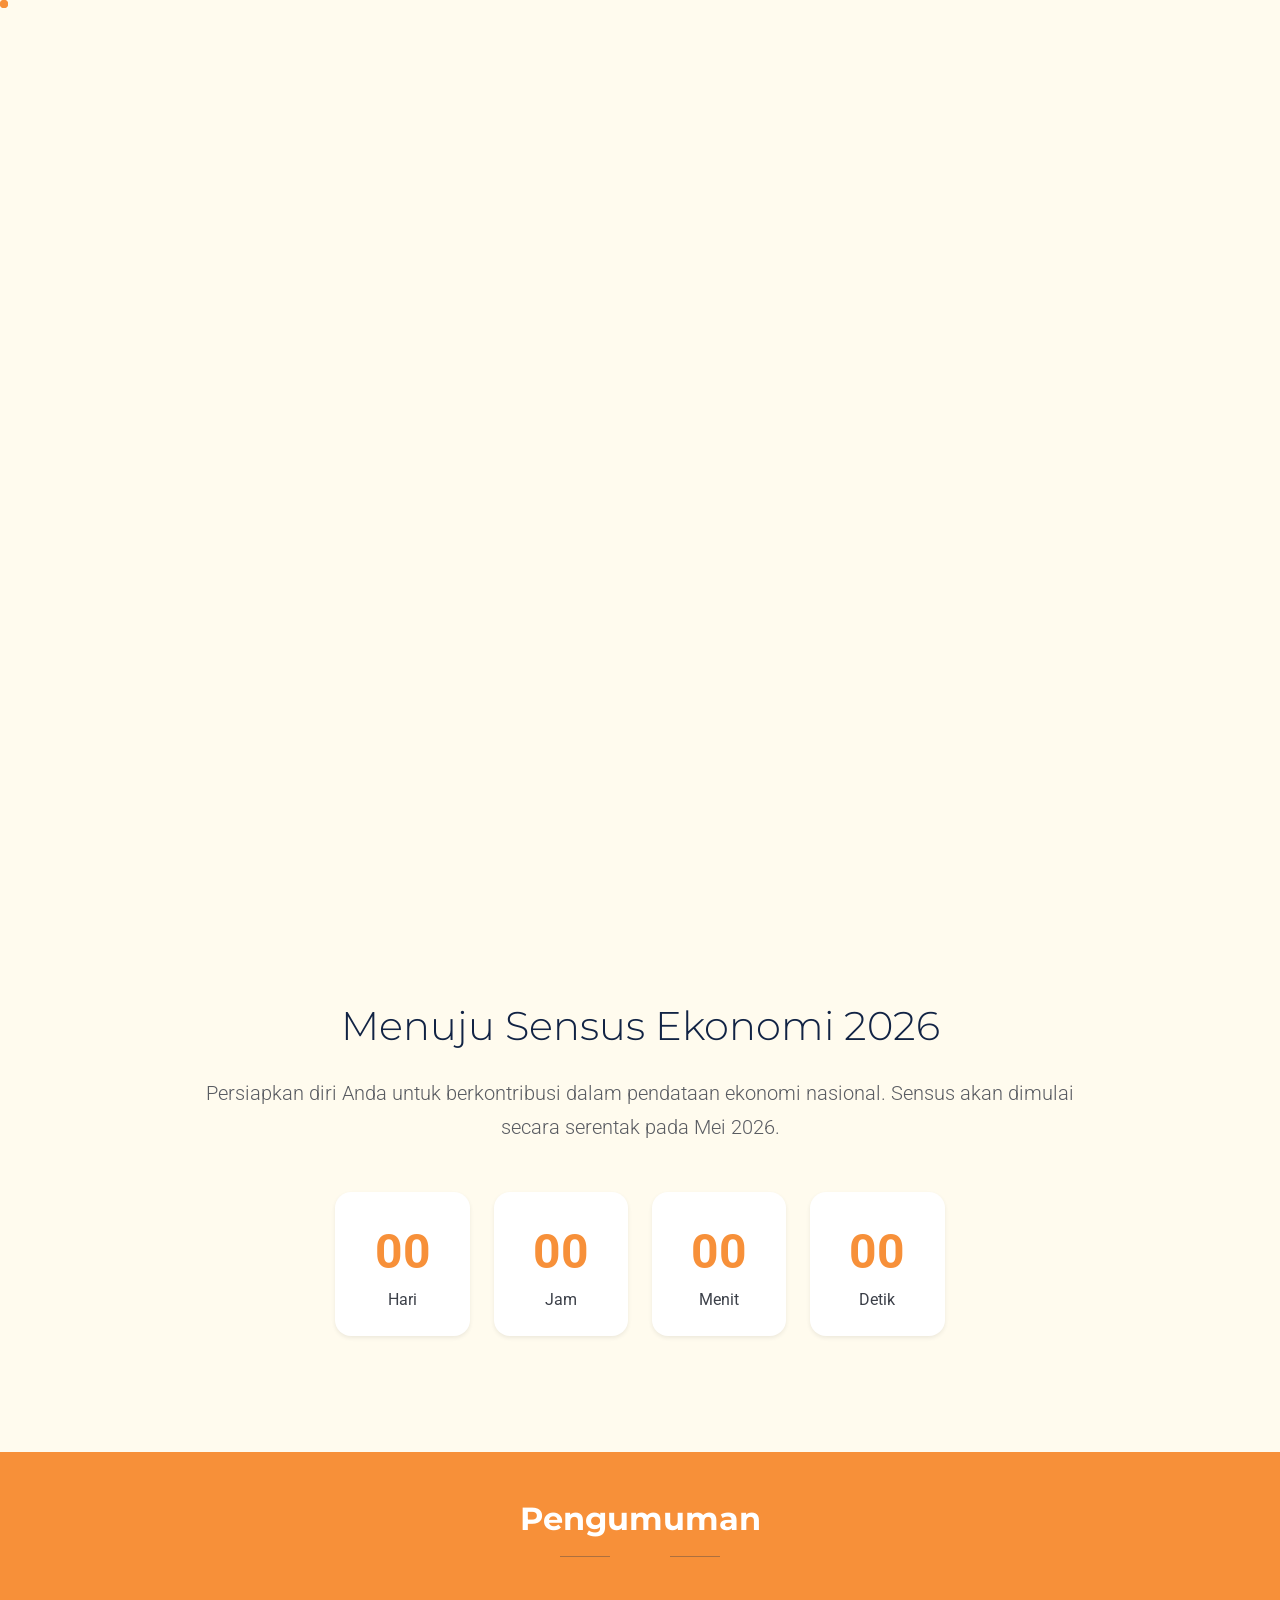
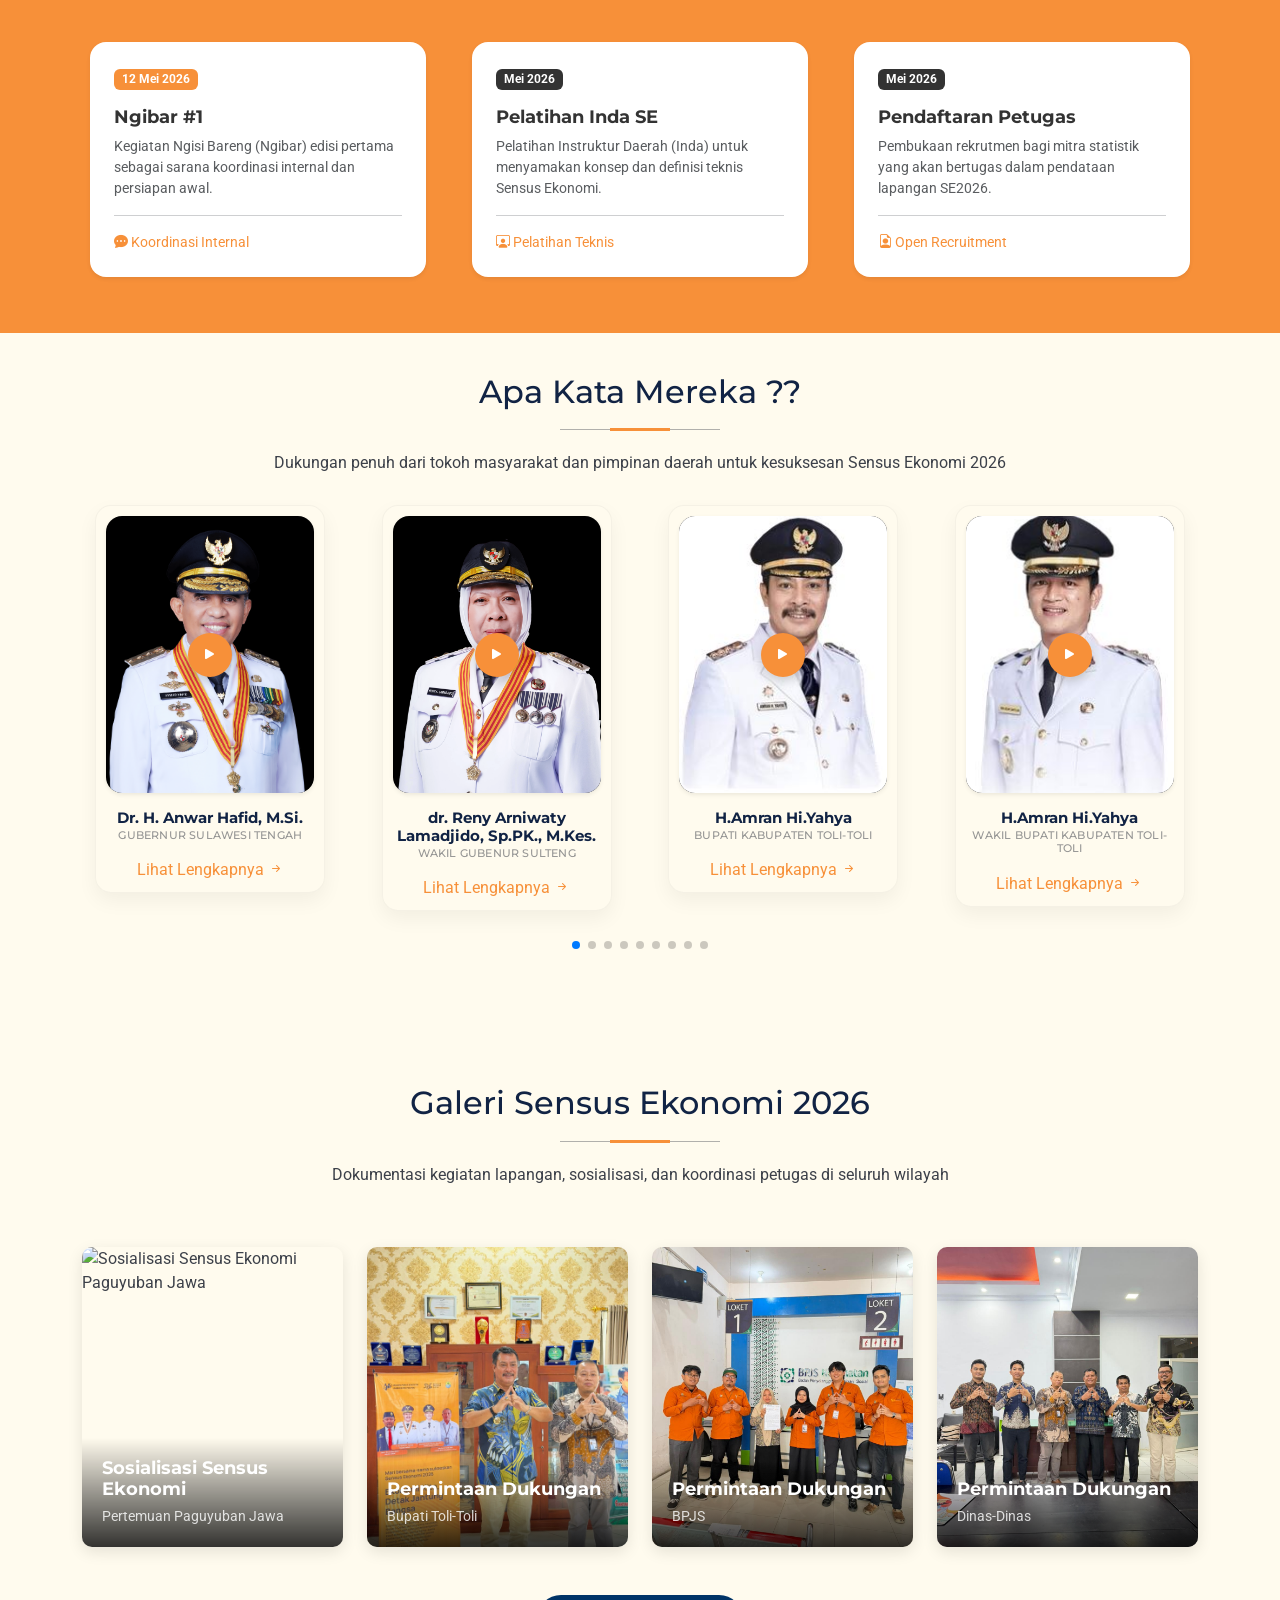
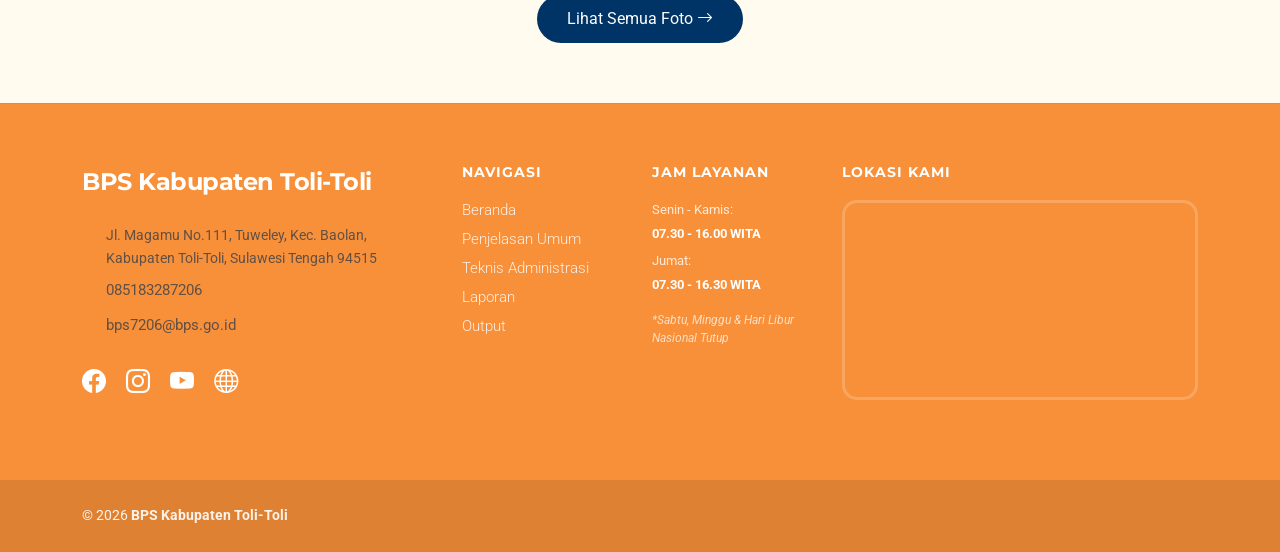
==== index.html @ 0a4730cb "pesan commit kamu" ====
<!DOCTYPE html>
<html lang="en">

<head>
  <meta charset="utf-8">
  <meta content="width=device-width, initial-scale=1.0" name="viewport">
  <title>Beranda Garda Sensus Ekonomi</title>
  <meta name="description" content="">
  <meta name="keywords" content="">

  <!-- Favicons -->
  <link href="assets/img/logo.png" rel="icon">
  <link href="assets/img/logo.png" rel="apple-touch-icon">

  <!-- Fonts -->
  <link href="https://fonts.googleapis.com" rel="preconnect">
  <link href="https://fonts.gstatic.com" rel="preconnect" crossorigin>
  <link
    href="https://fonts.googleapis.com/css2?family=Roboto:ital,wght@0,100;0,300;0,400;0,500;0,700;0,900;1,100;1,300;1,400;1,500;1,700;1,900&family=Montserrat:ital,wght@0,100;0,200;0,300;0,400;0,500;0,600;0,700;0,800;0,900;1,100;1,200;1,300;1,400;1,500;1,600;1,700;1,800;1,900&family=Lato:ital,wght@0,100;0,300;0,400;0,700;0,900;1,100;1,300;1,400;1,700;1,900&display=swap"
    rel="stylesheet">

  <!-- Vendor CSS Files -->
  <link href="assets/vendor/bootstrap/css/bootstrap.min.css" rel="stylesheet">
  <link href="assets/vendor/bootstrap-icons/bootstrap-icons.css" rel="stylesheet">
  <link href="assets/vendor/aos/aos.css" rel="stylesheet">
  <link href="assets/vendor/glightbox/css/glightbox.min.css" rel="stylesheet">
  <link href="assets/vendor/fontawesome-free/css/all.min.css" rel="stylesheet">
  <link href="assets/vendor/swiper/swiper-bundle.min.css" rel="stylesheet">

  <!-- Main CSS File -->
  <link href="assets/css/main.css" rel="stylesheet">

  <!-- =======================================================
  * Template Name: Garda
  * Template URL: https://bootstrapmade.com/Garda-bootstrap-template/
  * Updated: Jul 23 2025 with Bootstrap v5.3.7
  * Author: BootstrapMade.com
  * License: https://bootstrapmade.com/license/
  ======================================================== -->
</head>

<body class="index-page">

  <header id="header" class="header fixed-top">
  <div class="branding d-flex align-items-center"> <!-- Perbaikan typo 'cente' jadi 'center' -->
    <div class="container position-relative d-flex align-items-center justify-content-between">
      
      <a href="index.html" class="logo d-flex align-items-center">
        <h1 class="sitename">Garda</h1>
      </a>

      <nav id="navmenu" class="navmenu">
        <ul>
          <li><a href="index.html" class="active">Beranda</a></li>
          <li class="dropdown">
            <a href="penjelasan.html"><span>Penjelasan Umum</span> <i class="bi bi-chevron-down toggle-dropdown"></i></a>
            <ul>
              <li><a href="penjelasan.html">Sensus Ekonomi</a></li>
              <li><a href="tim.html">Tim Pelaksana</a></li>
              <li><a href="kbli.html">KBLI</a></li>
            </ul>
          </li>
          <li><a href="administrasi.html">Teknis Administrasi</a></li>
          <li><a href="laporan.html">Laporan Kegiatan</a></li>
          <li><a href="publikasi.html">Output</a></li>
        </ul>
        <!-- Tombol hamburger harus berada di dalam <nav> atau sejajar di dalam container branding -->
        <i class="mobile-nav-toggle d-xl-none bi bi-list"></i>
      </nav>

    </div>
  </div>
</header>
  <main class="main">

  <section id="hero" class="hero section" style="padding-top: 120px; padding-bottom: 60px;">

  <div class="container" data-aos="fade-up" data-aos-delay="100">

    <div class="row align-items-center">
      <div class="col-lg-6">
        <div class="hero-content">
          
          <h1 data-aos="fade-right" data-aos-delay="300">
            Garda <span class="highlight">Sensus Ekonomi</span> Untuk Masa Depan Bangsa
          </h1>

          <p class="hero-description" data-aos="fade-right" data-aos-delay="400">
            Mengawal pendataan ekonomi nasional dengan dedikasi. Bersama kita wujudkan basis data 
            yang kredibel demi kebijakan pembangunan yang lebih tepat sasaran.
          </p>

          <div class="hero-actions" data-aos="fade-right" data-aos-delay="600">
            <a href="penjelasan.html" class="btn btn-primary">Selengkapnya</a>
          </div>

          <div class="emergency-contact" data-aos="fade-right" data-aos-delay="700">
            <div class="emergency-icon">
              <i class="bi bi-telephone-fill"></i>
            </div>
            <div class="emergency-info">
              <small>Layanan Informasi Barista</small>
              <strong>085183287206</strong>
            </div>
          </div>
        </div>
      </div>

      <div class="col-lg-6">
        <div class="hero-visual" data-aos="fade-left" data-aos-delay="400">
          <div class="main-image">
            <img src="assets/img/se1.jpg" alt="Garda Sensus Ekonomi" class="img-fluid">
          </div>
          
          <div class="background-elements">
            <div class="element element-1"></div>
            <div class="element element-2"></div>
            <div class="element element-3"></div>
          </div>
        </div>
      </div>
    </div>

  </div>
</section>
    </section><!-- /Hero Section -->

<section id="home-about" class="home-about section">
  <div class="container" data-aos="fade-up" data-aos-delay="100">
    <div class="row justify-content-center text-center">
      
      <div class="col-lg-10">
        <div class="about-content">
          <h2 class="section-heading">Menuju Sensus Ekonomi 2026</h2>
          <p class="lead-text mb-5">Persiapkan diri Anda untuk berkontribusi dalam pendataan ekonomi nasional. 
          Sensus akan dimulai secara serentak pada Mei 2026.</p>

          <div class="row justify-content-center">
            <div class="col-6 col-md-2 mb-3">
              <div class="stat-item shadow-sm p-4 rounded-4 bg-white">
                <div class="stat-number" id="days" style="font-size: 3rem; font-weight: 700; color: var(--accent-color);">00</div>
                <div class="stat-label">Hari</div>
              </div>
            </div>
            <div class="col-6 col-md-2 mb-3">
              <div class="stat-item shadow-sm p-4 rounded-4 bg-white">
                <div class="stat-number" id="hours" style="font-size: 3rem; font-weight: 700; color: var(--accent-color);">00</div>
                <div class="stat-label">Jam</div>
              </div>
            </div>
            <div class="col-6 col-md-2 mb-3">
              <div class="stat-item shadow-sm p-4 rounded-4 bg-white">
                <div class="stat-number" id="minutes" style="font-size: 3rem; font-weight: 700; color: var(--accent-color);">00</div>
                <div class="stat-label">Menit</div>
              </div>
            </div>
            <div class="col-6 col-md-2 mb-3">
              <div class="stat-item shadow-sm p-4 rounded-4 bg-white">
                <div class="stat-number" id="seconds" style="font-size: 3rem; font-weight: 700; color: var(--accent-color);">00</div>
                <div class="stat-label">Detik</div>
              </div>
            </div>
          </div>

        </div>
      </div>

    </div>
  </div>
</section>
<section id="agenda" class="agenda section py-5" style="background-color: #f79039;">
  <div class="container" data-aos="fade-up">
    
    <div class="section-title text-center mb-3">
      <h2 style="font-weight: 700; color: #ffffff; margin-bottom: 0;">Pengumuman</h2>
    </div>

    <div class="swiper init-swiper">
      <script type="application/json" class="swiper-config">
        {
          "loop": true,
          "speed": 600,
          "autoplay": { "delay": 5000 },
          "slidesPerView": "auto",
          "pagination": {
            "el": ".swiper-pagination",
            "type": "bullets",
            "clickable": true
          },
          "breakpoints": {
            "320": { "slidesPerView": 1, "spaceBetween": 20 },
            "768": { "slidesPerView": 2, "spaceBetween": 20 },
            "1200": { "slidesPerView": 3, "spaceBetween": 30 }
          }
        }
      </script>
      
      <div class="swiper-wrapper">

        <div class="swiper-slide">
          <div class="agenda-card p-4 rounded-4 bg-white shadow-sm h-100 border-0 m-2">
            <div class="agenda-date mb-3"><span class="badge" style="background-color: #f79039;">12 Mei 2026</span></div>
            <h4 style="font-weight: 700; color: #333;">Ngibar #1</h4>
            <p class="text-muted small">Kegiatan Ngisi Bareng (Ngibar) edisi pertama sebagai sarana koordinasi internal dan persiapan awal.</p>
            <hr>
            <div class="agenda-meta small" style="color: #f79039;"><i class="bi bi-chat-dots-fill"></i> Koordinasi Internal</div>
          </div>
        </div>

        <div class="swiper-slide">
          <div class="agenda-card p-4 rounded-4 bg-white shadow-sm h-100 border-0 m-2">
            <div class="agenda-date mb-3"><span class="badge" style="background-color: #333;">Mei 2026</span></div>
            <h4 style="font-weight: 700; color: #333;">Pelatihan Inda SE</h4>
            <p class="text-muted small">Pelatihan Instruktur Daerah (Inda) untuk menyamakan konsep dan definisi teknis Sensus Ekonomi.</p>
            <hr>
            <div class="agenda-meta small" style="color: #f79039;"><i class="bi bi-person-workspace"></i> Pelatihan Teknis</div>
          </div>
        </div>

        <div class="swiper-slide">
          <div class="agenda-card p-4 rounded-4 bg-white shadow-sm h-100 border-0 m-2">
            <div class="agenda-date mb-3"><span class="badge" style="background-color: #333;">Mei 2026</span></div>
            <h4 style="font-weight: 700; color: #333;">Pendaftaran Petugas</h4>
            <p class="text-muted small">Pembukaan rekrutmen bagi mitra statistik yang akan bertugas dalam pendataan lapangan SE2026.</p>
            <hr>
            <div class="agenda-meta small" style="color: #f79039;"><i class="bi bi-file-earmark-person"></i> Open Recruitment</div>
          </div>
        </div>

        <div class="swiper-slide">
          <div class="agenda-card p-4 rounded-4 bg-white shadow-sm h-100 border-0 m-2">
            <div class="agenda-date mb-3"><span class="badge bg-secondary">Juni 2026</span></div>
            <h4 style="font-weight: 700; color: #333;">Pelatihan Petugas SE</h4>
            <p class="text-muted small">Pembekalan materi pendataan bagi petugas lapangan yang telah lolos seleksi agar siap ke lapangan.</p>
            <hr>
            <div class="agenda-meta small" style="color: #f79039;"><i class="bi bi-book-half"></i> Pembekalan Petugas</div>
          </div>
        </div>

        <div class="swiper-slide">
          <div class="agenda-card p-4 rounded-4 bg-white shadow-sm h-100 border-0 m-2">
            <div class="agenda-date mb-3"><span class="badge bg-dark">Mendatang</span></div>
            <h4 style="font-weight: 700; color: #333;">Pelaksanaan Lapangan</h4>
            <p class="text-muted small">Tahap krusial pendataan seluruh unit usaha/perusahaan secara serentak di wilayah kabupaten.</p>
            <hr>
            <div class="agenda-meta small" style="color: #f79039;"><i class="bi bi-geo-alt-fill"></i> Pendataan Serentak</div>
          </div>
        </div>

      </div>
      <div class="swiper-pagination mt-4"></div>
    </div>

  </div>
</section>

    </section><!-- /Home About Section -->

    <section id="testimonials" class="testimonials section">

  <div class="container section-title" data-aos="fade-up">
    <h2>Apa Kata Mereka ??</h2>
    <p>Dukungan penuh dari tokoh masyarakat dan pimpinan daerah untuk kesuksesan Sensus Ekonomi 2026</p>
  </div>

  <div class="container" data-aos="fade-up" data-aos-delay="100">

    <div class="swiper init-swiper">
      <script type="application/json" class="swiper-config">
        {
          "loop": true,
          "speed": 600,
          "autoplay": { "delay": 5000 },
          "slidesPerView": "auto",
          "pagination": { "el": ".swiper-pagination", "type": "bullets", "clickable": true },
          "breakpoints": {
  "320": { "slidesPerView": 1.5, "spaceBetween": 20 },
  "768": { "slidesPerView": 3, "spaceBetween": 25 },
  "1200": { "slidesPerView": 4, "spaceBetween": 30 }
}
          }
      </script>
      
      <div class="swiper-wrapper">

<div class="swiper-slide">
  <div class="testimonial-item text-center">
    <div class="video-box rounded-4 overflow-hidden position-relative shadow-sm mb-3">
      <img src="assets/img/gubenur.png" class="img-fluid" alt="Gubernur Provinsi Sulawesi Tengah">
      
      <a href="assets/video/gubenur.mp4" 
         class="glightbox play-btn" 
         data-type="video" 
         data-description="Dukungan Gubernur Provinsi Sulawesi Tengah">
        <i class="bi bi-play-fill"></i>
      </a>
    </div>
    <h3>Dr. H. Anwar Hafid, M.Si.</h3>
    <h4>Gubernur Sulawesi Tengah</h4>
    
    <div class="mt-3">
      <a href="https://www.instagram.com/reel/DUnFkBtka4Q/?utm_source=ig_web_copy_link&igsh=MzRlODBiNWFlZA==" target="_blank" class="btn-link-drive">
        Lihat Lengkapnya <i class="bi bi-arrow-right-short"></i>
      </a>
    </div>
  </div>
</div>
        <div class="swiper-slide">
          <div class="testimonial-item text-center">
            <div class="video-box rounded-4 overflow-hidden position-relative shadow-sm mb-3">
              <img src="assets/img/wagub.png" class="img-fluid" alt="Wakil Gubenur Provinsi Sulawesi Tengah">
              <a href="assets/video/wagub.mp4" class="glightbox play-btn" data-type="video">
                <i class="bi bi-play-fill"></i>
              </a>
            </div>
            <h3> dr. Reny Arniwaty Lamadjido, Sp.PK., M.Kes.</h3>
            <h4>Wakil Gubenur SulTeng</h4>

        
         <div class="mt-3">
      <a href="https://www.instagram.com/reel/DU2cEPQEW3V/?utm_source=ig_web_copy_link&igsh=MzRlODBiNWFlZA==" target="_blank" class="btn-link-drive">
        Lihat Lengkapnya <i class="bi bi-arrow-right-short"></i>
      </a>
    </div>
  </div>
</div>
          
           <div class="swiper-slide">
          <div class="testimonial-item text-center">
            <div class="video-box rounded-4 overflow-hidden position-relative shadow-sm mb-3">
              <img src="assets/img/bupati.jpg" class="img-fluid" alt="Dukungan Bupati Toli-Toli">
              <a href="assets/video/bupati.mp4" class="glightbox play-btn" data-type="video">
                <i class="bi bi-play-fill"></i>
              </a>
            </div>
            <h3>H.Amran Hi.Yahya </h3>
            <h4>Bupati Kabupaten Toli-Toli</h4>

           <div class="mt-3">
           <a href="https://www.instagram.com/reel/DXD4a9OEmg7/?utm_source=ig_web_copy_link&igsh=MzRlODBiNWFlZA==" target="_blank" class="btn-link-drive">
            Lihat Lengkapnya <i class="bi bi-arrow-right-short"></i>
           </a>
    </div>
  </div>
</div>
         
 <div class="swiper-slide">
          <div class="testimonial-item text-center">
            <div class="video-box rounded-4 overflow-hidden position-relative shadow-sm mb-3">
              <img src="assets/img/wabup.jpg" class="img-fluid" alt="Dukungan Wakil Bupati Toli-Toli">
              <a href="assets/video/wabup.mp4" class="glightbox play-btn" data-type="video">
                <i class="bi bi-play-fill"></i>
              </a>
            </div>
            <h3>H.Amran Hi.Yahya </h3>
            <h4>Wakil Bupati Kabupaten Toli-Toli</h4>

           <div class="mt-3">
           <a href="https://www.instagram.com/reel/DXL6SlkE3cK/?utm_source=ig_web_copy_link&igsh=MzRlODBiNWFlZA==" target="_blank" class="btn-link-drive">
            Lihat Lengkapnya <i class="bi bi-arrow-right-short"></i>
           </a>
    </div>
  </div>
</div>

        <div class="swiper-slide">
          <div class="testimonial-item text-center">
            <div class="video-box rounded-4 overflow-hidden position-relative shadow-sm mb-3">
              <img src="assets/img/arif.png" class="img-fluid" alt="Dukungan Arif Bata">
              <a href="assets/video/arif.mp4" class="glightbox play-btn" data-type="video">
                <i class="bi bi-play-fill"></i>
              </a>
            </div>
            <h3>Arif Brata </h3>
            <h4>Influencer</h4>
          <div class="mt-3">
           <a href="https://www.instagram.com/reel/DS4TPfHk3an/?utm_source=ig_web_copy_link&igsh=MzRlODBiNWFlZA==" target="_blank" class="btn-link-drive">
            Lihat Lengkapnya <i class="bi bi-arrow-right-short"></i>
           </a>
    </div>
  </div>
</div>

<div class="swiper-slide">
  <div class="testimonial-item text-center">
    <div class="video-box rounded-4 overflow-hidden position-relative shadow-sm mb-3">
      <img src="assets/img/bintang emon.png" class="img-fluid" alt="Bintang Emon">
      <a href="assets/video/bintang.mp4" class="glightbox play-btn" data-type="video" data-width="900px">
        <i class="bi bi-play-fill"></i>
      </a>
    </div>
    <h3>Bintang Emon</h3>
    <h4>Influencer / Komika</h4>
  <div class="mt-3">
           <a href="https://www.instagram.com/reel/DS4TPfHk3an/?utm_source=ig_web_copy_link&igsh=MzRlODBiNWFlZA==" target="_blank" class="btn-link-drive">
            Lihat Lengkapnya <i class="bi bi-arrow-right-short"></i>
           </a>
    </div>
  </div>
</div>

<div class="swiper-slide">
  <div class="testimonial-item text-center">
    <div class="video-box rounded-4 overflow-hidden position-relative shadow-sm mb-3">
      <img src="assets/img/luhut.png" class="img-fluid" alt="Luhut Binsar Pandjaitan">
      <a href="assets/video/luhut.mp4" class="glightbox play-btn" data-type="video" data-width="900px">
        <i class="bi bi-play-fill"></i>
      </a>
    </div>
    <h3>Luhut Binsar Pandjaitan</h3>
    <h4>Ketua Dewan Ekonomi Nasional</h4>
<div class="mt-3">
           <a href="https://www.instagram.com/reel/DS1ufsYk7gP/?utm_source=ig_web_copy_link&igsh=MzRlODBiNWFlZA==" target="_blank" class="btn-link-drive">
            Lihat Lengkapnya <i class="bi bi-arrow-right-short"></i>
           </a>
    </div>
  </div>
</div>

      <div class="swiper-slide">
  <div class="testimonial-item text-center">
    <div class="video-box rounded-4 overflow-hidden position-relative shadow-sm mb-3">
      <img src="assets/img/once.png" class="img-fluid" alt="Once Mekel">
      <a href="assets/video/once.mp4" class="glightbox play-btn" data-type="video" data-width="900px">
        <i class="bi bi-play-fill"></i>
      </a>
    </div>
    <h3>Once Mekel</h3>
    <h4>DPR RI Komisi X</h4>
<div class="mt-3">
           <a href="https://www.instagram.com/reel/DShII8BE-Vy/?utm_source=ig_web_copy_link&igsh=MzRlODBiNWFlZA==" target="_blank" class="btn-link-drive">
            Lihat Lengkapnya <i class="bi bi-arrow-right-short"></i>
           </a>
    </div>
  </div>
</div>


    <div class="swiper-slide">
  <div class="testimonial-item text-center">
    <div class="video-box rounded-4 overflow-hidden position-relative shadow-sm mb-3">
      <img src="assets/img/somad.png" class="img-fluid" alt="Ustaz Abdul Somad">
      <a href="assets/video/somad.mp4" class="glightbox play-btn" data-type="video" data-width="900px">
        <i class="bi bi-play-fill"></i>
      </a>
    </div>
    <h3>Ustaz Abdul Somad</h3>
    <h4>Tokoh Agama</h4>
<div class="mt-3">
           <a href="https://www.instagram.com/reel/DWQFb2sTMzw/?utm_source=ig_web_copy_link&igsh=MzRlODBiNWFlZA==" target="_blank" class="btn-link-drive">
            Lihat Lengkapnya <i class="bi bi-arrow-right-short"></i>
           </a>
    </div>
  </div>
</div>


      </div>
      <div class="swiper-pagination mt-4"></div>
    </div>

  </div>
</section>

</section>

<audio id="bgMusic" loop>
  <source src="assets/video/lagu.mp3" type="audio/mpeg">
</audio>

<div class="music-control" onclick="toggleMusic()">
  <i id="musicIcon" class="bi bi-volume-mute"></i>
</div>

<script>
  const music = document.getElementById("bgMusic");
  const icon = document.getElementById("musicIcon");

  // Fungsi putar otomatis saat klik pertama kali di web
  function autoPlayMusic() {
    music.play().then(() => {
      icon.classList.replace("bi-volume-mute", "bi-volume-up");
      document.removeEventListener('click', autoPlayMusic);
    }).catch(error => console.log("Menunggu interaksi..."));
  }

  document.addEventListener('click', autoPlayMusic);

  function toggleMusic() {
    if (music.paused) {
      music.play();
      icon.classList.replace("bi-volume-mute", "bi-volume-up");
    } else {
      music.pause();
      icon.classList.replace("bi-volume-up", "bi-volume-mute");
    }
  }
</script>
</section><!-- /Featured Services Section -->
<section id="gallery" class="gallery section">

  <div class="container section-title" data-aos="fade-up">
    <h2>Galeri Sensus Ekonomi 2026</h2>
    <p>Dokumentasi kegiatan lapangan, sosialisasi, dan koordinasi petugas di seluruh wilayah</p>
  </div>

  <div class="container" data-aos="fade-up" data-aos-delay="100">

    <div class="row g-4">

      <div class="col-xl-3 col-lg-4 col-md-6">
        <div class="gallery-item" data-aos="zoom-in" data-aos-delay="100">
          <img src="assets/img/sosiljawa.JPG" alt="Sosialisasi Sensus Ekonomi Paguyuban Jawa" class="img-fluid">
          <div class="gallery-links">
            <a href="assets/img/sosiljawa.JPG" title="Sosialisasi ke Masyarakat" class="glightbox preview-link"><i class="bi bi-arrows-angle-expand"></i></a>
          </div>
          <div class="gallery-info">
            <h4>Sosialisasi Sensus Ekonomi</h4>
            <p>Pertemuan Paguyuban Jawa</p>
          </div>
        </div>
      </div>

      <div class="col-xl-3 col-lg-4 col-md-6">
        <div class="gallery-item" data-aos="zoom-in" data-aos-delay="200">
          <img src="assets/img/bupati.jpeg" alt="Dukungan Bupati Toli-Toli" class="img-fluid">
          <div class="gallery-links">
            <a href="assets/img/bupati.jpeg" title="Dukungan Bupati Toli-Toli" class="glightbox preview-link"><i class="bi bi-arrows-angle-expand"></i></a>
          </div>
          <div class="gallery-info">
            <h4>Permintaan Dukungan</h4>
            <p>Bupati Toli-Toli</p>
          </div>
        </div>
      </div>

      <div class="col-xl-3 col-lg-4 col-md-6">
        <div class="gallery-item" data-aos="zoom-in" data-aos-delay="300">
          <img src="assets/img/bpjs.jpeg" alt="Dukungan BPJS" class="img-fluid">
          <div class="gallery-links">
            <a href="assets/img/bpjs.jpeg" title="Dukungan BPJS" class="glightbox preview-link"><i class="bi bi-arrows-angle-expand"></i></a>
          </div>
          <div class="gallery-info">
            <h4>Permintaan Dukungan</h4>
            <p>BPJS</p>
          </div>
        </div>
      </div>

      <div class="col-xl-3 col-lg-4 col-md-6">
        <div class="gallery-item" data-aos="zoom-in" data-aos-delay="400">
          <img src="assets/img/dukungan1.jpeg" alt="Koordinasi" class="img-fluid">
          <div class="gallery-links">
            <a href="assets/img/dukungan1.jpeg" title="Koordinasi Lintas Sektoral" class="glightbox preview-link"><i class="bi bi-arrows-angle-expand"></i></a>
          </div>
          <div class="gallery-info">
            <h4>Permintaan Dukungan</h4>
            <p>Dinas-Dinas</p>
          </div>
        </div>
      </div>

    </div>

    <div class="text-center mt-5">
      <a href="gallery.html" class="btn-view-all">Lihat Semua Foto <i class="bi bi-arrow-right"></i></a>
    </div>

  </div>
</section>

  </main>
<footer id="footer" class="footer-16 footer position-relative" style="background-color: var(--accent-color); color: #ffffff; padding-top: 60px;">

  <div class="container">
    <div class="footer-main" data-aos="fade-up" data-aos-delay="100">
      <div class="row align-items-start">

        <div class="col-lg-4">
          <div class="brand-section">
            <a href="index.html" class="logo d-flex align-items-center mb-4" style="text-decoration: none;">
              <span class="sitename" style="color: #ffffff; font-weight: 700; font-size: 1.5rem;">BPS Kabupaten Toli-Toli</span>
            </a>
            <p class="brand-description" style="color: rgba(255, 255, 255, 0.9); line-height: 1.6;">
              
            </p>

            <div class="contact-info mt-4">
              <div class="contact-item mb-2">
                <i class="bi bi-geo-alt-fill me-2"></i>
                <span style="font-size: 0.9rem;">Jl. Magamu No.111, Tuweley, Kec. Baolan, Kabupaten Toli-Toli, Sulawesi Tengah 94515</span>
              </div>
              <div class="contact-item mb-2">
                <i class="bi bi-telephone-fill me-2"></i>
                <span>085183287206</span>
              </div>
              <div class="contact-item mb-2">
                <i class="bi bi-envelope-fill me-2"></i>
                <span>bps7206@bps.go.id</span>
              </div>
            </div>

            <div class="social-links mt-4">
              <a href="https://www.facebook.com/profile.php?id=61589155730437" class="me-3 text-white"><i class="bi bi-facebook fs-4"></i></a>
              <a href="https://www.instagram.com/bpstolitoli/" class="me-3 text-white"><i class="bi bi-instagram fs-4"></i></a>
              <a href="https://youtube.com/@bpskabupatentolitoli4010?si=hPO81wq7eE5WNBgk" class="me-3 text-white"><i class="bi bi-youtube fs-4"></i></a>
              <a href="https://tolitolikab.bps.go.id/" class="text-white"><i class="bi bi-globe fs-4"></i></a>
            </div>
          </div>
        </div>

        <div class="col-lg-4 mt-5 mt-lg-0">
          <div class="row">
            <div class="col-6">
              <div class="nav-column">
                <h6 style="color: #ffffff; font-weight: 700; text-transform: uppercase; font-size: 0.85rem; letter-spacing: 1px; margin-bottom: 20px;">Navigasi</h6>
                <nav class="footer-nav d-flex flex-column gap-2">
                  <a href="index.html" style="color: rgba(255, 255, 255, 0.85); text-decoration: none; transition: 0.3s;">Beranda</a>
                  <a href="penjelasan.html" style="color: rgba(255, 255, 255, 0.85); text-decoration: none; transition: 0.3s;">Penjelasan Umum</a>
                  <a href="administrasi.html" style="color: rgba(255, 255, 255, 0.85); text-decoration: none; transition: 0.3s;">Teknis Administrasi</a>
                  <a href="laporan.html" style="color: rgba(255, 255, 255, 0.85); text-decoration: none; transition: 0.3s;">Laporan</a>
                  <a href="publikasi.html" style="color: rgba(255, 255, 255, 0.85); text-decoration: none; transition: 0.3s;">Output</a>
                </nav>
              </div>
            </div>
            <div class="col-6">
              <div class="nav-column">
                <h6 style="color: #ffffff; font-weight: 700; text-transform: uppercase; font-size: 0.85rem; letter-spacing: 1px; margin-bottom: 20px;">Jam Layanan</h6>
                <p class="small mb-1" style="opacity: 0.8;">Senin - Kamis:</p>
                <p class="fw-bold small mb-2">07.30 - 16.00 WITA</p>
                <p class="small mb-1" style="opacity: 0.8;">Jumat:</p>
                <p class="fw-bold small mb-3">07.30 - 16.30 WITA</p>
                <p style="color: rgba(255, 255, 255, 0.7); font-size: 0.75rem; font-style: italic;">*Sabtu, Minggu & Hari Libur Nasional Tutup</p>
              </div>
            </div>
          </div>
        </div>

        <div class="col-lg-4 mt-5 mt-lg-0">
          <h6 style="color: #ffffff; font-weight: 700; text-transform: uppercase; font-size: 0.85rem; letter-spacing: 1px; margin-bottom: 20px;">Lokasi Kami</h6>
          <div class="map-container" style="width: 100%; height: 200px; border-radius: 15px; overflow: hidden; border: 3px solid rgba(255, 255, 255, 0.2);">
            <iframe 
              src="https://www.google.com/maps/embed?pb=!1m18!1m12!1m3!1d3989.1551286282065!2d120.8198227747264!3d1.0446880624812578!2m3!1f0!2f0!3f0!3m2!1i1024!2i768!4f13.1!3m3!1m2!1s0x32712b4be7b628b7%3A0x602e57994bfb76da!2sBadan%20Pusat%20Statistik%20Kabupaten%20Tolitoli!5e0!3m2!1sen!2sid!4v1776297625755!5m2!1sen!2sid" 
              width="100%" height="100%" style="border:0;" allowfullscreen="" loading="lazy">
            </iframe>
          </div>
        </div>

      </div>
    </div>
  </div>

  <div class="footer-bottom mt-5" style="background-color: rgba(0, 0, 0, 0.1); padding: 25px 0;">
    <div class="container">
      <div class="row align-items-center">
        <div class="col-md-6 text-center text-md-start">
          <p class="mb-0" style="font-size: 0.9rem; opacity: 0.9;">© 2026 <strong>BPS Kabupaten Toli-Toli</strong></p>
        </div>
        <div class="col-md-6 text-center text-md-end">
          <div class="credits" style="font-size: 0.8rem; opacity: 0.7;">
          </div>
        </div>
      </div>
    </div>
  </div>

</footer>

  <!-- Scroll Top -->
  <a href="#!" id="scroll-top" class="scroll-top d-flex align-items-center justify-content-center"><i
      class="bi bi-arrow-up-short"></i></a>

  <!-- Preloader -->
  <div id="preloader"></div>

  <!-- Scroll Top -->
  <a href="#!" id="scroll-top" class="scroll-top d-flex align-items-center justify-content-center">
    <i class="bi bi-arrow-up-short"></i>
  </a>

  <!-- Preloader -->
  <div id="preloader"></div>

  <!-- Vendor JS Files -->
  <script src="assets/vendor/bootstrap/js/bootstrap.bundle.min.js"></script>
  <script src="assets/vendor/php-email-form/validate.js"></script>
  <script src="assets/vendor/aos/aos.js"></script>
  <script src="assets/vendor/glightbox/js/glightbox.min.js"></script>
  <script src="assets/vendor/purecounter/purecounter_vanilla.js"></script>
  <script src="assets/vendor/swiper/swiper-bundle.min.js"></script>

  <!-- Main JS File -->
  <script src="assets/js/main.js"></script>

  <!-- Script Custom (Hamburger & Countdown) -->
  <script>
    (function() {
      "use strict";

      /**
       * Mobile nav toggle
       * Note: Jika di main.js sudah ada script serupa, blok ini bisa dihapus 
       * agar tidak terjadi double-toggle (buka-tutup instan).
       */
      const mobileNavToggleBtn = document.querySelector('.mobile-nav-toggle');
      if (mobileNavToggleBtn) {
        mobileNavToggleBtn.addEventListener('click', function(e) {
          document.querySelector('body').classList.toggle('mobile-nav-active');
          this.classList.toggle('bi-list');
          this.classList.toggle('bi-x');
        });
      }

      /**
       * Toggle mobile nav dropdowns
       */
      document.querySelectorAll('.navmenu .toggle-dropdown').forEach(navmenu => {
        navmenu.addEventListener('click', function(e) {
          e.preventDefault();
          this.parentNode.classList.toggle('active');
          this.parentNode.nextElementSibling.classList.toggle('dropdown-active');
          e.stopImmediatePropagation();
        });
      });

      /**
       * Countdown Timer Sensus Ekonomi 2026
       */
      const countdown = () => {
        const countDate = new Date("May 1, 2026 00:00:00").getTime();
        const now = new Date().getTime();
        const gap = countDate - now;

        // Cek apakah elemen ada di halaman ini sebelum diisi
        const d = document.getElementById("days");
        const h = document.getElementById("hours");
        const m = document.getElementById("minutes");
        const s = document.getElementById("seconds");

        if (d && h && m && s) {
          if (gap > 0) {
            const second = 1000;
            const minute = second * 60;
            const hour = minute * 60;
            const day = hour * 24;

            d.innerText = Math.floor(gap / day);
            h.innerText = Math.floor((gap % day) / hour);
            m.innerText = Math.floor((gap % hour) / minute);
            s.innerText = Math.floor((gap % minute) / second);
          } else {
            d.innerText = "00";
            h.innerText = "00";
            m.innerText = "00";
            s.innerText = "00";
          }
        }
      };

      setInterval(countdown, 1000);
      countdown();

    })();
  </script>

</body>
</html>
---- assets/css/main.css ----
/**
* Template Name: Clinic
* Template URL: https://bootstrapmade.com/clinic-bootstrap-template/
* Updated: Jul 23 2025 with Bootstrap v5.3.7
* Author: BootstrapMade.com
* License: https://bootstrapmade.com/license/
*/

@charset "UTF-8";

/*--------------------------------------------------------------
# Font & Color Variables
# Help: https://bootstrapmade.com/color-system/
--------------------------------------------------------------*/
/* Fonts */
:root {
  --default-font: "Roboto",  system-ui, -apple-system, "Segoe UI", Roboto, "Helvetica Neue", Arial, "Noto Sans", "Liberation Sans", sans-serif, "Apple Color Emoji", "Segoe UI Emoji", "Segoe UI Symbol", "Noto Color Emoji";
  --heading-font: "Montserrat",  sans-serif;
  --nav-font: "Lato",  sans-serif;
}

/* Global Colors - The following color variables are used throughout the website. Updating them here will change the color scheme of the entire website */
:root { 
  --background-color: #fffbee; /* Background color for the entire website, including individual sections */
  --default-color: #3c4049; /* Default color used for the majority of the text content across the entire website */
  --heading-color: #112344; /* Color for headings, subheadings and title throughout the website */
  --accent-color: #f79039; /* Accent color that represents your brand on the website. It's used for buttons, links, and other elements that need to stand out */
  --surface-color: #fffbee; /* The surface color is used as a background of boxed elements within sections, such as cards, icon boxes, or other elements that require a visual separation from the global background. */
  --contrast-color: #fffbee; /* Contrast color for text, ensuring readability against backgrounds of accent, heading, or default colors. */
}

/* Nav Menu Colors - The following color variables are used specifically for the navigation menu. They are separate from the global colors to allow for more customization options */
:root {
  --nav-color: #3c4049;  /* The default color of the main navmenu links */
  --nav-hover-color: #f79039; /* Applied to main navmenu links when they are hovered over or active */
  --nav-mobile-background-color: #fffbee; /* Used as the background color for mobile navigation menu */
  --nav-dropdown-background-color: #fffbee; /* Used as the background color for dropdown items that appear when hovering over primary navigation items */
  --nav-dropdown-color: #3c4049; /* Used for navigation links of the dropdown items in the navigation menu. */
  --nav-dropdown-hover-color: #f79039; /* Similar to --nav-hover-color, this color is applied to dropdown navigation links when they are hovered over. */
}

/* Color Presets - These classes override global colors when applied to any section or element, providing reuse of the sam color scheme. */

.light-background {
  --background-color: #f4f8ff;
  --surface-color: #fffbee;
}

.dark-background {
  --background-color: #021418;
  --default-color: #fffbee;
  --heading-color: #fffbee;
  --surface-color: #11262a;
  --contrast-color: #fffbee;
}

/* Smooth scroll */
:root {
  scroll-behavior: smooth;
}

/*--------------------------------------------------------------
# General Styling & Shared Classes
--------------------------------------------------------------*/
body {
  color: var(--default-color);
  background-color: var(--background-color);
  font-family: var(--default-font);
}

a {
  color: var(--accent-color);
  text-decoration: none;
  transition: 0.3s;
}

a:hover {
  color: color-mix(in srgb, var(--accent-color), transparent 25%);
  text-decoration: none;
}

h1,
h2,
h3,
h4,
h5,
h6 {
  color: var(--heading-color);
  font-family: var(--heading-font);
}

/* PHP Email Form Messages
------------------------------*/
.php-email-form .error-message {
  display: none;
  background: #df1529;
  color: #fffbee;
  text-align: left;
  padding: 15px;
  margin-bottom: 24px;
  font-weight: 600;
}

.php-email-form .sent-message {
  display: none;
  color: #fffbee;
  background: #059652;
  text-align: center;
  padding: 15px;
  margin-bottom: 24px;
  font-weight: 600;
}

.php-email-form .loading {
  display: none;
  background: var(--surface-color);
  text-align: center;
  padding: 15px;
  margin-bottom: 24px;
}

.php-email-form .loading:before {
  content: "";
  display: inline-block;
  border-radius: 50%;
  width: 24px;
  height: 24px;
  margin: 0 10px -6px 0;
  border: 3px solid var(--accent-color);
  border-top-color: var(--surface-color);
  animation: php-email-form-loading 1s linear infinite;
}

@keyframes php-email-form-loading {
  0% {
    transform: rotate(0deg);
  }

  100% {
    transform: rotate(360deg);
  }
}

/*--------------------------------------------------------------
# Global Header
--------------------------------------------------------------*/
.header {
  --background-color: rgba(255, 255, 255, 0);
  color: var(--default-color);
  transition: all 0.5s;
  z-index: 997;
  background-color: var(--background-color);
  box-shadow: 0px 0 18px rgba(0, 0, 0, 0.1);
}

.header .topbar {
  background-color: var(--accent-color);
  height: 40px;
  padding: 0;
  font-size: 14px;
  transition: all 0.5s;
}

.header .topbar .contact-info i {
  font-style: normal;
  color: var(--contrast-color);
}

.header .topbar .contact-info i a,
.header .topbar .contact-info i span {
  padding-left: 5px;
  color: var(--contrast-color);
}

@media (max-width: 575px) {

  .header .topbar .contact-info i a,
  .header .topbar .contact-info i span {
    font-size: 13px;
  }
}

.header .topbar .contact-info i a {
  line-height: 0;
  transition: 0.3s;
}

.header .topbar .contact-info i a:hover {
  color: var(--contrast-color);
  text-decoration: underline;
}

.header .topbar .social-links a {
  color: color-mix(in srgb, var(--contrast-color), transparent 40%);
  line-height: 0;
  transition: 0.3s;
  margin-left: 20px;
}

.header .topbar .social-links a:hover {
  color: var(--contrast-color);
}

.header .branding {
  min-height: 60px;
  padding: 10px 0;
}

.header .logo {
  line-height: 1;
}

.header .logo img {
  max-height: 36px;
  margin-right: 8px;
}

.header .logo h1 {
  font-size: 30px;
  margin: 0;
  font-weight: 600;
  color: var(--heading-color);
}

.scrolled .header .topbar {
  height: 0;
  visibility: hidden;
  overflow: hidden;
}

/* Global Header on Scroll
------------------------------*/
.scrolled .header {
  --background-color: #fffbee;
}

/*--------------------------------------------------------------
# Navigation Menu
--------------------------------------------------------------*/
/* Desktop Navigation */
@media (min-width: 1200px) {
  .navmenu {
    padding: 0;
  }

  .navmenu ul {
    margin: 0;
    padding: 0;
    display: flex;
    list-style: none;
    align-items: center;
  }

  .navmenu li {
    position: relative;
  }

  .navmenu>ul>li {
    white-space: nowrap;
    padding: 15px 14px;
  }

  .navmenu>ul>li:last-child {
    padding-right: 0;
  }

  .navmenu a,
  .navmenu a:focus {
    color: var(--nav-color);
    font-size: 15px;
    padding: 0 2px;
    font-family: var(--nav-font);
    font-weight: 500;
    display: flex;
    align-items: center;
    justify-content: space-between;
    white-space: nowrap;
    transition: 0.3s;
    position: relative;
  }

  .navmenu a i,
  .navmenu a:focus i {
    font-size: 12px;
    line-height: 0;
    margin-left: 5px;
    transition: 0.3s;
  }

  .navmenu>ul>li>a:before {
    content: "";
    position: absolute;
    width: 100%;
    height: 2px;
    bottom: -6px;
    left: 0;
    background-color: var(--accent-color);
    visibility: hidden;
    width: 0px;
    transition: all 0.3s ease-in-out 0s;
  }

  .navmenu a:hover:before,
  .navmenu li:hover>a:before,
  .navmenu .active:before {
    visibility: visible;
    width: 100%;
  }

  .navmenu li:hover>a,
  .navmenu .active,
  .navmenu .active:focus {
    color: var(--nav-hover-color);
  }

  .navmenu .dropdown ul {
    margin: 0;
    padding: 10px 0;
    background: var(--nav-dropdown-background-color);
    display: block;
    position: absolute;
    visibility: hidden;
    left: 14px;
    top: 130%;
    opacity: 0;
    transition: 0.3s;
    border-radius: 4px;
    z-index: 99;
    box-shadow: 0px 0px 30px rgba(0, 0, 0, 0.1);
  }

  .navmenu .dropdown ul li {
    min-width: 200px;
  }

  .navmenu .dropdown ul a {
    padding: 10px 20px;
    font-size: 15px;
    text-transform: none;
    color: var(--nav-dropdown-color);
  }

  .navmenu .dropdown ul a i {
    font-size: 12px;
  }

  .navmenu .dropdown ul a:hover,
  .navmenu .dropdown ul .active:hover,
  .navmenu .dropdown ul li:hover>a {
    color: var(--nav-dropdown-hover-color);
  }

  .navmenu .dropdown:hover>ul {
    opacity: 1;
    top: 100%;
    visibility: visible;
  }

  .navmenu .dropdown .dropdown ul {
    top: 0;
    left: -90%;
    visibility: hidden;
  }

  .navmenu .dropdown .dropdown:hover>ul {
    opacity: 1;
    top: 0;
    left: -100%;
    visibility: visible;
  }
}

/* Mobile Navigation */
@media (max-width: 1199px) {
  .mobile-nav-toggle {
    color: var(--nav-color);
    font-size: 28px;
    line-height: 0;
    margin-right: 10px;
    cursor: pointer;
    transition: color 0.3s;
  }

  .navmenu {
    padding: 0;
    z-index: 9997;
  }

  .navmenu ul {
    display: none;
    list-style: none;
    position: absolute;
    inset: 60px 20px 20px 20px;
    padding: 10px 0;
    margin: 0;
    border-radius: 6px;
    background-color: var(--nav-mobile-background-color);
    border: 1px solid color-mix(in srgb, var(--default-color), transparent 90%);
    box-shadow: none;
    overflow-y: auto;
    transition: 0.3s;
    z-index: 9998;
  }

  .navmenu a,
  .navmenu a:focus {
    color: var(--nav-dropdown-color);
    padding: 10px 20px;
    font-family: var(--nav-font);
    font-size: 17px;
    font-weight: 500;
    display: flex;
    align-items: center;
    justify-content: space-between;
    white-space: nowrap;
    transition: 0.3s;
  }

  .navmenu a i,
  .navmenu a:focus i {
    font-size: 12px;
    line-height: 0;
    margin-left: 5px;
    width: 30px;
    height: 30px;
    display: flex;
    align-items: center;
    justify-content: center;
    border-radius: 50%;
    transition: 0.3s;
    background-color: color-mix(in srgb, var(--accent-color), transparent 90%);
  }

  .navmenu a i:hover,
  .navmenu a:focus i:hover {
    background-color: var(--accent-color);
    color: var(--contrast-color);
  }

  .navmenu a:hover,
  .navmenu .active,
  .navmenu .active:focus {
    color: var(--nav-dropdown-hover-color);
  }

  .navmenu .active i,
  .navmenu .active:focus i {
    background-color: var(--accent-color);
    color: var(--contrast-color);
    transform: rotate(180deg);
  }

  .navmenu .dropdown ul {
    position: static;
    display: none;
    z-index: 99;
    padding: 10px 0;
    margin: 10px 20px;
    background-color: var(--nav-dropdown-background-color);
    transition: all 0.5s ease-in-out;
  }

  .navmenu .dropdown ul ul {
    background-color: rgba(33, 37, 41, 0.1);
  }

  .navmenu .dropdown>.dropdown-active {
    display: block;
    background-color: rgba(33, 37, 41, 0.03);
  }

  .mobile-nav-active {
    overflow: hidden;
  }

  .mobile-nav-active .mobile-nav-toggle {
    color: #fff;
    position: absolute;
    font-size: 32px;
    top: 15px;
    right: 15px;
    margin-right: 0;
    z-index: 9999;
  }

  .mobile-nav-active .navmenu {
    position: fixed;
    overflow: hidden;
    inset: 0;
    background: rgba(33, 37, 41, 0.8);
    transition: 0.3s;
  }

  .mobile-nav-active .navmenu>ul {
    display: block;
  }
}

/*--------------------------------------------------------------
# Global Footer
--------------------------------------------------------------*/
.footer-16 {
  background: var(--background-color);
  color: var(--default-color);
  font-size: 15px;
  padding: 100px 0 0;
  border-top: 1px solid color-mix(in srgb, var(--default-color), transparent 92%);
}

.footer-16 .footer-main {
  margin-bottom: 80px;
}

.footer-16 .brand-section .logo {
  text-decoration: none;
}

.footer-16 .brand-section .logo .sitename {
  font-family: var(--heading-font);
  font-size: 32px;
  font-weight: 300;
  color: var(--heading-color);
  letter-spacing: -0.5px;
}

.footer-16 .brand-section .brand-description {
  font-size: 18px;
  line-height: 1.7;
  color: color-mix(in srgb, var(--default-color), transparent 25%);
  font-weight: 300;
  max-width: 380px;
  margin: 0;
}

.footer-16 .brand-section .contact-info .contact-item {
  display: flex;
  align-items: flex-start;
  margin-bottom: 16px;
  font-size: 15px;
  color: color-mix(in srgb, var(--default-color), transparent 20%);
}

.footer-16 .brand-section .contact-info .contact-item i {
  font-size: 16px;
  color: var(--accent-color);
  margin-right: 12px;
  margin-top: 3px;
  flex-shrink: 0;
}

.footer-16 .brand-section .contact-info .contact-item span {
  line-height: 1.6;
}

.footer-16 .footer-nav-wrapper {
  padding-left: 60px;
}

@media (max-width: 991px) {
  .footer-16 .footer-nav-wrapper {
    padding-left: 0;
    margin-top: 50px;
  }
}

.footer-16 .nav-column {
  margin-bottom: 40px;
}

.footer-16 .nav-column h6 {
  font-family: var(--heading-font);
  font-size: 16px;
  font-weight: 400;
  color: var(--heading-color);
  margin-bottom: 24px;
  letter-spacing: 0.3px;
}

.footer-16 .nav-column .footer-nav {
  display: flex;
  flex-direction: column;
  gap: 12px;
}

.footer-16 .nav-column .footer-nav a {
  color: color-mix(in srgb, var(--default-color), transparent 30%);
  text-decoration: none;
  font-size: 15px;
  font-weight: 300;
  transition: all 0.3s ease;
  line-height: 1.4;
}

.footer-16 .nav-column .footer-nav a:hover {
  color: var(--accent-color);
  transform: translateX(4px);
}

.footer-16 .footer-social {
  padding: 50px 0;
  border-top: 1px solid color-mix(in srgb, var(--default-color), transparent 94%);
  border-bottom: 1px solid color-mix(in srgb, var(--default-color), transparent 94%);
}

.footer-16 .footer-social .newsletter-section h5 {
  font-family: var(--heading-font);
  font-size: 20px;
  font-weight: 300;
  color: var(--heading-color);
  margin-bottom: 12px;
  letter-spacing: -0.2px;
}

.footer-16 .footer-social .newsletter-section p {
  font-size: 16px;
  color: color-mix(in srgb, var(--default-color), transparent 35%);
  margin: 0;
  line-height: 1.6;
  max-width: 340px;
}

.footer-16 .footer-social .social-section {
  display: flex;
  justify-content: flex-end;
}

@media (max-width: 991px) {
  .footer-16 .footer-social .social-section {
    justify-content: flex-start;
    margin-top: 30px;
  }
}

.footer-16 .footer-social .social-links {
  display: flex;
  gap: 32px;
  align-items: center;
}

@media (max-width: 576px) {
  .footer-16 .footer-social .social-links {
    gap: 20px;
    flex-wrap: wrap;
  }
}

.footer-16 .footer-social .social-links .social-link {
  display: flex;
  align-items: center;
  gap: 8px;
  text-decoration: none;
  color: color-mix(in srgb, var(--default-color), transparent 40%);
  font-size: 14px;
  font-weight: 400;
  transition: all 0.3s ease;
}

.footer-16 .footer-social .social-links .social-link i {
  font-size: 18px;
  transition: all 0.3s ease;
}

.footer-16 .footer-social .social-links .social-link span {
  transition: all 0.3s ease;
}

.footer-16 .footer-social .social-links .social-link:hover {
  color: var(--accent-color);
  transform: translateY(-2px);
}

.footer-16 .footer-social .social-links .social-link:hover i {
  transform: scale(1.1);
}

.footer-16 .footer-bottom {
  padding: 30px 0;
}

.footer-16 .footer-bottom .copyright p {
  margin: 0;
  font-size: 14px;
  color: color-mix(in srgb, var(--default-color), transparent 45%);
  font-weight: 300;
}

.footer-16 .footer-bottom .copyright p .sitename {
  color: var(--heading-color);
  font-weight: 400;
}

.footer-16 .footer-bottom .legal-links {
  display: flex;
  align-items: center;
  justify-content: flex-end;
  gap: 24px;
}

@media (max-width: 991px) {
  .footer-16 .footer-bottom .legal-links {
    justify-content: flex-start;
    margin-top: 20px;
    flex-wrap: wrap;
  }
}

.footer-16 .footer-bottom .legal-links a {
  font-size: 13px;
  color: color-mix(in srgb, var(--default-color), transparent 50%);
  text-decoration: none;
  font-weight: 300;
  transition: color 0.3s ease;
}

.footer-16 .footer-bottom .legal-links a:hover {
  color: var(--accent-color);
}

.footer-16 .footer-bottom .legal-links .credits {
  font-size: 12px;
  color: color-mix(in srgb, var(--default-color), transparent 60%);
  margin-left: 8px;
  padding-left: 24px;
  border-left: 1px solid color-mix(in srgb, var(--default-color), transparent 90%);
}

@media (max-width: 576px) {
  .footer-16 .footer-bottom .legal-links .credits {
    margin-left: 0;
    padding-left: 0;
    border-left: none;
    width: 100%;
    margin-top: 12px;
  }
}

.footer-16 .footer-bottom .legal-links .credits a {
  color: var(--accent-color);
  font-size: 12px;
}

.footer-16 .footer-bottom .legal-links .credits a:hover {
  text-decoration: underline;
}

@media (max-width: 768px) {
  .footer-16 {
    padding: 70px 0 0;
  }

  .footer-16 .brand-section {
    text-align: center;
    margin-bottom: 50px;
  }

  .footer-16 .brand-section .brand-description {
    max-width: none;
  }

  .footer-16 .brand-section .contact-info {
    text-align: left;
    display: inline-block;
  }

  .footer-16 .footer-nav-wrapper .nav-column {
    text-align: left;
  }

  .footer-16 .footer-nav-wrapper .nav-column h6 {
    margin-bottom: 16px;
  }

  .footer-16 .footer-nav-wrapper .nav-column .footer-nav {
    gap: 10px;
  }

  .footer-16 .footer-social {
    text-align: center;
  }

  .footer-16 .footer-social .newsletter-section p {
    max-width: none;
  }

  .footer-16 .footer-social .social-links {
    justify-content: center;
  }

  .footer-16 .footer-bottom {
    text-align: center;
  }

  .footer-16 .footer-bottom .legal-links {
    justify-content: center;
  }
}

/*--------------------------------------------------------------
# Preloader
--------------------------------------------------------------*/
#preloader {
  position: fixed;
  inset: 0;
  z-index: 9999;
  overflow: hidden;
  background-color: var(--background-color);
  transition: all 0.6s ease-out;
  width: 100%;
  height: 100vh;
}

#preloader:before,
#preloader:after {
  content: "";
  position: absolute;
  border: 4px solid var(--accent-color);
  border-radius: 50%;
  animation: animate-preloader 2s cubic-bezier(0, 0.2, 0.8, 1) infinite;
}

#preloader:after {
  animation-delay: -0.5s;
}

@keyframes animate-preloader {
  0% {
    width: 10px;
    height: 10px;
    top: calc(50% - 5px);
    left: calc(50% - 5px);
    opacity: 1;
  }

  100% {
    width: 72px;
    height: 72px;
    top: calc(50% - 36px);
    left: calc(50% - 36px);
    opacity: 0;
  }
}

/*--------------------------------------------------------------
# Scroll Top Button
--------------------------------------------------------------*/
.scroll-top {
  position: fixed;
  visibility: hidden;
  opacity: 0;
  right: 15px;
  bottom: -15px;
  z-index: 99999;
  background-color: var(--accent-color);
  width: 44px;
  height: 44px;
  border-radius: 50px;
  transition: all 0.4s;
}

.scroll-top i {
  font-size: 24px;
  color: var(--contrast-color);
  line-height: 0;
}

.scroll-top:hover {
  background-color: color-mix(in srgb, var(--accent-color), transparent 20%);
  color: var(--contrast-color);
}

.scroll-top.active {
  visibility: visible;
  opacity: 1;
  bottom: 15px;
}

/*--------------------------------------------------------------
# Disable aos animation delay on mobile devices
--------------------------------------------------------------*/
@media screen and (max-width: 768px) {
  [data-aos-delay] {
    transition-delay: 0 !important;
  }
}

/*--------------------------------------------------------------
# Global Page Titles & Breadcrumbs
--------------------------------------------------------------*/
.page-title {
  color: var(--default-color);
  background-color: var(--background-color);
  position: relative;
  padding-top: 100px;
}

.page-title .heading {
  padding: 80px 0;
}

.page-title .heading h1 {
  font-size: 38px;
  font-weight: 500;
}

.page-title nav {
  background-color: color-mix(in srgb, var(--default-color), transparent 96%);
  padding: 20px 0;
}

.page-title nav ol {
  display: flex;
  flex-wrap: wrap;
  list-style: none;
  padding: 0;
  margin: 0;
  font-size: 16px;
  font-weight: 400;
}

.page-title nav ol li+li {
  padding-left: 10px;
}

.page-title nav ol li+li::before {
  content: "/";
  display: inline-block;
  padding-right: 10px;
  color: color-mix(in srgb, var(--default-color), transparent 70%);
}

/*--------------------------------------------------------------
# Global Sections
--------------------------------------------------------------*/
section,
.section {
  color: var(--default-color);
  background-color: var(--background-color);
  padding: 60px 0;
  scroll-margin-top: 90px;
  overflow: clip;
}

@media (max-width: 1199px) {

  section,
  .section {
    scroll-margin-top: 66px;
  }
}

/*--------------------------------------------------------------
# Global Section Titles
--------------------------------------------------------------*/
.section-title {
  text-align: center;
  padding-bottom: 60px;
  position: relative;
}

.section-title h2 {
  font-size: 32px;
  font-weight: 500;
  margin-bottom: 20px;
  padding-bottom: 20px;
  position: relative;
}

.section-title h2:before {
  content: "";
  position: absolute;
  display: block;
  width: 160px;
  height: 1px;
  background: color-mix(in srgb, var(--default-color), transparent 60%);
  left: 0;
  right: 0;
  bottom: 1px;
  margin: auto;
}

.section-title h2::after {
  content: "";
  position: absolute;
  display: block;
  width: 60px;
  height: 3px;
  background: var(--accent-color);
  left: 0;
  right: 0;
  bottom: 0;
  margin: auto;
}

.section-title p {
  margin-bottom: 0;
}

/*--------------------------------------------------------------
# Hero Section
--------------------------------------------------------------*/
.hero {
  position: relative;
  min-height: 100vh;
  display: flex;
  align-items: center;
  background: linear-gradient(135deg, var(--surface-color) 0%, color-mix(in srgb, var(--accent-color), transparent 95%) 100%);
  overflow: hidden;
}

.hero::before {
  content: "";
  position: absolute;
  top: 0;
  left: 0;
  right: 0;
  bottom: 0;
  background: url("../img/bg/abstract-bg-3.webp") center/cover;
  opacity: 0.08;
  z-index: 0;
}

.hero .container {
  position: relative;
  z-index: 1;
}

.hero .hero-content {
  padding: 2rem 0;
}

.hero .hero-content .trust-badges {
  display: flex;
  gap: 1.5rem;
  flex-wrap: wrap;
}

.hero .hero-content .trust-badges .badge-item {
  display: flex;
  align-items: center;
  gap: 0.5rem;
  padding: 0.5rem 1rem;
  background: color-mix(in srgb, var(--accent-color), transparent 90%);
  border-radius: 50px;
  color: var(--accent-color);
  font-size: 0.875rem;
  font-weight: 500;
}

.hero .hero-content .trust-badges .badge-item i {
  font-size: 1rem;
}

@media (max-width: 576px) {
  .hero .hero-content .trust-badges {
    gap: 0.75rem;
  }

  .hero .hero-content .trust-badges .badge-item {
    font-size: 0.75rem;
    padding: 0.4rem 0.8rem;
  }
}

.hero .hero-content h1 {
  font-size: 3.5rem;
  font-weight: 700;
  line-height: 1.2;
  margin: 1.5rem 0;
  color: var(--heading-color);
}

.hero .hero-content h1 .highlight {
  color: var(--accent-color);
  position: relative;
}

.hero .hero-content h1 .highlight::after {
  content: "";
  position: absolute;
  bottom: 0;
  left: 0;
  right: 0;
  height: 3px;
  background: var(--accent-color);
  border-radius: 2px;
}

@media (max-width: 992px) {
  .hero .hero-content h1 {
    font-size: 2.5rem;
  }
}

@media (max-width: 576px) {
  .hero .hero-content h1 {
    font-size: 2rem;
  }
}

.hero .hero-content .hero-description {
  font-size: 1.125rem;
  line-height: 1.7;
  color: color-mix(in srgb, var(--default-color), transparent 20%);
  margin-bottom: 2rem;
  max-width: 500px;
}

.hero .hero-content .hero-stats {
  display: flex;
  gap: 2rem;
}

.hero .hero-content .hero-stats .stat-item {
  text-align: left;
}

.hero .hero-content .hero-stats .stat-item h3 {
  font-size: 2rem;
  font-weight: 700;
  color: var(--accent-color);
  margin: 0;
  line-height: 1;
}

.hero .hero-content .hero-stats .stat-item p {
  color: color-mix(in srgb, var(--default-color), transparent 30%);
  margin: 0.25rem 0 0 0;
  font-size: 0.875rem;
  font-weight: 500;
}

@media (max-width: 576px) {
  .hero .hero-content .hero-stats {
    gap: 1rem;
  }

  .hero .hero-content .hero-stats .stat-item h3 {
    font-size: 1.5rem;
  }
}

.hero .hero-content .hero-actions {
  display: flex;
  gap: 1rem;
  align-items: center;
  margin-bottom: 2rem;
}

.hero .hero-content .hero-actions .btn {
  padding: 1rem 2rem;
  font-weight: 600;
  border-radius: 50px;
  text-decoration: none;
  display: inline-flex;
  align-items: center;
  transition: all 0.3s ease;
  border: 2px solid transparent;
}

.hero .hero-content .hero-actions .btn.btn-primary {
  background: var(--accent-color);
  color: var(--contrast-color);
}

.hero .hero-content .hero-actions .btn.btn-primary:hover {
  background: color-mix(in srgb, var(--accent-color), black 10%);
  transform: translateY(-2px);
}

.hero .hero-content .hero-actions .btn.btn-outline {
  color: var(--accent-color);
  border-color: var(--accent-color);
  background: transparent;
}

.hero .hero-content .hero-actions .btn.btn-outline:hover {
  background: var(--accent-color);
  color: var(--contrast-color);
}

@media (max-width: 576px) {
  .hero .hero-content .hero-actions {
    flex-direction: column;
    align-items: stretch;
  }

  .hero .hero-content .hero-actions .btn {
    text-align: center;
    justify-content: center;
  }
}

.hero .hero-content .emergency-contact {
  display: flex;
  align-items: center;
  gap: 1rem;
  padding: 1rem;
  background: color-mix(in srgb, var(--surface-color), transparent 50%);
  border: 1px solid color-mix(in srgb, var(--accent-color), transparent 80%);
  border-radius: 12px;
  backdrop-filter: blur(10px);
}

.hero .hero-content .emergency-contact .emergency-icon {
  width: 50px;
  height: 50px;
  background: var(--accent-color);
  color: var(--contrast-color);
  border-radius: 50%;
  display: flex;
  align-items: center;
  justify-content: center;
  font-size: 1.25rem;
}

.hero .hero-content .emergency-contact .emergency-info small {
  display: block;
  color: color-mix(in srgb, var(--default-color), transparent 40%);
  font-size: 0.75rem;
  margin-bottom: 0.25rem;
}

.hero .hero-content .emergency-contact .emergency-info strong {
  color: var(--heading-color);
  font-size: 1.125rem;
  font-weight: 600;
}

.hero .hero-visual {
  position: relative;
  height: 600px;
}

.hero .hero-visual .main-image {
  position: relative;
  height: 100%;
  border-radius: 20px;
  overflow: hidden;
  box-shadow: 0 20px 60px color-mix(in srgb, var(--default-color), transparent 85%);
}

.hero .hero-visual .main-image img {
  width: 100%;
  height: 100%;
  object-fit: cover;
}

.hero .hero-visual .main-image .floating-card {
  position: absolute;
  background: var(--surface-color);
  padding: 1.5rem;
  border-radius: 16px;
  box-shadow: 0 15px 40px color-mix(in srgb, var(--default-color), transparent 85%);
  backdrop-filter: blur(10px);
  border: 1px solid color-mix(in srgb, var(--default-color), transparent 90%);
}

.hero .hero-visual .main-image .floating-card.appointment-card {
  top: 20px;
  right: 20px;
  display: flex;
  align-items: center;
  gap: 1rem;
  min-width: 200px;
}

.hero .hero-visual .main-image .floating-card.appointment-card .card-icon {
  width: 50px;
  height: 50px;
  background: color-mix(in srgb, var(--accent-color), transparent 90%);
  color: var(--accent-color);
  border-radius: 12px;
  display: flex;
  align-items: center;
  justify-content: center;
  font-size: 1.25rem;
}

.hero .hero-visual .main-image .floating-card.appointment-card .card-content h6 {
  margin: 0 0 0.25rem 0;
  color: var(--heading-color);
  font-weight: 600;
  font-size: 0.875rem;
}

.hero .hero-visual .main-image .floating-card.appointment-card .card-content p {
  margin: 0 0 0.25rem 0;
  color: var(--default-color);
  font-weight: 600;
  font-size: 1rem;
}

.hero .hero-visual .main-image .floating-card.appointment-card .card-content small {
  color: color-mix(in srgb, var(--default-color), transparent 40%);
  font-size: 0.75rem;
}

.hero .hero-visual .main-image .floating-card.rating-card {
  bottom: 20px;
  left: 20px;
  text-align: center;
  min-width: 140px;
}

.hero .hero-visual .main-image .floating-card.rating-card .rating-stars {
  color: #ffc107;
  margin-bottom: 0.5rem;
}

.hero .hero-visual .main-image .floating-card.rating-card .rating-stars i {
  font-size: 1rem;
}

.hero .hero-visual .main-image .floating-card.rating-card h6 {
  margin: 0 0 0.25rem 0;
  color: var(--heading-color);
  font-weight: 700;
  font-size: 1.125rem;
}

.hero .hero-visual .main-image .floating-card.rating-card small {
  color: color-mix(in srgb, var(--default-color), transparent 40%);
  font-size: 0.75rem;
}

@media (max-width: 768px) {
  .hero .hero-visual .main-image .floating-card.appointment-card {
    right: 10px;
    top: 10px;
    padding: 1rem;
    min-width: 160px;
  }

  .hero .hero-visual .main-image .floating-card.rating-card {
    left: 10px;
    bottom: 10px;
    padding: 1rem;
    min-width: 120px;
  }
}

.hero .hero-visual .background-elements {
  position: absolute;
  top: 0;
  left: 0;
  right: 0;
  bottom: 0;
  z-index: -1;
}

.hero .hero-visual .background-elements .element {
  position: absolute;
  border-radius: 50%;
  background: var(--accent-color);
  opacity: 0.1;
}

.hero .hero-visual .background-elements .element.element-1 {
  width: 200px;
  height: 200px;
  top: -50px;
  left: -50px;
  animation: float1 6s ease-in-out infinite;
}

.hero .hero-visual .background-elements .element.element-2 {
  width: 150px;
  height: 150px;
  bottom: -30px;
  right: -30px;
  animation: float2 8s ease-in-out infinite;
}

.hero .hero-visual .background-elements .element.element-3 {
  width: 100px;
  height: 100px;
  top: 50%;
  left: -25px;
  transform: translateY(-50%);
  animation: float3 7s ease-in-out infinite;
}

@media (max-width: 992px) {
  .hero .hero-visual {
    height: 400px;
    margin-top: 2rem;
  }
}

@keyframes float1 {

  0%,
  100% {
    transform: translateY(0px) rotate(0deg);
  }

  50% {
    transform: translateY(-20px) rotate(180deg);
  }
}

@keyframes float2 {

  0%,
  100% {
    transform: translateY(0px) rotate(0deg);
  }

  50% {
    transform: translateY(-15px) rotate(-180deg);
  }
}

@keyframes float3 {

  0%,
  100% {
    transform: translateY(-50%) rotate(0deg);
  }

  50% {
    transform: translateY(-70%) rotate(180deg);
  }
}

/*--------------------------------------------------------------
# Home About Section
--------------------------------------------------------------*/
.home-about {
  padding: 100px 0;
  background-color: var(--surface-color);
}

.home-about .about-content .section-heading {
  font-size: 2.5rem;
  font-weight: 300;
  line-height: 1.3;
  margin-bottom: 1.5rem;
}

@media (max-width: 768px) {
  .home-about .about-content .section-heading {
    font-size: 2rem;
  }
}

.home-about .about-content .lead-text {
  font-size: 1.25rem;
  font-weight: 300;
  line-height: 1.7;
  color: color-mix(in srgb, var(--default-color), transparent 15%);
  margin-bottom: 1.5rem;
}

.home-about .about-content p {
  font-size: 1.1rem;
  line-height: 1.8;
  color: color-mix(in srgb, var(--default-color), transparent 20%);
  margin-bottom: 2.5rem;
}

.home-about .about-content .stats-grid {
  display: grid;
  grid-template-columns: repeat(3, 1fr);
  gap: 2rem;
  margin-bottom: 3rem;
}

@media (max-width: 576px) {
  .home-about .about-content .stats-grid {
    grid-template-columns: 1fr;
    gap: 1.5rem;
  }
}

.home-about .about-content .stats-grid .stat-item {
  text-align: center;
}

.home-about .about-content .stats-grid .stat-item .stat-number {
  font-size: 2.5rem;
  font-weight: 300;
  color: var(--accent-color);
  display: block;
  line-height: 1;
}

.home-about .about-content .stats-grid .stat-item .stat-number::after {
  content: "+";
  font-size: 1.5rem;
  margin-left: 2px;
}

.home-about .about-content .stats-grid .stat-item .stat-label {
  font-size: 0.95rem;
  color: color-mix(in srgb, var(--default-color), transparent 30%);
  margin-top: 0.5rem;
  font-weight: 400;
}

.home-about .about-content .cta-section {
  display: flex;
  align-items: center;
  gap: 2rem;
  flex-wrap: wrap;
}

.home-about .about-content .cta-section .btn-primary {
  background-color: var(--accent-color);
  color: var(--contrast-color);
  padding: 12px 30px;
  font-size: 1rem;
  font-weight: 400;
  text-decoration: none;
  border-radius: 6px;
  transition: all 0.3s ease;
}

.home-about .about-content .cta-section .btn-primary:hover {
  background-color: color-mix(in srgb, var(--accent-color), black 10%);
  transform: translateY(-2px);
  color: var(--contrast-color);
}

.home-about .about-content .cta-section .btn-secondary {
  color: var(--heading-color);
  text-decoration: none;
  font-weight: 500;
  display: flex;
  align-items: center;
  gap: 0.5rem;
  transition: all 0.3s ease;
}

.home-about .about-content .cta-section .btn-secondary i {
  font-size: 1.5rem;
  color: var(--accent-color);
}

.home-about .about-content .cta-section .btn-secondary:hover {
  color: var(--accent-color);
  transform: translateX(5px);
}

.home-about .about-visual {
  position: relative;
}

.home-about .about-visual .main-image {
  border-radius: 8px;
  overflow: hidden;
  box-shadow: 0 20px 60px color-mix(in srgb, var(--default-color), transparent 85%);
}

.home-about .about-visual .main-image img {
  width: 100%;
  height: auto;
  transition: transform 0.3s ease;
}

.home-about .about-visual .main-image:hover img {
  transform: scale(1.05);
}

.home-about .about-visual .floating-card {
  position: absolute;
  bottom: -30px;
  left: -30px;
  background-color: var(--surface-color);
  padding: 1.5rem;
  border-radius: 8px;
  box-shadow: 0 15px 40px color-mix(in srgb, var(--default-color), transparent 90%);
  border: 1px solid color-mix(in srgb, var(--default-color), transparent 92%);
}

@media (max-width: 768px) {
  .home-about .about-visual .floating-card {
    position: static;
    margin-top: 2rem;
    left: auto;
    bottom: auto;
  }
}

.home-about .about-visual .floating-card .card-content {
  display: flex;
  align-items: center;
  gap: 1rem;
}

.home-about .about-visual .floating-card .card-content .icon {
  background-color: color-mix(in srgb, var(--accent-color), transparent 90%);
  width: 50px;
  height: 50px;
  border-radius: 50%;
  display: flex;
  align-items: center;
  justify-content: center;
  flex-shrink: 0;
}

.home-about .about-visual .floating-card .card-content .icon i {
  color: var(--accent-color);
  font-size: 1.5rem;
}

.home-about .about-visual .floating-card .card-content .card-text h4 {
  font-size: 1rem;
  font-weight: 600;
  margin-bottom: 0.25rem;
  line-height: 1.2;
}

.home-about .about-visual .floating-card .card-content .card-text p {
  font-size: 0.875rem;
  color: color-mix(in srgb, var(--default-color), transparent 40%);
  margin: 0;
  line-height: 1.4;
}

.home-about .about-visual .experience-badge {
  position: absolute;
  top: 20px;
  right: -20px;
  background-color: var(--accent-color);
  color: var(--contrast-color);
  padding: 1.25rem;
  border-radius: 8px;
  text-align: center;
  box-shadow: 0 15px 40px color-mix(in srgb, var(--accent-color), transparent 70%);
}

@media (max-width: 768px) {
  .home-about .about-visual .experience-badge {
    position: static;
    margin-bottom: 2rem;
    right: auto;
    top: auto;
    display: inline-block;
  }
}

.home-about .about-visual .experience-badge .badge-content .years {
  display: block;
  font-size: 1.5rem;
  font-weight: 600;
  line-height: 1;
}

.home-about .about-visual .experience-badge .badge-content .text {
  display: block;
  font-size: 0.75rem;
  font-weight: 400;
  margin-top: 0.25rem;
  opacity: 0.9;
}

@media (max-width: 992px) {
  .home-about {
    padding: 80px 0;
  }

  .home-about .row {
    text-align: center;
  }

  .home-about .about-content .stats-grid {
    margin: 2rem 0;
  }
}

/*--------------------------------------------------------------
# Featured administrasi Section
--------------------------------------------------------------*/
.featured-administrasi .specialty-card {
  background: var(--surface-color);
  border-radius: 20px;
  overflow: hidden;
  box-shadow: 0 8px 40px color-mix(in srgb, var(--default-color), transparent 92%);
  transition: all 0.4s ease;
  height: 100%;
  display: flex;
  flex-direction: column;
}

.featured-administrasi .specialty-card:hover {
  transform: translateY(-8px);
  box-shadow: 0 20px 60px color-mix(in srgb, var(--default-color), transparent 85%);
}

.featured-administrasi .specialty-content {
  padding: 40px;
  flex: 1;
  display: flex;
  flex-direction: column;
}

.featured-administrasi .specialty-meta {
  margin-bottom: 15px;
}

.featured-administrasi .specialty-meta .specialty-label {
  display: inline-block;
  background: color-mix(in srgb, var(--accent-color), transparent 90%);
  color: var(--accent-color);
  font-size: 12px;
  font-weight: 600;
  text-transform: uppercase;
  letter-spacing: 0.5px;
  padding: 8px 16px;
  border-radius: 20px;
}

.featured-administrasi h3 {
  font-size: 28px;
  font-weight: 300;
  color: var(--heading-color);
  margin-bottom: 20px;
  line-height: 1.3;
}

.featured-administrasi .specialty-card p {
  color: color-mix(in srgb, var(--default-color), transparent 25%);
  font-size: 16px;
  line-height: 1.7;
  margin-bottom: 25px;
  flex: 1;
}

.featured-administrasi .specialty-features {
  display: flex;
  flex-direction: column;
  gap: 12px;
  margin-bottom: 30px;
}

.featured-administrasi .specialty-features span {
  display: flex;
  align-items: center;
  gap: 10px;
  font-size: 14px;
  color: color-mix(in srgb, var(--default-color), transparent 15%);
}

.featured-administrasi .specialty-features span i {
  color: var(--accent-color);
  font-size: 16px;
}

.featured-administrasi .specialty-link {
  display: inline-flex;
  align-items: center;
  gap: 10px;
  color: var(--accent-color);
  font-weight: 400;
  font-size: 16px;
  text-decoration: none;
  transition: all 0.3s ease;
}

.featured-administrasi .specialty-link:hover {
  color: color-mix(in srgb, var(--accent-color), transparent 20%);
  transform: translateX(5px);
}

.featured-administrasi .specialty-link i {
  transition: transform 0.3s ease;
}

.featured-administrasi .specialty-link:hover i {
  transform: translateX(3px);
}

.featured-administrasi .specialty-visual {
  height: 250px;
  position: relative;
  overflow: hidden;
}

.featured-administrasi .specialty-visual img {
  width: 100%;
  height: 100%;
  object-fit: cover;
  transition: transform 0.4s ease;
}

.featured-administrasi .specialty-visual .visual-overlay {
  position: absolute;
  top: 20px;
  right: 20px;
  width: 50px;
  height: 50px;
  background: color-mix(in srgb, var(--contrast-color), transparent 10%);
  border-radius: 50%;
  display: flex;
  align-items: center;
  justify-content: center;
  backdrop-filter: blur(10px);
}

.featured-administrasi .specialty-visual .visual-overlay i {
  color: var(--accent-color);
  font-size: 24px;
}

.featured-administrasi .specialty-card:hover .specialty-visual img {
  transform: scale(1.08);
}

.featured-administrasi .administrasi-highlight {
  background: var(--surface-color);
  border-radius: 16px;
  padding: 40px 30px;
  height: 100%;
  text-align: center;
  border: 1px solid color-mix(in srgb, var(--default-color), transparent 92%);
  transition: all 0.3s ease;
}

.featured-administrasi .administrasi-highlight:hover {
  border-color: color-mix(in srgb, var(--accent-color), transparent 70%);
  transform: translateY(-3px);
}

.featured-administrasi .highlight-icon {
  width: 80px;
  height: 80px;
  background: linear-gradient(135deg, var(--accent-color), color-mix(in srgb, var(--accent-color), #667eea 30%));
  border-radius: 50%;
  display: flex;
  align-items: center;
  justify-content: center;
  margin: 0 auto 25px;
}

.featured-administrasi .highlight-icon i {
  color: var(--contrast-color);
  font-size: 32px;
}

.featured-administrasi h4 {
  font-size: 22px;
  font-weight: 400;
  color: var(--heading-color);
  margin-bottom: 15px;
}

.featured-administrasi .administrasi-highlight p {
  color: color-mix(in srgb, var(--default-color), transparent 25%);
  font-size: 15px;
  line-height: 1.6;
  margin-bottom: 25px;
}

.featured-administrasi .highlight-list {
  list-style: none;
  padding: 0;
  margin: 0 0 30px 0;
}

.featured-administrasi .highlight-list li {
  padding: 8px 0;
  color: color-mix(in srgb, var(--default-color), transparent 20%);
  font-size: 14px;
  position: relative;
}

.featured-administrasi .highlight-list li:before {
  content: "→";
  color: var(--accent-color);
  font-weight: bold;
  margin-right: 10px;
}

.featured-administrasi .highlight-cta {
  color: var(--accent-color);
  text-decoration: none;
  font-weight: 500;
  font-size: 14px;
  transition: all 0.3s ease;
  text-transform: uppercase;
  letter-spacing: 0.5px;
}

.featured-administrasi .highlight-cta:hover {
  color: color-mix(in srgb, var(--accent-color), transparent 20%);
}

.featured-administrasi .emergency-banner {
  background: linear-gradient(135deg, var(--accent-color), color-mix(in srgb, var(--accent-color), #667eea 30%));
  border-radius: 20px;
  padding: 40px;
  margin-top: 60px;
  color: var(--contrast-color);
}

.featured-administrasi .emergency-banner h3 {
  color: var(--contrast-color);
  font-size: 28px;
  font-weight: 400;
  margin-bottom: 10px;
}

.featured-administrasi .emergency-banner p {
  color: color-mix(in srgb, var(--contrast-color), transparent 15%);
  font-size: 16px;
  line-height: 1.6;
  margin-bottom: 0;
}

.featured-administrasi .emergency-btn {
  display: inline-flex;
  align-items: center;
  gap: 12px;
  background: var(--contrast-color);
  color: var(--accent-color);
  padding: 16px 30px;
  border-radius: 50px;
  text-decoration: none;
  font-weight: 600;
  font-size: 16px;
  transition: all 0.3s ease;
}

.featured-administrasi .emergency-btn:hover {
  background: color-mix(in srgb, var(--contrast-color), transparent 10%);
  transform: translateY(-2px);
  color: var(--accent-color);
}

.featured-administrasi .emergency-btn i {
  font-size: 18px;
}

@media (max-width: 992px) {
  .featured-administrasi .specialty-card {
    flex-direction: column;
  }

  .featured-administrasi .specialty-visual {
    height: 200px;
    order: -1;
  }
}

@media (max-width: 768px) {
  .featured-administrasi .specialty-content {
    padding: 30px 25px;
  }

  .featured-administrasi h3 {
    font-size: 24px;
  }

  .featured-administrasi .administrasi-highlight {
    padding: 30px 20px;
    text-align: center;
  }

  .featured-administrasi .highlight-icon {
    width: 60px;
    height: 60px;
    margin-bottom: 20px;
  }

  .featured-administrasi .highlight-icon i {
    font-size: 24px;
  }

  .featured-administrasi h4 {
    font-size: 20px;
  }

  .featured-administrasi .emergency-banner {
    padding: 30px 25px;
    text-align: center;
  }

  .featured-administrasi .emergency-banner h3 {
    font-size: 24px;
    margin-bottom: 15px;
  }

  .featured-administrasi .emergency-banner .emergency-btn {
    margin-top: 20px;
    padding: 14px 25px;
    font-size: 15px;
  }
}

/*--------------------------------------------------------------
# Featured laporan Section
--------------------------------------------------------------*/
.featured-laporan {
  padding: 100px 0;
}

.featured-laporan .featured-service-main {
  height: 100%;
  display: flex;
  flex-direction: column;
}

.featured-laporan .service-image-wrapper {
  position: relative;
  height: 400px;
  overflow: hidden;
  border-radius: 8px;
}

.featured-laporan .service-image-wrapper img {
  width: 100%;
  height: 100%;
  object-fit: cover;
  transition: transform 0.5s ease;
}

.featured-laporan .service-image-wrapper:hover img {
  transform: scale(1.02);
}

.featured-laporan .service-overlay {
  position: absolute;
  top: 0;
  left: 0;
  right: 0;
  bottom: 0;
  background: linear-gradient(135deg, color-mix(in srgb, var(--accent-color), transparent 20%) 0%, transparent 70%);
  display: flex;
  align-items: flex-start;
  justify-content: flex-start;
  padding: 40px;
}

.featured-laporan .service-badge {
  background: var(--surface-color);
  padding: 16px 24px;
  border-radius: 50px;
  display: flex;
  align-items: center;
  gap: 12px;
  box-shadow: 0 8px 25px color-mix(in srgb, var(--default-color), transparent 90%);
}

.featured-laporan .service-badge i {
  font-size: 20px;
  color: var(--accent-color);
}

.featured-laporan .service-badge span {
  font-weight: 500;
  color: var(--heading-color);
  font-size: 14px;
}

.featured-laporan .service-details {
  padding: 40px 0 0 0;
}

.featured-laporan .service-details h2 {
  font-size: 32px;
  font-weight: 300;
  line-height: 1.3;
  margin-bottom: 24px;
  color: var(--heading-color);
}

.featured-laporan .service-details p {
  font-size: 16px;
  line-height: 1.7;
  color: color-mix(in srgb, var(--default-color), transparent 15%);
  margin-bottom: 32px;
}

.featured-laporan .main-cta {
  display: inline-flex;
  align-items: center;
  padding: 0;
  color: var(--accent-color);
  text-decoration: none;
  font-weight: 400;
  font-size: 16px;
  position: relative;
  transition: all 0.3s ease;
}

.featured-laporan .main-cta::after {
  content: "";
  position: absolute;
  bottom: -2px;
  left: 0;
  width: 100%;
  height: 1px;
  background: var(--accent-color);
  transition: transform 0.3s ease;
}

.featured-laporan .main-cta:hover {
  color: var(--heading-color);
}

.featured-laporan .main-cta:hover::after {
  transform: scaleX(1.1);
}

.featured-laporan .laporan-sidebar {
  height: 100%;
  display: flex;
  flex-direction: column;
  gap: 0;
  padding-left: 60px;
}

.featured-laporan .service-item {
  padding: 32px 0;
  border-bottom: 1px solid color-mix(in srgb, var(--default-color), transparent 92%);
  display: flex;
  gap: 20px;
  transition: all 0.3s ease;
}

.featured-laporan .service-item:last-child {
  border-bottom: none;
}

.featured-laporan .service-item:hover {
  transform: translateX(8px);
}

.featured-laporan .service-icon-wrapper {
  width: 50px;
  height: 50px;
  border-radius: 50%;
  background: color-mix(in srgb, var(--accent-color), transparent 92%);
  display: flex;
  align-items: center;
  justify-content: center;
  flex-shrink: 0;
  transition: all 0.3s ease;
}

.featured-laporan .service-icon-wrapper i {
  font-size: 20px;
  color: var(--accent-color);
  transition: all 0.3s ease;
}

.service-item:hover .featured-laporan .service-icon-wrapper {
  background: var(--accent-color);
  transform: scale(1.1);
}

.service-item:hover .featured-laporan .service-icon-wrapper i {
  color: var(--contrast-color);
}

.featured-laporan .service-info {
  flex: 1;
}

.featured-laporan .service-info h4 {
  font-size: 18px;
  font-weight: 400;
  margin-bottom: 8px;
  color: var(--heading-color);
  line-height: 1.4;
}

.featured-laporan .service-info p {
  font-size: 14px;
  line-height: 1.6;
  color: color-mix(in srgb, var(--default-color), transparent 30%);
  margin-bottom: 12px;
}

.featured-laporan .service-link {
  font-size: 13px;
  color: var(--accent-color);
  text-decoration: none;
  font-weight: 500;
  transition: all 0.3s ease;
}

.featured-laporan .service-link:hover {
  color: var(--heading-color);
}

.featured-laporan .specialties-grid {
  margin-top: 80px;
}

.featured-laporan .specialty-card {
  text-align: center;
  transition: transform 0.3s ease;
}

.featured-laporan .specialty-card:hover {
  transform: translateY(-5px);
}

.featured-laporan .specialty-card:hover .specialty-image img {
  transform: scale(1.05);
}

.featured-laporan .specialty-image {
  width: 120px;
  height: 120px;
  border-radius: 50%;
  overflow: hidden;
  margin: 0 auto 20px;
  position: relative;
}

.featured-laporan .specialty-image img {
  width: 100%;
  height: 100%;
  object-fit: cover;
  transition: transform 0.3s ease;
}

.featured-laporan .specialty-content h5 {
  font-size: 16px;
  font-weight: 400;
  color: var(--heading-color);
  margin-bottom: 8px;
}

.featured-laporan .specialty-content span {
  font-size: 13px;
  color: color-mix(in srgb, var(--default-color), transparent 40%);
  line-height: 1.5;
}

@media (max-width: 992px) {
  .featured-laporan .laporan-sidebar {
    padding-left: 0;
    margin-top: 40px;
  }

  .featured-laporan .service-details h2 {
    font-size: 28px;
  }
}

@media (max-width: 768px) {
  .featured-laporan {
    padding: 60px 0;
  }

  .featured-laporan .service-image-wrapper {
    height: 280px;
  }

  .featured-laporan .service-overlay {
    padding: 24px;
  }

  .featured-laporan .service-details {
    padding-top: 24px;
  }

  .featured-laporan .service-details h2 {
    font-size: 24px;
  }

  .featured-laporan .service-details p {
    font-size: 15px;
  }

  .featured-laporan .service-item {
    padding: 24px 0;
  }

  .featured-laporan .specialties-grid {
    margin-top: 50px;
  }

  .featured-laporan .specialty-image {
    width: 80px;
    height: 80px;
    margin-bottom: 16px;
  }

  .featured-laporan .specialty-content h5 {
    font-size: 14px;
  }

  .featured-laporan .specialty-content span {
    font-size: 12px;
  }
}

/*--------------------------------------------------------------
# Find A Doctor Section
--------------------------------------------------------------*/
.find-a-doctor .search-section {
  max-width: 100%;
  margin: 0 auto;
}

.find-a-doctor .search-section .search-title {
  font-size: 2.5rem;
  font-weight: 300;
  color: var(--heading-color);
  margin-bottom: 1rem;
  letter-spacing: -0.02em;
  line-height: 1.2;
}

.find-a-doctor .search-section .search-subtitle {
  font-size: 1.125rem;
  color: color-mix(in srgb, var(--default-color), transparent 20%);
  margin-bottom: 3rem;
  line-height: 1.6;
  font-weight: 300;
}

.find-a-doctor .search-section .search-form .search-input-group {
  display: flex;
  align-items: stretch;
  background: var(--surface-color);
  border-radius: 60px;
  padding: 8px;
  box-shadow: 0 20px 60px color-mix(in srgb, var(--default-color), transparent 94%);
  transition: all 0.4s ease;
}

.find-a-doctor .search-section .search-form .search-input-group:focus-within {
  box-shadow: 0 25px 80px color-mix(in srgb, var(--accent-color), transparent 90%);
}

.find-a-doctor .search-section .search-form .input-wrapper,
.find-a-doctor .search-section .search-form .select-wrapper {
  position: relative;
  flex: 1;
  display: flex;
  align-items: center;
}

.find-a-doctor .search-section .search-form .input-wrapper i,
.find-a-doctor .search-section .search-form .select-wrapper i {
  position: absolute;
  left: 20px;
  color: color-mix(in srgb, var(--default-color), transparent 40%);
  font-size: 1.1rem;
  z-index: 2;
}

.find-a-doctor .search-section .search-form .form-control,
.find-a-doctor .search-section .search-form .form-select {
  border: none;
  background: transparent;
  padding: 20px 20px 20px 50px;
  font-size: 1rem;
  color: var(--default-color);
  border-radius: 0;
}

.find-a-doctor .search-section .search-form .form-control:focus,
.find-a-doctor .search-section .search-form .form-select:focus {
  box-shadow: none;
  background: transparent;
}

.find-a-doctor .search-section .search-form .form-control::placeholder,
.find-a-doctor .search-section .search-form .form-select::placeholder {
  color: color-mix(in srgb, var(--default-color), transparent 50%);
  font-weight: 300;
}

.find-a-doctor .search-section .search-form .search-btn {
  background: var(--accent-color);
  color: var(--contrast-color);
  border: none;
  border-radius: 50px;
  padding: 18px 32px;
  font-weight: 500;
  font-size: 1rem;
  display: flex;
  align-items: center;
  gap: 8px;
  transition: all 0.3s ease;
  white-space: nowrap;
}

.find-a-doctor .search-section .search-form .search-btn:hover {
  background: color-mix(in srgb, var(--accent-color), black 10%);
  transform: translateY(-2px);
  box-shadow: 0 10px 25px color-mix(in srgb, var(--accent-color), transparent 70%);
}

.find-a-doctor .search-section .search-form .search-btn i {
  font-size: 1.1rem;
}

.find-a-doctor .doctors-grid {
  display: grid;
  grid-template-columns: repeat(auto-fit, minmax(350px, 1fr));
  gap: 2.5rem;
  margin-top: 4rem;
}

.find-a-doctor .doctor-profile {
  background: var(--surface-color);
  border-radius: 24px;
  padding: 2rem;
  transition: all 0.4s cubic-bezier(0.4, 0, 0.2, 1);
  border: 1px solid color-mix(in srgb, var(--default-color), transparent 95%);
}

.find-a-doctor .doctor-profile:hover {
  transform: translateY(-8px);
  box-shadow: 0 25px 60px color-mix(in srgb, var(--default-color), transparent 88%);
  border-color: color-mix(in srgb, var(--accent-color), transparent 80%);
}

.find-a-doctor .doctor-profile .profile-header {
  display: flex;
  align-items: flex-start;
  gap: 1.5rem;
  margin-bottom: 1.5rem;
}

.find-a-doctor .doctor-profile .profile-header .doctor-avatar {
  position: relative;
  flex-shrink: 0;
}

.find-a-doctor .doctor-profile .profile-header .doctor-avatar img {
  width: 80px;
  height: 80px;
  border-radius: 20px;
  object-fit: cover;
}

.find-a-doctor .doctor-profile .profile-header .doctor-avatar .status-indicator {
  position: absolute;
  bottom: -2px;
  right: -2px;
  width: 20px;
  height: 20px;
  border-radius: 50%;
  border: 3px solid var(--surface-color);
}

.find-a-doctor .doctor-profile .profile-header .doctor-avatar .status-indicator.available {
  background: #10b981;
}

.find-a-doctor .doctor-profile .profile-header .doctor-avatar .status-indicator.busy {
  background: #f59e0b;
}

.find-a-doctor .doctor-profile .profile-header .doctor-avatar .status-indicator.offline {
  background: color-mix(in srgb, var(--default-color), transparent 40%);
}

.find-a-doctor .doctor-profile .profile-header .doctor-details {
  flex: 1;
}

.find-a-doctor .doctor-profile .profile-header .doctor-details h4 {
  font-size: 1.375rem;
  font-weight: 500;
  color: var(--heading-color);
  margin-bottom: 0.5rem;
  line-height: 1.3;
}

.find-a-doctor .doctor-profile .profile-header .doctor-details .specialty-tag {
  display: inline-block;
  background: color-mix(in srgb, var(--accent-color), transparent 90%);
  color: var(--accent-color);
  font-size: 0.875rem;
  font-weight: 500;
  padding: 4px 12px;
  border-radius: 12px;
  margin-bottom: 0.75rem;
}

.find-a-doctor .doctor-profile .profile-header .doctor-details .experience-info {
  display: flex;
  align-items: center;
  gap: 0.5rem;
  color: color-mix(in srgb, var(--default-color), transparent 30%);
  font-size: 0.9rem;
}

.find-a-doctor .doctor-profile .profile-header .doctor-details .experience-info i {
  color: color-mix(in srgb, var(--accent-color), transparent 20%);
  font-size: 1rem;
}

.find-a-doctor .doctor-profile .rating-section {
  display: flex;
  align-items: center;
  gap: 1rem;
  margin-bottom: 1.5rem;
}

.find-a-doctor .doctor-profile .rating-section .stars {
  display: flex;
  gap: 2px;
}

.find-a-doctor .doctor-profile .rating-section .stars i {
  color: #fbbf24;
  font-size: 1rem;
}

.find-a-doctor .doctor-profile .rating-section .rating-score {
  font-weight: 600;
  font-size: 1.125rem;
  color: var(--heading-color);
}

.find-a-doctor .doctor-profile .rating-section .review-count {
  color: color-mix(in srgb, var(--default-color), transparent 40%);
  font-size: 0.875rem;
}

.find-a-doctor .doctor-profile .action-buttons {
  display: grid;
  grid-template-columns: 1fr 1fr;
  gap: 0.75rem;
}

.find-a-doctor .doctor-profile .action-buttons .btn-secondary,
.find-a-doctor .doctor-profile .action-buttons .btn-primary {
  padding: 12px 20px;
  border-radius: 12px;
  font-weight: 500;
  font-size: 0.9rem;
  text-align: center;
  text-decoration: none;
  transition: all 0.3s ease;
  border: 1px solid;
}

.find-a-doctor .doctor-profile .action-buttons .btn-secondary:hover,
.find-a-doctor .doctor-profile .action-buttons .btn-primary:hover {
  transform: translateY(-1px);
  text-decoration: none;
}

.find-a-doctor .doctor-profile .action-buttons .btn-secondary {
  background: transparent;
  color: var(--default-color);
  border-color: color-mix(in srgb, var(--default-color), transparent 80%);
}

.find-a-doctor .doctor-profile .action-buttons .btn-secondary:hover {
  background: color-mix(in srgb, var(--default-color), transparent 95%);
  color: var(--default-color);
  border-color: color-mix(in srgb, var(--default-color), transparent 70%);
}

.find-a-doctor .doctor-profile .action-buttons .btn-primary {
  background: var(--accent-color);
  color: var(--contrast-color);
  border-color: var(--accent-color);
}

.find-a-doctor .doctor-profile .action-buttons .btn-primary:hover {
  background: color-mix(in srgb, var(--accent-color), black 10%);
  border-color: color-mix(in srgb, var(--accent-color), black 10%);
  color: var(--contrast-color);
}

.find-a-doctor .btn-view-all {
  display: inline-flex;
  align-items: center;
  gap: 0.75rem;
  padding: 16px 32px;
  background: transparent;
  color: var(--accent-color);
  border: 2px solid var(--accent-color);
  border-radius: 50px;
  font-weight: 500;
  font-size: 1.1rem;
  text-decoration: none;
  transition: all 0.3s ease;
}

.find-a-doctor .btn-view-all:hover {
  background: var(--accent-color);
  color: var(--contrast-color);
  transform: translateY(-2px);
  text-decoration: none;
  box-shadow: 0 8px 25px color-mix(in srgb, var(--accent-color), transparent 70%);
}

.find-a-doctor .btn-view-all i {
  transition: transform 0.3s ease;
}

.find-a-doctor .btn-view-all:hover i {
  transform: translateX(4px);
}

@media (max-width: 768px) {
  .find-a-doctor .search-section .search-title {
    font-size: 2rem;
  }

  .find-a-doctor .search-section .search-subtitle {
    font-size: 1rem;
    margin-bottom: 2rem;
  }

  .find-a-doctor .search-section .search-input-group {
    flex-direction: column;
    gap: 1rem;
    padding: 1.5rem;
    border-radius: 24px;
  }

  .find-a-doctor .search-section .search-input-group .search-btn {
    border-radius: 16px;
    justify-content: center;
  }

  .find-a-doctor .search-section .search-input-group .form-control,
  .find-a-doctor .search-section .search-input-group .form-select {
    padding: 16px 20px;
  }

  .find-a-doctor .search-section .search-input-group .input-wrapper i,
  .find-a-doctor .search-section .search-input-group .select-wrapper i {
    display: none;
  }

  .find-a-doctor .doctors-grid {
    grid-template-columns: 1fr;
    gap: 1.5rem;
    margin-top: 2.5rem;
  }

  .find-a-doctor .doctor-profile {
    padding: 1.5rem;
  }

  .find-a-doctor .doctor-profile .profile-header {
    gap: 1rem;
  }

  .find-a-doctor .doctor-profile .profile-header .doctor-avatar img {
    width: 60px;
    height: 60px;
  }

  .find-a-doctor .doctor-profile .profile-header .doctor-details h4 {
    font-size: 1.25rem;
  }

  .find-a-doctor .doctor-profile .action-buttons {
    grid-template-columns: 1fr;
    gap: 0.5rem;
  }
}

@media (max-width: 576px) {
  .find-a-doctor .search-section .search-title {
    font-size: 1.75rem;
  }

  .find-a-doctor .doctor-profile {
    border-radius: 16px;
    padding: 1.25rem;
  }
}

/*--------------------------------------------------------------
# Call To Action Section
--------------------------------------------------------------*/
.call-to-action {
  padding: 120px 0 100px;
}

.call-to-action .hero-content {
  margin-bottom: 120px;
}

.call-to-action .hero-content .content-wrapper {
  padding-right: 40px;
}

@media (max-width: 992px) {
  .call-to-action .hero-content .content-wrapper {
    padding-right: 0;
    margin-bottom: 60px;
    text-align: center;
  }
}

.call-to-action .hero-content h1 {
  font-size: 3.5rem;
  font-weight: 300;
  line-height: 1.2;
  margin-bottom: 30px;
  color: var(--heading-color);
}

@media (max-width: 768px) {
  .call-to-action .hero-content h1 {
    font-size: 2.5rem;
  }
}

@media (max-width: 576px) {
  .call-to-action .hero-content h1 {
    font-size: 2rem;
  }
}

.call-to-action .hero-content p {
  font-size: 18px;
  line-height: 1.8;
  color: color-mix(in srgb, var(--default-color), transparent 25%);
  margin-bottom: 50px;
}

.call-to-action .hero-content .cta-wrapper {
  display: flex;
  flex-direction: column;
  gap: 20px;
}

@media (max-width: 992px) {
  .call-to-action .hero-content .cta-wrapper {
    align-items: center;
  }
}

.call-to-action .hero-content .cta-wrapper .primary-cta,
.call-to-action .hero-content .cta-wrapper .secondary-cta {
  display: inline-flex;
  align-items: center;
  text-decoration: none;
  font-weight: 400;
  font-size: 16px;
  transition: all 0.3s ease;
  width: fit-content;
}

.call-to-action .hero-content .cta-wrapper .primary-cta span,
.call-to-action .hero-content .cta-wrapper .secondary-cta span {
  margin-right: 8px;
}

.call-to-action .hero-content .cta-wrapper .primary-cta i,
.call-to-action .hero-content .cta-wrapper .secondary-cta i {
  font-size: 14px;
  transition: transform 0.3s ease;
}

.call-to-action .hero-content .cta-wrapper .primary-cta:hover i,
.call-to-action .hero-content .cta-wrapper .secondary-cta:hover i {
  transform: translateX(4px);
}

.call-to-action .hero-content .cta-wrapper .primary-cta {
  color: var(--accent-color);
  border-bottom: 1px solid var(--accent-color);
  padding-bottom: 2px;
}

.call-to-action .hero-content .cta-wrapper .primary-cta:hover {
  color: color-mix(in srgb, var(--accent-color), black 20%);
  border-color: color-mix(in srgb, var(--accent-color), black 20%);
}

.call-to-action .hero-content .cta-wrapper .secondary-cta {
  color: color-mix(in srgb, var(--default-color), transparent 40%);
}

.call-to-action .hero-content .cta-wrapper .secondary-cta:hover {
  color: var(--default-color);
}

.call-to-action .hero-content .image-container {
  position: relative;
}

.call-to-action .hero-content .image-container img {
  width: 100%;
  height: 500px;
  object-fit: cover;
  border-radius: 4px;
}

@media (max-width: 768px) {
  .call-to-action .hero-content .image-container img {
    height: 300px;
  }
}

.call-to-action .features-section {
  margin-bottom: 120px;
}

.call-to-action .features-section .feature-block {
  padding: 60px 40px;
  text-align: left;
  border-right: 1px solid color-mix(in srgb, var(--default-color), transparent 90%);
  height: 100%;
}

@media (max-width: 992px) {
  .call-to-action .features-section .feature-block {
    border-right: none;
    border-bottom: 1px solid color-mix(in srgb, var(--default-color), transparent 90%);
    text-align: center;
  }
}

.call-to-action .features-section .feature-block:last-child {
  border-right: none;
}

@media (max-width: 992px) {
  .call-to-action .features-section .feature-block:last-child {
    border-bottom: none;
  }
}

.call-to-action .features-section .feature-block .feature-icon {
  margin-bottom: 30px;
}

.call-to-action .features-section .feature-block .feature-icon i {
  font-size: 2.5rem;
  color: var(--accent-color);
}

.call-to-action .features-section .feature-block h3 {
  font-size: 1.4rem;
  font-weight: 400;
  margin-bottom: 20px;
  color: var(--heading-color);
}

.call-to-action .features-section .feature-block p {
  font-size: 15px;
  line-height: 1.7;
  color: color-mix(in srgb, var(--default-color), transparent 30%);
  margin-bottom: 0;
}

.call-to-action .contact-block {
  background-color: color-mix(in srgb, var(--accent-color), transparent 95%);
  padding: 60px 40px;
  border-radius: 4px;
}

.call-to-action .contact-block .contact-content h2 {
  font-size: 2rem;
  font-weight: 300;
  margin-bottom: 20px;
  color: var(--heading-color);
}

@media (max-width: 768px) {
  .call-to-action .contact-block .contact-content h2 {
    font-size: 1.6rem;
  }
}

.call-to-action .contact-block .contact-content p {
  font-size: 16px;
  line-height: 1.7;
  color: color-mix(in srgb, var(--default-color), transparent 25%);
  margin-bottom: 0;
}

@media (max-width: 992px) {
  .call-to-action .contact-block .contact-content p {
    margin-bottom: 30px;
  }
}

.call-to-action .contact-block .contact-actions {
  display: flex;
  flex-direction: column;
  align-items: flex-end;
  gap: 15px;
}

@media (max-width: 992px) {
  .call-to-action .contact-block .contact-actions {
    align-items: center;
  }
}

.call-to-action .contact-block .contact-actions .emergency-call {
  display: inline-flex;
  align-items: center;
  background-color: var(--accent-color);
  color: var(--contrast-color);
  padding: 15px 25px;
  border-radius: 4px;
  text-decoration: none;
  font-weight: 500;
  font-size: 16px;
  transition: all 0.3s ease;
}

.call-to-action .contact-block .contact-actions .emergency-call i {
  margin-right: 10px;
  font-size: 16px;
}

.call-to-action .contact-block .contact-actions .emergency-call:hover {
  background-color: color-mix(in srgb, var(--accent-color), black 15%);
  transform: translateY(-2px);
}

.call-to-action .contact-block .contact-actions .contact-link {
  color: color-mix(in srgb, var(--default-color), transparent 40%);
  text-decoration: none;
  font-size: 14px;
  transition: color 0.3s ease;
}

.call-to-action .contact-block .contact-actions .contact-link:hover {
  color: var(--default-color);
}

@media (max-width: 992px) {
  .call-to-action .contact-block {
    text-align: center;
  }
}

/*--------------------------------------------------------------
# About Section
--------------------------------------------------------------*/
.about {
  padding: 100px 0;
}

.about .about-content h2 {
  font-size: 2.8rem;
  font-weight: 300;
  margin-bottom: 2rem;
  line-height: 1.3;
}

.about .about-content p.lead {
  font-size: 1.25rem;
  font-weight: 300;
  color: color-mix(in srgb, var(--default-color), transparent 20%);
  margin-bottom: 2rem;
  line-height: 1.7;
}

.about .about-content p {
  font-size: 1.1rem;
  line-height: 1.8;
  margin-bottom: 3rem;
  color: color-mix(in srgb, var(--default-color), transparent 15%);
}

.about .stats-grid {
  display: grid;
  grid-template-columns: repeat(3, 1fr);
  gap: 2rem;
  margin-top: 2rem;
}

@media (max-width: 576px) {
  .about .stats-grid {
    grid-template-columns: 1fr;
    gap: 1.5rem;
  }
}

.about .stats-grid .stat-item {
  text-align: center;
  padding: 1.5rem;
  border-radius: 8px;
  background: color-mix(in srgb, var(--accent-color), transparent 95%);
  transition: transform 0.3s ease;
}

.about .stats-grid .stat-item:hover {
  transform: translateY(-5px);
}

.about .stats-grid .stat-item .stat-number {
  display: block;
  font-size: 2.5rem;
  font-weight: 300;
  color: var(--accent-color);
  margin-bottom: 0.5rem;
}

.about .stats-grid .stat-item .stat-label {
  font-size: 0.9rem;
  color: color-mix(in srgb, var(--default-color), transparent 30%);
  font-weight: 500;
}

.about .image-wrapper {
  position: relative;
}

.about .image-wrapper .main-image {
  border-radius: 12px;
  box-shadow: 0 20px 60px color-mix(in srgb, var(--default-color), transparent 85%);
}

.about .image-wrapper .floating-image {
  position: absolute;
  bottom: -30px;
  right: -30px;
  width: 200px;
  height: 200px;
  border-radius: 50%;
  overflow: hidden;
  border: 8px solid var(--surface-color);
  box-shadow: 0 15px 40px color-mix(in srgb, var(--default-color), transparent 80%);
}

@media (max-width: 768px) {
  .about .image-wrapper .floating-image {
    width: 150px;
    height: 150px;
    bottom: -20px;
    right: -20px;
    border-width: 6px;
  }
}

.about .image-wrapper .floating-image img {
  width: 100%;
  height: 100%;
  object-fit: cover;
}

.about .values-section {
  margin-top: 120px;
}

.about .values-section h3 {
  font-size: 2.2rem;
  font-weight: 300;
  margin-bottom: 1rem;
}

.about .values-section .section-description {
  font-size: 1.1rem;
  color: color-mix(in srgb, var(--default-color), transparent 30%);
  margin-bottom: 4rem;
  max-width: 600px;
  margin-left: auto;
  margin-right: auto;
  line-height: 1.7;
}

.about .values-section .value-item {
  text-align: center;
  padding: 2rem 1rem;
  transition: transform 0.3s ease;
}

.about .values-section .value-item:hover {
  transform: translateY(-5px);
}

.about .values-section .value-item .value-icon {
  width: 80px;
  height: 80px;
  border-radius: 50%;
  background: color-mix(in srgb, var(--accent-color), transparent 90%);
  display: flex;
  align-items: center;
  justify-content: center;
  margin: 0 auto 1.5rem;
  transition: all 0.3s ease;
}

.about .values-section .value-item .value-icon i {
  font-size: 2rem;
  color: var(--accent-color);
}

.about .values-section .value-item h4 {
  font-size: 1.3rem;
  font-weight: 400;
  margin-bottom: 1rem;
}

.about .values-section .value-item p {
  font-size: 1rem;
  line-height: 1.7;
  color: color-mix(in srgb, var(--default-color), transparent 25%);
  margin: 0;
}

.about .values-section .value-item:hover .value-icon {
  background: var(--accent-color);
  transform: scale(1.1);
}

.about .values-section .value-item:hover .value-icon i {
  color: var(--contrast-color);
}

.about .certifications-section {
  margin-top: 80px;
  padding: 4rem 0;
  background: color-mix(in srgb, var(--accent-color), transparent 98%);
  border-radius: 16px;
}

.about .certifications-section h3 {
  font-size: 2rem;
  font-weight: 300;
  margin-bottom: 1rem;
}

.about .certifications-section .section-description {
  font-size: 1.1rem;
  color: color-mix(in srgb, var(--default-color), transparent 30%);
  margin-bottom: 3rem;
  max-width: 500px;
  margin-left: auto;
  margin-right: auto;
  line-height: 1.7;
}

.about .certifications-section .certification-item {
  padding: 1.5rem;
  background: var(--surface-color);
  border-radius: 12px;
  text-align: center;
  transition: all 0.3s ease;
  height: 120px;
  display: flex;
  align-items: center;
  justify-content: center;
  margin-bottom: 2rem;
}

.about .certifications-section .certification-item:hover {
  transform: translateY(-5px);
  box-shadow: 0 10px 30px color-mix(in srgb, var(--default-color), transparent 85%);
}

.about .certifications-section .certification-item img {
  max-height: 60px;
  max-width: 100%;
  opacity: 0.7;
  transition: opacity 0.3s ease;
  filter: grayscale(100%);
}

.about .certifications-section .certification-item:hover img {
  opacity: 1;
  filter: grayscale(0%);
}

@media (max-width: 992px) {
  .about {
    padding: 80px 0;
  }

  .about .about-content {
    margin-bottom: 3rem;
  }

  .about .about-content h2 {
    font-size: 2.4rem;
  }

  .about .values-section {
    margin-top: 80px;
  }

  .about .image-wrapper .floating-image {
    position: relative;
    bottom: auto;
    right: auto;
    margin: 2rem auto 0;
    display: block;
  }
}

@media (max-width: 768px) {
  .about .about-content h2 {
    font-size: 2rem;
  }

  .about .stats-grid .stat-item .stat-number {
    font-size: 2rem;
  }

  .about .values-section .value-item {
    margin-bottom: 2rem;
  }

  .about .certifications-section {
    margin-top: 60px;
    padding: 3rem 1rem;
  }
}

/*--------------------------------------------------------------
# administrasi Tabs Section
--------------------------------------------------------------*/
.administrasi-tabs .section-label {
  color: var(--accent-color);
  font-size: 14px;
  font-weight: 600;
  letter-spacing: 3px;
  text-transform: uppercase;
  margin-bottom: 0;
  display: block;
}

.administrasi-tabs .medical-specialties {
  margin-top: 3rem;
}

.administrasi-tabs .specialty-navigation {
  margin-bottom: 2rem;
}

.administrasi-tabs .specialty-navigation .nav-pills {
  flex-wrap: wrap;
  gap: 0;
  justify-content: center;
}

@media (max-width: 768px) {
  .administrasi-tabs .specialty-navigation .nav-pills {
    flex-direction: column;
    gap: 0.5rem;
  }
}

.administrasi-tabs .specialty-navigation .administrasi-tab {
  background-color: color-mix(in srgb, var(--default-color), transparent 95%);
  border: none;
  border-radius: 0;
  color: var(--default-color);
  font-size: 1.2rem;
  font-weight: 600;
  padding: 2rem 1.5rem;
  position: relative;
  transition: all 0.3s ease;
  flex: 1;
  text-align: center;
}

@media (max-width: 992px) {
  .administrasi-tabs .specialty-navigation .administrasi-tab {
    font-size: 1rem;
    padding: 1.5rem 1rem;
  }
}

@media (max-width: 768px) {
  .administrasi-tabs .specialty-navigation .administrasi-tab {
    width: 100%;
    margin-bottom: 0;
  }
}

.administrasi-tabs .specialty-navigation .administrasi-tab:hover {
  background-color: color-mix(in srgb, var(--accent-color), transparent 10%);
  color: var(--contrast-color);
  transform: translateY(-2px);
}

.administrasi-tabs .specialty-navigation .administrasi-tab.active {
  background-color: var(--accent-color);
  color: var(--contrast-color);
}

.administrasi-tabs .specialty-navigation .administrasi-tab.active::after {
  content: "";
  position: absolute;
  bottom: -12px;
  left: 50%;
  transform: translateX(-50%);
  width: 0;
  height: 0;
  border-left: 12px solid transparent;
  border-right: 12px solid transparent;
  border-top: 12px solid var(--accent-color);
}

@media (max-width: 768px) {
  .administrasi-tabs .specialty-navigation .administrasi-tab.active::after {
    display: none;
  }
}

.administrasi-tabs .administrasi-content {
  background-color: var(--surface-color);
  border-radius: 12px;
  box-shadow: 0 10px 30px color-mix(in srgb, var(--default-color), transparent 90%);
  padding: 3rem;
  margin-top: 1.5rem;
}

@media (max-width: 768px) {
  .administrasi-tabs .administrasi-content {
    padding: 2rem 1.5rem;
  }
}

.administrasi-tabs .administrasi-layout {
  align-items: stretch;
}

.administrasi-tabs .administrasi-image {
  height: 100%;
  border-radius: 8px;
  overflow: hidden;
}

.administrasi-tabs .administrasi-image img {
  height: 100%;
  object-fit: cover;
  transition: transform 0.3s ease;
}

.administrasi-tabs .administrasi-image img:hover {
  transform: scale(1.05);
}

@media (max-width: 992px) {
  .administrasi-tabs .administrasi-image {
    height: 300px;
    margin-bottom: 2rem;
  }
}

.administrasi-tabs .administrasi-info {
  height: 100%;
  display: flex;
  flex-direction: column;
  justify-content: center;
}

@media (max-width: 992px) {
  .administrasi-tabs .administrasi-info {
    height: auto;
  }
}

.administrasi-tabs .administrasi-title {
  color: var(--heading-color);
  font-size: 2.2rem;
  font-weight: 700;
  margin-bottom: 1.5rem;
}

@media (max-width: 768px) {
  .administrasi-tabs .administrasi-title {
    font-size: 1.8rem;
  }
}

.administrasi-tabs .administrasi-description {
  color: color-mix(in srgb, var(--default-color), transparent 20%);
  font-size: 1.1rem;
  line-height: 1.6;
  margin-bottom: 2rem;
}

.administrasi-tabs .service-item {
  display: flex;
  align-items: flex-start;
  margin-bottom: 2rem;
  padding: 1rem;
  border-radius: 8px;
  transition: all 0.3s ease;
}

.administrasi-tabs .service-item:hover {
  background-color: color-mix(in srgb, var(--accent-color), transparent 95%);
  transform: translateY(-2px);
}

.administrasi-tabs .service-icon {
  background-color: var(--accent-color);
  border-radius: 50%;
  width: 60px;
  height: 60px;
  display: flex;
  align-items: center;
  justify-content: center;
  margin-right: 1rem;
  flex-shrink: 0;
}

.administrasi-tabs .service-icon i {
  color: var(--contrast-color);
  font-size: 1.5rem;
}

.administrasi-tabs .service-content {
  flex: 1;
}

.administrasi-tabs .service-content h4 {
  color: var(--heading-color);
  font-size: 1.1rem;
  font-weight: 600;
  margin-bottom: 0.5rem;
  text-transform: uppercase;
}

.administrasi-tabs .service-content p {
  color: color-mix(in srgb, var(--default-color), transparent 30%);
  font-size: 0.95rem;
  line-height: 1.5;
  margin-bottom: 0;
}

.administrasi-tabs .tab-pane {
  opacity: 0;
  transform: translateY(20px);
  transition: all 0.3s ease;
}

.administrasi-tabs .tab-pane.show.active {
  opacity: 1;
  transform: translateY(0);
}

/*--------------------------------------------------------------
# administrasi Section
--------------------------------------------------------------*/
.administrasi .administrasi-card {
  position: relative;
  background-color: var(--surface-color);
  border-radius: 8px;
  overflow: hidden;
  transition: all 0.4s ease;
  height: 100%;
  display: flex;
  flex-direction: column;
}

.administrasi .administrasi-card:hover {
  transform: translateY(-8px);
  box-shadow: 0 15px 40px rgba(0, 0, 0, 0.08);
}

.administrasi .administrasi-card:hover .administrasi-image img {
  transform: scale(1.05);
}

.administrasi .administrasi-card:hover .administrasi-icon {
  transform: scale(1.1);
  color: var(--contrast-color);
  background: linear-gradient(135deg, var(--accent-color), color-mix(in srgb, var(--accent-color), var(--heading-color) 20%));
}

.administrasi .administrasi-card:hover .learn-more {
  color: var(--accent-color);
}

.administrasi .administrasi-card:hover .learn-more i {
  transform: translateX(5px);
}

.administrasi .administrasi-icon {
  position: absolute;
  top: 20px;
  right: 20px;
  width: 60px;
  height: 60px;
  background-color: color-mix(in srgb, var(--accent-color), transparent 85%);
  border-radius: 12px;
  display: flex;
  align-items: center;
  justify-content: center;
  color: var(--accent-color);
  font-size: 24px;
  transition: all 0.4s ease;
  z-index: 2;
}

.administrasi .administrasi-image {
  position: relative;
  height: 240px;
  overflow: hidden;
}

.administrasi .administrasi-image img {
  width: 100%;
  height: 100%;
  object-fit: cover;
  transition: transform 0.4s ease;
}

.administrasi .administrasi-content {
  padding: 30px 25px 25px;
  flex: 1;
  display: flex;
  flex-direction: column;
}

.administrasi .administrasi-content h3 {
  font-size: 22px;
  font-weight: 300;
  margin-bottom: 15px;
  color: var(--heading-color);
  font-family: var(--heading-font);
  line-height: 1.3;
}

.administrasi .administrasi-content p {
  color: color-mix(in srgb, var(--default-color), transparent 20%);
  font-size: 15px;
  line-height: 1.7;
  margin-bottom: 20px;
  flex: 1;
}

.administrasi .administrasi-content .learn-more {
  display: inline-flex;
  align-items: center;
  gap: 8px;
  color: var(--heading-color);
  text-decoration: none;
  font-size: 14px;
  font-weight: 500;
  transition: all 0.3s ease;
  margin-top: auto;
}

.administrasi .administrasi-content .learn-more span {
  font-family: var(--heading-font);
}

.administrasi .administrasi-content .learn-more i {
  font-size: 12px;
  transition: transform 0.3s ease;
}

@media (max-width: 768px) {
  .administrasi .administrasi-card {
    margin-bottom: 20px;
  }

  .administrasi .administrasi-image {
    height: 200px;
  }

  .administrasi .administrasi-content {
    padding: 25px 20px 20px;
  }

  .administrasi .administrasi-content h3 {
    font-size: 20px;
  }

  .administrasi .administrasi-content p {
    font-size: 14px;
  }

  .administrasi .administrasi-icon {
    width: 50px;
    height: 50px;
    top: 15px;
    right: 15px;
    font-size: 20px;
  }
}

.agenda-card {
  transition: transform 0.3s ease, box-shadow 0.3s ease;
}

.agenda-card:hover {
  transform: translateY(-10px);
  box-shadow: 0 10px 20px rgba(0,0,0,0.1) !important;
}

.agenda-card h4 {
  color: #2c3e50;
  font-size: 1.25rem;
}

.agenda-meta i {
  color: #f79039;
}

#agenda .swiper-pagination-bullet {
  background: #ffffff !important;
  opacity: 0.5;
}
#agenda .swiper-pagination-bullet-active {
  background: #ffffff !important;
  opacity: 1;
}
#agenda .agenda-card h4 {
  font-size: 1.1rem;
}

/*--------------------------------------------------------------
# administrasi Details Section
--------------------------------------------------------------*/
.administrasi-details .administrasi-hero {
  padding: 2rem 0;
}

.administrasi-details .administrasi-hero .badge-wrap {
  margin-bottom: 1.5rem;
}

.administrasi-details .administrasi-hero .badge-wrap .specialty-badge {
  display: inline-block;
  padding: 0.5rem 1rem;
  background-color: color-mix(in srgb, var(--accent-color), transparent 90%);
  color: var(--accent-color);
  font-size: 0.875rem;
  font-weight: 500;
  border-radius: 20px;
  text-transform: uppercase;
  letter-spacing: 0.5px;
}

.administrasi-details .administrasi-hero .administrasi-title {
  font-size: 3.5rem;
  font-weight: 300;
  line-height: 1.1;
  color: var(--heading-color);
  margin-bottom: 1.5rem;
  letter-spacing: -0.02em;
}

.administrasi-details .administrasi-hero .administrasi-intro {
  font-size: 1.125rem;
  line-height: 1.7;
  color: color-mix(in srgb, var(--default-color), transparent 25%);
  margin-bottom: 3rem;
  max-width: 90%;
}

.administrasi-details .administrasi-hero .key-highlights {
  display: flex;
  gap: 2.5rem;
  margin-bottom: 3rem;
  flex-wrap: wrap;
}

.administrasi-details .administrasi-hero .key-highlights .highlight-item {
  display: flex;
  flex-direction: column;
  align-items: flex-start;
}

.administrasi-details .administrasi-hero .key-highlights .highlight-item .highlight-number {
  font-size: 2.25rem;
  font-weight: 300;
  color: var(--accent-color);
  line-height: 1;
  margin-bottom: 0.25rem;
}

.administrasi-details .administrasi-hero .key-highlights .highlight-item .highlight-text {
  font-size: 0.875rem;
  color: color-mix(in srgb, var(--default-color), transparent 40%);
  text-transform: uppercase;
  letter-spacing: 0.5px;
  font-weight: 500;
}

.administrasi-details .administrasi-hero .action-group {
  display: flex;
  gap: 2rem;
  align-items: center;
  flex-wrap: wrap;
}

.administrasi-details .administrasi-hero .action-group .btn-primary {
  background-color: var(--accent-color);
  color: var(--contrast-color);
  padding: 1rem 2.5rem;
  border-radius: 0;
  font-weight: 400;
  font-size: 1rem;
  text-decoration: none;
  transition: all 0.3s ease;
  border: 1px solid var(--accent-color);
}

.administrasi-details .administrasi-hero .action-group .btn-primary:hover {
  background-color: color-mix(in srgb, var(--accent-color), black 15%);
  transform: translateX(5px);
}

.administrasi-details .administrasi-hero .action-group .btn-secondary {
  display: flex;
  align-items: center;
  gap: 0.75rem;
  color: var(--default-color);
  text-decoration: none;
  font-weight: 400;
  font-size: 1rem;
  transition: all 0.3s ease;
}

.administrasi-details .administrasi-hero .action-group .btn-secondary i {
  transition: transform 0.3s ease;
}

.administrasi-details .administrasi-hero .action-group .btn-secondary:hover {
  color: var(--accent-color);
}

.administrasi-details .administrasi-hero .action-group .btn-secondary:hover i {
  transform: translateX(3px);
}

@media (max-width: 768px) {
  .administrasi-details .administrasi-hero .administrasi-title {
    font-size: 2.5rem;
  }

  .administrasi-details .administrasi-hero .key-highlights {
    gap: 1.5rem;
  }

  .administrasi-details .administrasi-hero .action-group {
    flex-direction: column;
    align-items: flex-start;
    gap: 1.5rem;
  }
}

.administrasi-details .administrasi-visual .image-container {
  position: relative;
  height: 100%;
  min-height: 500px;
}

.administrasi-details .administrasi-visual .image-container .primary-image {
  width: 100%;
  height: 100%;
  object-fit: cover;
  border-radius: 0;
}

.administrasi-details .administrasi-visual .image-container .floating-card {
  position: absolute;
  bottom: 2rem;
  left: 2rem;
  background-color: var(--surface-color);
  padding: 1.5rem;
  border-radius: 12px;
  box-shadow: 0 20px 40px rgba(0, 0, 0, 0.1);
  max-width: 280px;
}

.administrasi-details .administrasi-visual .image-container .floating-card .card-icon {
  width: 50px;
  height: 50px;
  background-color: var(--accent-color);
  border-radius: 8px;
  display: flex;
  align-items: center;
  justify-content: center;
  margin-bottom: 1rem;
}

.administrasi-details .administrasi-visual .image-container .floating-card .card-icon i {
  font-size: 1.5rem;
  color: var(--contrast-color);
}

.administrasi-details .administrasi-visual .image-container .floating-card .card-content h4 {
  font-size: 1.125rem;
  font-weight: 600;
  color: var(--heading-color);
  margin-bottom: 0.5rem;
}

.administrasi-details .administrasi-visual .image-container .floating-card .card-content p {
  font-size: 0.875rem;
  color: color-mix(in srgb, var(--default-color), transparent 30%);
  margin-bottom: 0;
  line-height: 1.5;
}

@media (max-width: 991px) {
  .administrasi-details .administrasi-visual {
    margin-top: 3rem;
  }

  .administrasi-details .administrasi-visual .image-container {
    min-height: 400px;
  }

  .administrasi-details .administrasi-visual .image-container .floating-card {
    bottom: 1rem;
    left: 1rem;
    max-width: 250px;
  }
}

.administrasi-details .laporan-overview {
  margin-top: 8rem;
  margin-bottom: 6rem;
}

.administrasi-details .laporan-overview .overview-header {
  text-align: center;
  margin-bottom: 4rem;
}

.administrasi-details .laporan-overview .overview-header h3 {
  font-size: 2.5rem;
  font-weight: 300;
  color: var(--heading-color);
  margin-bottom: 1.5rem;
  letter-spacing: -0.01em;
}

.administrasi-details .laporan-overview .overview-header p {
  font-size: 1.125rem;
  line-height: 1.7;
  color: color-mix(in srgb, var(--default-color), transparent 25%);
  max-width: 600px;
  margin: 0 auto;
}

.administrasi-details .laporan-overview .laporan-grid .service-item {
  text-align: left;
  padding: 2rem 0;
  border-bottom: 1px solid color-mix(in srgb, var(--default-color), transparent 90%);
  transition: all 0.3s ease;
}

.administrasi-details .laporan-overview .laporan-grid .service-item:hover {
  padding-left: 1rem;
}

.administrasi-details .laporan-overview .laporan-grid .service-item:hover .service-icon {
  background-color: var(--accent-color);
}

.administrasi-details .laporan-overview .laporan-grid .service-item:hover .service-icon i {
  color: var(--contrast-color);
}

.administrasi-details .laporan-overview .laporan-grid .service-item .service-icon {
  width: 60px;
  height: 60px;
  background-color: color-mix(in srgb, var(--accent-color), transparent 90%);
  border-radius: 8px;
  display: flex;
  align-items: center;
  justify-content: center;
  margin-bottom: 1.5rem;
  transition: all 0.3s ease;
}

.administrasi-details .laporan-overview .laporan-grid .service-item .service-icon i {
  font-size: 1.5rem;
  color: var(--accent-color);
  transition: color 0.3s ease;
}

.administrasi-details .laporan-overview .laporan-grid .service-item h4 {
  font-size: 1.25rem;
  font-weight: 500;
  color: var(--heading-color);
  margin-bottom: 1rem;
}

.administrasi-details .laporan-overview .laporan-grid .service-item p {
  color: color-mix(in srgb, var(--default-color), transparent 30%);
  line-height: 1.6;
  margin-bottom: 0;
}

.administrasi-details .expert-care-section {
  margin-top: 6rem;
}

.administrasi-details .expert-care-section .expert-image img {
  width: 100%;
  height: auto;
  border-radius: 0;
}

.administrasi-details .expert-care-section .expert-content {
  padding-left: 3rem;
}

.administrasi-details .expert-care-section .expert-content h3 {
  font-size: 2.25rem;
  font-weight: 300;
  color: var(--heading-color);
  margin-bottom: 1.5rem;
  letter-spacing: -0.01em;
}

.administrasi-details .expert-care-section .expert-content .lead {
  font-size: 1.125rem;
  line-height: 1.7;
  color: color-mix(in srgb, var(--default-color), transparent 20%);
  margin-bottom: 2.5rem;
}

.administrasi-details .expert-care-section .expert-content .expertise-list {
  margin-bottom: 3rem;
}

.administrasi-details .expert-care-section .expert-content .expertise-list .expertise-item {
  display: flex;
  align-items: center;
  gap: 1rem;
  margin-bottom: 1rem;
}

.administrasi-details .expert-care-section .expert-content .expertise-list .expertise-item i {
  color: var(--accent-color);
  font-size: 1.125rem;
  flex-shrink: 0;
}

.administrasi-details .expert-care-section .expert-content .expertise-list .expertise-item span {
  color: color-mix(in srgb, var(--default-color), transparent 15%);
  line-height: 1.6;
}

.administrasi-details .expert-care-section .expert-content .contact-info .contact-item {
  display: flex;
  align-items: center;
  gap: 1rem;
  margin-bottom: 1.5rem;
}

.administrasi-details .expert-care-section .expert-content .contact-info .contact-item i {
  width: 40px;
  height: 40px;
  background-color: color-mix(in srgb, var(--accent-color), transparent 90%);
  color: var(--accent-color);
  border-radius: 8px;
  display: flex;
  align-items: center;
  justify-content: center;
  flex-shrink: 0;
}

.administrasi-details .expert-care-section .expert-content .contact-info .contact-item div {
  display: flex;
  flex-direction: column;
}

.administrasi-details .expert-care-section .expert-content .contact-info .contact-item div .contact-label {
  font-size: 0.875rem;
  color: color-mix(in srgb, var(--default-color), transparent 40%);
  margin-bottom: 0.25rem;
}

.administrasi-details .expert-care-section .expert-content .contact-info .contact-item div .contact-value {
  font-weight: 500;
  color: var(--default-color);
}

@media (max-width: 991px) {
  .administrasi-details .expert-care-section .expert-content {
    padding-left: 0;
    margin-top: 3rem;
  }
}

@media (max-width: 768px) {
  .administrasi-details .expert-care-section .expert-content h3 {
    font-size: 1.875rem;
  }
}


/*--------------------------------------------------------------
# laporan Section
--------------------------------------------------------------*/
.laporan {
  padding: 80px 0;
}

.laporan .service-item {
  background: var(--surface-color);
  border-radius: 15px;
  overflow: hidden;
  box-shadow: 0 5px 30px rgba(0, 0, 0, 0.1);
  transition: all 0.3s ease;
  height: 100%;
  display: flex;
  flex-direction: column;
}

.laporan .service-item:hover {
  transform: translateY(-10px);
  box-shadow: 0 15px 40px rgba(0, 0, 0, 0.15);
}

.laporan .service-image {
  position: relative;
  height: 250px;
  overflow: hidden;
}

.laporan .service-image img {
  width: 100%;
  height: 100%;
  object-fit: cover;
  transition: transform 0.3s ease;
}

.laporan .service-image .service-overlay {
  position: absolute;
  top: 0;
  left: 0;
  right: 0;
  bottom: 0;
  background: linear-gradient(45deg, var(--accent-color), color-mix(in srgb, var(--accent-color), transparent 20%));
  opacity: 0;
  display: flex;
  align-items: center;
  justify-content: center;
  transition: opacity 0.3s ease;
}

.laporan .service-image .service-overlay i {
  font-size: 3rem;
  color: var(--contrast-color);
  transform: scale(0.7);
  transition: transform 0.3s ease;
}

.laporan .service-image:hover img {
  transform: scale(1.05);
}

.laporan .service-image:hover .service-overlay {
  opacity: 0.9;
}

.laporan .service-image:hover .service-overlay i {
  transform: scale(1);
}

.laporan .service-content {
  padding: 30px 25px;
  flex: 1;
  display: flex;
  flex-direction: column;
}

.laporan .service-content h3 {
  color: var(--heading-color);
  font-size: 1.5rem;
  font-weight: 600;
  margin-bottom: 15px;
  line-height: 1.3;
}

.laporan .service-content p {
  color: color-mix(in srgb, var(--default-color), transparent 20%);
  font-size: 0.95rem;
  line-height: 1.6;
  margin-bottom: 20px;
  flex: 1;
}

.laporan .service-content .service-features {
  display: flex;
  flex-wrap: wrap;
  gap: 15px;
  margin-bottom: 25px;
}

.laporan .service-content .service-features .feature-item {
  display: flex;
  align-items: center;
  font-size: 0.85rem;
  color: var(--default-color);
}

.laporan .service-content .service-features .feature-item i {
  color: var(--accent-color);
  font-size: 0.75rem;
  margin-right: 8px;
}

.laporan .service-content .service-btn {
  display: inline-flex;
  align-items: center;
  justify-content: space-between;
  width: 100%;
  padding: 15px 20px;
  background: color-mix(in srgb, var(--accent-color), transparent 5%);
  color: var(--contrast-color);
  text-decoration: none;
  border-radius: 8px;
  font-weight: 500;
  transition: all 0.3s ease;
  margin-top: auto;
}

.laporan .service-content .service-btn i {
  font-size: 0.9rem;
  transition: transform 0.3s ease;
}

.laporan .service-content .service-btn:hover {
  background: var(--accent-color);
  color: var(--contrast-color);
}

.laporan .service-content .service-btn:hover i {
  transform: translateX(5px);
}

@media (max-width: 768px) {
  .laporan {
    padding: 60px 0;
  }

  .laporan .service-image {
    height: 200px;
  }

  .laporan .service-content {
    padding: 25px 20px;
  }

  .laporan .service-content h3 {
    font-size: 1.3rem;
  }

  .laporan .service-content p {
    font-size: 0.9rem;
  }

  .laporan .service-content .service-features .feature-item {
    font-size: 0.8rem;
  }
}

@media (max-width: 576px) {
  .laporan .service-features {
    flex-direction: column;
    gap: 10px;
  }

  .laporan .service-features .feature-item {
    justify-content: flex-start;
  }
}

/*--------------------------------------------------------------
# Service Details 2 Section
--------------------------------------------------------------*/
.service-details-2 .service-header .service-category span {
  display: inline-block;
  background: linear-gradient(135deg, var(--accent-color), color-mix(in srgb, var(--accent-color), transparent 20%));
  color: var(--contrast-color);
  padding: 8px 20px;
  border-radius: 50px;
  font-size: 14px;
  font-weight: 600;
  text-transform: uppercase;
  letter-spacing: 0.5px;
  margin-bottom: 2rem;
}

.service-details-2 .service-header h2 {
  font-size: 3rem;
  margin-bottom: 1.5rem;
  font-weight: 700;
  line-height: 1.15;
}

@media (max-width: 768px) {
  .service-details-2 .service-header h2 {
    font-size: 2.2rem;
  }
}

.service-details-2 .service-header .lead {
  font-size: 1.25rem;
  color: color-mix(in srgb, var(--default-color), transparent 25%);
  font-weight: 400;
  line-height: 1.5;
}

.service-details-2 .service-details .detail-item {
  display: flex;
  align-items: flex-start;
  gap: 1.5rem;
  margin-bottom: 2.5rem;
}

.service-details-2 .service-details .detail-item .icon-wrapper {
  width: 60px;
  height: 60px;
  background: linear-gradient(135deg, var(--accent-color), color-mix(in srgb, var(--accent-color), black 15%));
  border-radius: 16px;
  display: flex;
  align-items: center;
  justify-content: center;
  flex-shrink: 0;
  box-shadow: 0 8px 25px color-mix(in srgb, var(--accent-color), transparent 70%);
}

.service-details-2 .service-details .detail-item .icon-wrapper i {
  font-size: 1.5rem;
  color: var(--contrast-color);
}

.service-details-2 .service-details .detail-item .content h4 {
  font-size: 1.3rem;
  margin-bottom: 0.8rem;
  font-weight: 600;
  color: var(--heading-color);
}

.service-details-2 .service-details .detail-item .content p {
  color: color-mix(in srgb, var(--default-color), transparent 20%);
  line-height: 1.6;
  margin: 0;
}

.service-details-2 .service-visual {
  position: relative;
  border-radius: 20px;
  overflow: hidden;
}

.service-details-2 .service-visual img {
  border-radius: 20px;
  box-shadow: 0 15px 40px rgba(0, 0, 0, 0.15);
}

.service-details-2 .service-visual .visual-overlay {
  position: absolute;
  bottom: 20px;
  left: 20px;
  right: 20px;
}

.service-details-2 .service-visual .stats-card {
  background: rgba(255, 255, 255, 0.95);
  backdrop-filter: blur(10px);
  border-radius: 16px;
  padding: 1.5rem;
  display: flex;
  justify-content: space-around;
  box-shadow: 0 10px 30px rgba(0, 0, 0, 0.1);
}

.service-details-2 .service-visual .stats-card .stat {
  text-align: center;
}

.service-details-2 .service-visual .stats-card .stat .number {
  display: block;
  font-size: 1.8rem;
  font-weight: 700;
  color: var(--accent-color);
  line-height: 1;
}

.service-details-2 .service-visual .stats-card .stat .label {
  display: block;
  font-size: 0.9rem;
  color: color-mix(in srgb, var(--default-color), transparent 30%);
  font-weight: 500;
  margin-top: 0.3rem;
}

.service-details-2 .service-overview {
  background: var(--surface-color);
  padding: 3rem;
  border-radius: 20px;
  box-shadow: 0 10px 40px rgba(0, 0, 0, 0.05);
}

.service-details-2 .service-overview h3 {
  font-size: 2rem;
  margin-bottom: 1.5rem;
  font-weight: 600;
}

@media (max-width: 768px) {
  .service-details-2 .service-overview h3 {
    font-size: 1.6rem;
  }
}

.service-details-2 .service-overview p {
  font-size: 1.1rem;
  line-height: 1.7;
  color: color-mix(in srgb, var(--default-color), transparent 15%);
  margin-bottom: 2rem;
}

.service-details-2 .service-overview .features-grid {
  display: grid;
  grid-template-columns: repeat(2, 1fr);
  gap: 1rem;
}

@media (max-width: 576px) {
  .service-details-2 .service-overview .features-grid {
    grid-template-columns: 1fr;
  }
}

.service-details-2 .service-overview .features-grid .feature {
  display: flex;
  align-items: center;
  gap: 0.8rem;
  padding: 0.8rem;
  background: color-mix(in srgb, var(--accent-color), transparent 95%);
  border-radius: 12px;
}

.service-details-2 .service-overview .features-grid .feature i {
  color: var(--accent-color);
  font-size: 1.2rem;
}

.service-details-2 .service-overview .features-grid .feature span {
  font-weight: 500;
  color: var(--heading-color);
}

.service-details-2 .service-overview .treatment-areas {
  background: color-mix(in srgb, var(--default-color), transparent 97%);
  padding: 2rem;
  border-radius: 16px;
}

.service-details-2 .service-overview .treatment-areas h4 {
  font-size: 1.3rem;
  margin-bottom: 1.5rem;
  color: var(--heading-color);
  font-weight: 600;
}

.service-details-2 .service-overview .treatment-areas .condition-tags {
  display: flex;
  flex-wrap: wrap;
  gap: 0.8rem;
}

.service-details-2 .service-overview .treatment-areas .condition-tags .tag {
  background: var(--surface-color);
  color: color-mix(in srgb, var(--default-color), transparent 10%);
  padding: 0.6rem 1.2rem;
  border-radius: 25px;
  font-size: 0.9rem;
  font-weight: 500;
  border: 1px solid color-mix(in srgb, var(--default-color), transparent 90%);
  transition: all 0.3s ease;
}

.service-details-2 .service-overview .treatment-areas .condition-tags .tag:hover {
  background: var(--accent-color);
  color: var(--contrast-color);
  border-color: var(--accent-color);
  transform: translateY(-2px);
}

@media (max-width: 992px) {
  .service-details-2 .service-overview {
    padding: 2rem;
  }

  .service-details-2 .service-overview .treatment-areas {
    margin-top: 2rem;
  }
}

.service-details-2 .action-card {
  background: var(--surface-color);
  padding: 2rem;
  border-radius: 20px;
  text-align: center;
  height: 100%;
  border: 2px solid transparent;
  transition: all 0.3s ease;
  box-shadow: 0 8px 30px rgba(0, 0, 0, 0.08);
}

.service-details-2 .action-card.primary {
  border-color: var(--accent-color);
  background: linear-gradient(135deg, var(--surface-color), color-mix(in srgb, var(--accent-color), transparent 97%));
}

.service-details-2 .action-card.primary .card-header i {
  color: var(--accent-color);
}

.service-details-2 .action-card.primary .btn-action {
  background: var(--accent-color);
  color: var(--contrast-color);
}

.service-details-2 .action-card.primary .btn-action:hover {
  background: color-mix(in srgb, var(--accent-color), black 10%);
  transform: translateY(-3px);
}

.service-details-2 .action-card.secondary {
  border-color: color-mix(in srgb, var(--heading-color), transparent 70%);
}

.service-details-2 .action-card.secondary .card-header i {
  color: var(--heading-color);
}

.service-details-2 .action-card.secondary .btn-action {
  background: transparent;
  color: var(--default-color);
  border: 2px solid color-mix(in srgb, var(--default-color), transparent 50%);
}

.service-details-2 .action-card.secondary .btn-action:hover {
  color: var(--accent-color);
  border-color: var(--accent-color);
  transform: translateY(-3px);
}

.service-details-2 .action-card.tertiary {
  border-color: color-mix(in srgb, var(--default-color), transparent 80%);
}

.service-details-2 .action-card.tertiary .card-header i {
  color: color-mix(in srgb, var(--default-color), transparent 20%);
}

.service-details-2 .action-card.tertiary .btn-action {
  background: transparent;
  color: var(--default-color);
  border: 2px solid color-mix(in srgb, var(--default-color), transparent 50%);
}

.service-details-2 .action-card.tertiary .btn-action:hover {
  color: var(--accent-color);
  border-color: var(--accent-color);
  transform: translateY(-3px);
}

.service-details-2 .action-card:hover {
  transform: translateY(-5px);
  box-shadow: 0 20px 50px rgba(0, 0, 0, 0.15);
}

.service-details-2 .action-card .card-header {
  margin-bottom: 1rem;
}

.service-details-2 .action-card .card-header i {
  font-size: 2.5rem;
  margin-bottom: 1rem;
  display: block;
}

.service-details-2 .action-card .card-header h4 {
  font-size: 1.3rem;
  font-weight: 600;
  margin: 0;
}

.service-details-2 .action-card p {
  color: color-mix(in srgb, var(--default-color), transparent 25%);
  margin-bottom: 2rem;
  line-height: 1.5;
}

.service-details-2 .action-card .card-footer .btn-action {
  display: inline-block;
  padding: 12px 28px;
  border-radius: 30px;
  text-decoration: none;
  font-weight: 600;
  transition: all 0.3s ease;
  margin-bottom: 1rem;
  width: 100%;
}

.service-details-2 .action-card .card-footer .availability {
  display: block;
  font-size: 0.85rem;
  color: color-mix(in srgb, var(--default-color), transparent 40%);
  font-weight: 500;
}

@media (max-width: 768px) {
  .service-details-2 .service-header {
    margin-bottom: 3rem;
  }

  .service-details-2 .service-header .service-category span {
    margin-bottom: 1rem;
  }

  .service-details-2 .service-details {
    margin-bottom: 3rem;
  }

  .service-details-2 .service-details .detail-item {
    margin-bottom: 2rem;
  }

  .service-details-2 .visual-overlay {
    position: static !important;
    margin-top: 1rem;
  }

  .service-details-2 .visual-overlay .stats-card {
    background: var(--surface-color);
    backdrop-filter: none;
  }
}

/*--------------------------------------------------------------
# Doctors Section
--------------------------------------------------------------*/
.doctors .doctor-card {
  background: var(--surface-color);
  border-radius: 15px;
  padding: 25px;
  text-align: center;
  height: 100%;
  transition: all 0.3s ease;
  box-shadow: 0 5px 20px color-mix(in srgb, var(--default-color), transparent 90%);
}

.doctors .doctor-card:hover {
  transform: translateY(-10px);
  box-shadow: 0 15px 40px color-mix(in srgb, var(--default-color), transparent 80%);
}

.doctors .doctor-card:hover .doctor-overlay {
  opacity: 1;
}

.doctors .doctor-image {
  position: relative;
  margin-bottom: 25px;
  overflow: hidden;
  border-radius: 50%;
  width: 150px;
  height: 150px;
  margin: 0 auto 25px;
}

.doctors .doctor-image img {
  width: 100%;
  height: 100%;
  object-fit: cover;
  border-radius: 50%;
}

.doctors .doctor-overlay {
  position: absolute;
  top: 0;
  left: 0;
  width: 100%;
  height: 100%;
  background: color-mix(in srgb, var(--accent-color), transparent 20%);
  border-radius: 50%;
  display: flex;
  align-items: center;
  justify-content: center;
  opacity: 0;
  transition: all 0.3s ease;
}

.doctors .doctor-overlay .social-links {
  display: flex;
  gap: 10px;
}

.doctors .doctor-overlay .social-links a {
  width: 35px;
  height: 35px;
  background: var(--contrast-color);
  color: var(--accent-color);
  border-radius: 50%;
  display: flex;
  align-items: center;
  justify-content: center;
  text-decoration: none;
  transition: all 0.3s ease;
}

.doctors .doctor-overlay .social-links a:hover {
  background: var(--accent-color);
  color: var(--contrast-color);
}

.doctors .doctor-overlay .social-links a i {
  font-size: 16px;
}

.doctors .doctor-content h4 {
  font-size: 22px;
  font-weight: 700;
  margin-bottom: 8px;
  color: var(--heading-color);
}

.doctors .doctor-content .specialty {
  color: var(--accent-color);
  font-weight: 600;
  font-size: 16px;
  margin-bottom: 15px;
  display: block;
}

.doctors .doctor-content p {
  font-size: 14px;
  line-height: 1.6;
  margin-bottom: 20px;
  color: color-mix(in srgb, var(--default-color), transparent 20%);
}

.doctors .doctor-meta {
  margin-bottom: 20px;
}

.doctors .doctor-meta .experience,
.doctors .doctor-meta .administrasi {
  display: flex;
  align-items: center;
  justify-content: center;
  gap: 8px;
  font-size: 13px;
  color: color-mix(in srgb, var(--default-color), transparent 30%);
  margin-bottom: 8px;
}

.doctors .doctor-meta .experience i,
.doctors .doctor-meta .administrasi i {
  color: var(--accent-color);
  font-size: 14px;
}

.doctors .doctor-meta .administrasi {
  margin-bottom: 0;
}

.doctors .btn-appointment {
  background: var(--accent-color);
  color: var(--contrast-color);
  padding: 12px 30px;
  border-radius: 25px;
  text-decoration: none;
  font-weight: 600;
  font-size: 14px;
  transition: all 0.3s ease;
  display: inline-block;
}

.doctors .btn-appointment:hover {
  background: color-mix(in srgb, var(--accent-color) 90%, black 15%);
  color: var(--contrast-color);
  transform: translateY(-2px);
}

@media (max-width: 768px) {
  .doctors .doctor-card {
    padding: 20px;
  }

  .doctors .doctor-image {
    width: 120px;
    height: 120px;
  }

  .doctors .doctor-content h4 {
    font-size: 20px;
  }

  .doctors .doctor-content .specialty {
    font-size: 14px;
  }

  .doctors .doctor-content p {
    font-size: 13px;
  }

  .doctors .btn-appointment {
    padding: 10px 25px;
    font-size: 13px;
  }
}

/*--------------------------------------------------------------
# Appointmnet Section
--------------------------------------------------------------*/
.appointmnet .booking-wrapper {
  background-color: var(--surface-color);
  border-radius: 15px;
  padding: 60px 40px;
  box-shadow: 0 5px 25px color-mix(in srgb, var(--default-color), transparent 90%);
}

.appointmnet .booking-header {
  margin-bottom: 50px;
}

.appointmnet .booking-header h2 {
  font-size: 2.5rem;
  font-weight: 700;
  margin-bottom: 20px;
  color: var(--heading-color);
}

.appointmnet .booking-header p {
  font-size: 1.1rem;
  color: color-mix(in srgb, var(--default-color), transparent 20%);
  max-width: 600px;
  margin: 0 auto;
}

.appointmnet .booking-steps {
  display: flex;
  justify-content: center;
  gap: 30px;
  margin-bottom: 50px;
  padding: 30px 0;
}

.appointmnet .booking-steps .step {
  text-align: center;
  flex: 1;
  max-width: 200px;
  position: relative;
}

.appointmnet .booking-steps .step:not(:last-child)::after {
  content: "";
  position: absolute;
  top: 30px;
  right: -15px;
  width: 30px;
  height: 2px;
  background-color: var(--accent-color);
  z-index: 1;
}

.appointmnet .booking-steps .step .step-icon {
  width: 60px;
  height: 60px;
  background-color: var(--accent-color);
  border-radius: 50%;
  display: flex;
  align-items: center;
  justify-content: center;
  margin: 0 auto 15px;
  position: relative;
  z-index: 2;
}

.appointmnet .booking-steps .step .step-icon i {
  font-size: 24px;
  color: var(--contrast-color);
}

.appointmnet .booking-steps .step .step-content h4 {
  font-size: 1.1rem;
  font-weight: 600;
  margin-bottom: 8px;
  color: var(--heading-color);
}

.appointmnet .booking-steps .step .step-content p {
  font-size: 0.9rem;
  color: color-mix(in srgb, var(--default-color), transparent 30%);
  margin: 0;
}

@media (max-width: 768px) {
  .appointmnet .booking-steps {
    flex-direction: column;
    gap: 20px;
  }

  .appointmnet .booking-steps .step {
    max-width: none;
  }

  .appointmnet .booking-steps .step:not(:last-child)::after {
    display: none;
  }
}

.appointmnet .appointment-form .php-email-form input[type=text],
.appointmnet .appointment-form .php-email-form input[type=email],
.appointmnet .appointment-form .php-email-form input[type=tel],
.appointmnet .appointment-form .php-email-form input[type=date],
.appointmnet .appointment-form .php-email-form select,
.appointmnet .appointment-form .php-email-form textarea {
  color: var(--default-color);
  background-color: transparent;
  font-size: 14px;
  border: 2px solid color-mix(in srgb, var(--default-color), transparent 80%);
  border-radius: 8px;
  padding: 15px;
  transition: all 0.3s ease;
}

.appointmnet .appointment-form .php-email-form input[type=text]:focus,
.appointmnet .appointment-form .php-email-form input[type=email]:focus,
.appointmnet .appointment-form .php-email-form input[type=tel]:focus,
.appointmnet .appointment-form .php-email-form input[type=date]:focus,
.appointmnet .appointment-form .php-email-form select:focus,
.appointmnet .appointment-form .php-email-form textarea:focus {
  border-color: var(--accent-color);
  box-shadow: 0 0 0 0.2rem color-mix(in srgb, var(--accent-color), transparent 80%);
  outline: none;
}

.appointmnet .appointment-form .php-email-form input[type=text]::placeholder,
.appointmnet .appointment-form .php-email-form input[type=email]::placeholder,
.appointmnet .appointment-form .php-email-form input[type=tel]::placeholder,
.appointmnet .appointment-form .php-email-form input[type=date]::placeholder,
.appointmnet .appointment-form .php-email-form select::placeholder,
.appointmnet .appointment-form .php-email-form textarea::placeholder {
  color: color-mix(in srgb, var(--default-color), transparent 70%);
}

.appointmnet .appointment-form .php-email-form .form-select {
  background-image: url("data:image/svg+xml,%3csvg xmlns='http://www.w3.org/2000/svg' viewBox='0 0 16 16'%3e%3cpath fill='none' stroke='%23343a40' stroke-linecap='round' stroke-linejoin='round' stroke-width='2' d='M2 5l6 6 6-6'/%3e%3c/svg%3e");
}

.appointmnet .appointment-form .php-email-form .btn-book {
  background-color: var(--accent-color);
  color: var(--contrast-color);
  padding: 15px 40px;
  border: none;
  border-radius: 8px;
  font-size: 1.1rem;
  font-weight: 600;
  text-transform: uppercase;
  letter-spacing: 0.5px;
  transition: all 0.3s ease;
  width: 100%;
  cursor: pointer;
}

.appointmnet .appointment-form .php-email-form .btn-book:hover {
  background-color: color-mix(in srgb, var(--accent-color), black 10%);
  transform: translateY(-2px);
}

.appointmnet .appointment-form .php-email-form .btn-book:active {
  transform: translateY(0);
}

.appointmnet .emergency-info {
  margin-top: 30px;
  padding: 20px;
  background-color: color-mix(in srgb, var(--accent-color), transparent 90%);
  border-radius: 8px;
  text-align: center;
}

.appointmnet .emergency-info p {
  margin: 0;
  color: var(--heading-color);
  font-size: 0.9rem;
}

.appointmnet .emergency-info p i {
  color: #dc3545;
  margin-right: 8px;
}

.appointmnet .emergency-info p strong {
  color: #dc3545;
  font-weight: 700;
}

@media (max-width: 768px) {
  .appointmnet .booking-wrapper {
    padding: 40px 25px;
  }

  .appointmnet .booking-header h2 {
    font-size: 2rem;
  }
}

/*--------------------------------------------------------------
/*--------------------------------------------------------------
# Testimonials Section - Compact Portrait
--------------------------------------------------------------*/
/* 1. Menghilangkan gap berlebih antara judul dan video */
.testimonials.section {
  padding-top: 40px; /* Atur sesuai kebutuhan agar tidak terlalu mepet header */
}

.testimonials .section-title {
  padding-bottom: 0 !important;
  margin-bottom: 25px !important; /* Jarak antara teks deskripsi ke video */
}

.testimonials .section-title p {
  margin-bottom: 0;
}

/* 2. Styling Card - Dibuat lebih ramping & pendek */
.testimonials .testimonial-item {
  background-color: var(--surface-color);
  border-radius: 16px;
  padding: 10px; 
  margin: 5px auto;
  box-shadow: 0 8px 20px rgba(0, 0, 0, 0.05);
  transition: all 0.4s cubic-bezier(0.165, 0.84, 0.44, 1);
  border: 1px solid color-mix(in srgb, var(--default-color), transparent 95%);
  overflow: hidden;
  max-width: 230px; /* Ramping secara horizontal */
  text-align: center;
}

.testimonials .testimonial-item:hover {
  transform: translateY(-7px);
  box-shadow: 0 15px 30px rgba(0, 0, 0, 0.1);
  border-color: var(--accent-color);
}

/* 3. Container Video - Portrait Pendek (Rasio 3:4) */
.testimonials .video-box {
  position: relative;
  border-radius: 12px;
  overflow: hidden;
  margin-bottom: 10px;
  aspect-ratio: 3 / 4; /* Tidak sepanjang 9:16, jadi lebih pas di layar */
  background-color: #000;
}

.testimonials .video-box img {
  width: 100%;
  height: 100%;
  object-fit: cover;
  transition: transform 0.6s ease;
}

/* 4. Play Button - Lebih Kecil & Estetik */
.testimonials .play-btn {
  position: absolute;
  top: 50%;
  left: 50%;
  transform: translate(-50%, -50%);
  width: 44px;
  height: 44px;
  background: var(--accent-color);
  color: #fff;
  border-radius: 50%;
  display: flex;
  align-items: center;
  justify-content: center;
  font-size: 18px;
  z-index: 3;
  box-shadow: 0 4px 12px rgba(0, 0, 0, 0.2);
  transition: 0.3s;
}

.testimonials .play-btn:hover {
  background: #fff;
  color: var(--accent-color);
  scale: 1.1;
}

/* 5. Info Text - Padat dan Rapi */
.testimonials .testimonial-item h3 {
  font-size: 15px;
  font-weight: 700;
  color: var(--heading-color);
  margin: 5px 0 2px 0;
  line-height: 1.2;
  /* Agar nama panjang tidak berantakan */
  display: -webkit-box;
  -webkit-line-clamp: 2;
  -webkit-box-orient: vertical;
  overflow: hidden;
}

.testimonials .testimonial-item h4 {
  font-size: 11px;
  font-weight: 500;
  color: color-mix(in srgb, var(--default-color), transparent 45%);
  margin-bottom: 8px;
  text-transform: uppercase;
  letter-spacing: 0.2px;
}

/* 6. Pagination */
.testimonials .swiper-pagination {
  margin-top: 20px;
  position: relative;
}

/* Responsif Mobile */
@media (max-width: 576px) {
  .testimonials .testimonial-item {
    max-width: 180px; 
    padding: 8px;
  }
  
  .testimonials .section-title h2 {
    font-size: 24px;
  }
}
/*--------------------------------------------------------------
# Gallery Section
--------------------------------------------------------------*/
.gallery .gallery-item {
  position: relative;
  overflow: hidden;
  border-radius: 10px;
}

.gallery .gallery-item img {
  transition: 0.3s;
}

.gallery .gallery-links {
  position: absolute;
  inset: 0;
  opacity: 0;
  transition: all ease-in-out 0.3s;
  background: rgba(0, 0, 0, 0.6);
  z-index: 3;
}

.gallery .gallery-links .preview-link,
.gallery .gallery-links .details-link {
  font-size: 20px;
  color: rgba(255, 255, 255, 0.5);
  transition: 0.3s;
  line-height: 1.2;
  margin: 30px 8px 0 8px;
}

.gallery .gallery-links .preview-link:hover,
.gallery .gallery-links .details-link:hover {
  color: #fffbee;
}

.gallery .gallery-links .details-link {
  font-size: 30px;
  line-height: 0;
}

.gallery .gallery-item:hover .gallery-links {
  opacity: 1;
}

.gallery .gallery-item:hover .preview-link,
.gallery .gallery-item:hover .details-link {
  margin-top: 0;
}

.gallery .gallery-item:hover img {
  transform: scale(1.1);
}

.glightbox-clean .gslide-description {
  background: #272727;
}

.glightbox-clean .gslide-title {
  color: rgba(255, 255, 255, 0.8);
  margin: 0;
}

/*--------------------------------------------------------------
# Faq Section
--------------------------------------------------------------*/
.faq .faq-item {
  margin-bottom: 0;
  border-bottom: 1px solid color-mix(in srgb, var(--default-color), transparent 90%);
  transition: all 0.4s cubic-bezier(0.25, 0.46, 0.45, 0.94);
}

.faq .faq-item:last-child {
  border-bottom: none;
}

.faq .faq-item.faq-active .faq-header .faq-number {
  color: var(--accent-color);
  font-weight: 500;
}

.faq .faq-item.faq-active .faq-header h4 {
  color: var(--accent-color);
}

.faq .faq-item.faq-active .faq-header .faq-toggle {
  color: var(--accent-color);
  transform: rotate(0deg);
}

.faq .faq-item.faq-active .faq-header .faq-toggle i.bi-plus {
  opacity: 0;
  transform: rotate(90deg);
}

.faq .faq-item.faq-active .faq-header .faq-toggle i.bi-dash {
  opacity: 1;
  transform: rotate(0deg);
}

.faq .faq-item.faq-active .faq-content {
  grid-template-rows: 1fr;
  visibility: visible;
  opacity: 1;
}

.faq .faq-item:not(.faq-active) .faq-header .faq-toggle i.bi-plus {
  opacity: 1;
  transform: rotate(0deg);
}

.faq .faq-item:not(.faq-active) .faq-header .faq-toggle i.bi-dash {
  opacity: 0;
  transform: rotate(-90deg);
}

.faq .faq-item .faq-header {
  display: flex;
  align-items: center;
  padding: 40px 0;
  cursor: pointer;
  gap: 0;
  transition: all 0.3s ease;
}

.faq .faq-item .faq-header:hover .faq-number {
  transform: scale(1.1);
}

.faq .faq-item .faq-header:hover .faq-toggle {
  transform: scale(1.1);
}

.faq .faq-item .faq-header .faq-number {
  flex-shrink: 0;
  width: 80px;
  font-family: var(--heading-font);
  font-size: 1.1rem;
  font-weight: 300;
  color: color-mix(in srgb, var(--default-color), transparent 50%);
  transition: all 0.3s ease;
  letter-spacing: -0.02em;
}

.faq .faq-item .faq-header h4 {
  flex: 1;
  margin: 0;
  font-family: var(--heading-font);
  font-size: 1.25rem;
  font-weight: 300;
  color: var(--heading-color);
  transition: all 0.3s ease;
  line-height: 1.5;
  letter-spacing: -0.01em;
  margin-right: 20px;
}

.faq .faq-item .faq-header .faq-toggle {
  flex-shrink: 0;
  width: 24px;
  height: 24px;
  display: flex;
  align-items: center;
  justify-content: center;
  color: color-mix(in srgb, var(--default-color), transparent 40%);
  font-size: 18px;
  transition: all 0.3s ease;
  position: relative;
}

.faq .faq-item .faq-header .faq-toggle i {
  position: absolute;
  transition: all 0.3s cubic-bezier(0.25, 0.46, 0.45, 0.94);
}

.faq .faq-item .faq-content {
  display: grid;
  grid-template-rows: 0fr;
  transition: 0.4s cubic-bezier(0.25, 0.46, 0.45, 0.94);
  visibility: hidden;
  opacity: 0;
}

.faq .faq-item .faq-content .content-inner {
  padding: 0 80px 40px 80px;
  overflow: hidden;
}

.faq .faq-item .faq-content .content-inner p {
  margin: 0;
  color: color-mix(in srgb, var(--default-color), transparent 25%);
  line-height: 1.8;
  font-size: 1rem;
  font-weight: 300;
}

@media (max-width: 768px) {
  .faq .faq-item .faq-header {
    padding: 30px 0;
  }

  .faq .faq-item .faq-header .faq-number {
    width: 60px;
    font-size: 1rem;
  }

  .faq .faq-item .faq-header h4 {
    font-size: 1.1rem;
    margin-right: 15px;
  }

  .faq .faq-item .faq-header .faq-toggle {
    width: 20px;
    height: 20px;
    font-size: 16px;
  }

  .faq .faq-item .faq-content .content-inner {
    padding: 0 60px 30px 60px;
  }

  .faq .faq-item .faq-content .content-inner p {
    font-size: 0.95rem;
  }
}

@media (max-width: 576px) {
  .faq .faq-item .faq-header {
    padding: 25px 0;
  }

  .faq .faq-item .faq-header .faq-number {
    width: 50px;
    font-size: 0.9rem;
  }

  .faq .faq-item .faq-header h4 {
    font-size: 1rem;
    margin-right: 10px;
  }

  .faq .faq-item .faq-content .content-inner {
    padding: 0 50px 25px 50px;
  }

  .faq .faq-item .faq-content .content-inner p {
    font-size: 0.9rem;
  }
}

/*--------------------------------------------------------------
# Contact Section
--------------------------------------------------------------*/
.contact .contact-info-wrapper {
  display: flex;
  flex-direction: column;
  gap: 30px;
}

.contact .contact-info-item {
  display: flex;
  gap: 20px;
  align-items: flex-start;
}

.contact .contact-info-item .info-icon {
  flex-shrink: 0;
  width: 60px;
  height: 60px;
  border-radius: 50%;
  background-color: color-mix(in srgb, var(--accent-color), transparent 90%);
  display: flex;
  align-items: center;
  justify-content: center;
}

.contact .contact-info-item .info-icon i {
  font-size: 24px;
  color: var(--accent-color);
}

.contact .contact-info-item .info-content h3 {
  font-size: 20px;
  font-weight: 600;
  margin-bottom: 10px;
}

.contact .contact-info-item .info-content p {
  margin-bottom: 5px;
  color: color-mix(in srgb, var(--default-color), transparent 20%);
  line-height: 1.7;
}

.contact .contact-info-item .info-content p:last-child {
  margin-bottom: 0;
}

.contact .contact-form-card {
  background-color: var(--surface-color);
  border-radius: 12px;
  padding: 40px;
  box-shadow: 0 5px 25px rgba(0, 0, 0, 0.03);
}

.contact .contact-form-card h2 {
  font-size: 28px;
  font-weight: 600;
  margin-bottom: 10px;
}

.contact .contact-form-card p {
  color: color-mix(in srgb, var(--default-color), transparent 20%);
  line-height: 1.7;
  margin-bottom: 30px;
}

.contact .contact-form-card .form-control {
  border-radius: 8px;
  border: 1px solid color-mix(in srgb, var(--default-color), transparent 80%);
  padding: 15px 20px;
  height: calc(3.5rem + 2px);
  background-color: var(--surface-color);
  color: var(--default-color);
  margin-bottom: 20px;
}

.contact .contact-form-card .form-control:focus {
  border-color: var(--accent-color);
  box-shadow: 0 0 0 0.25rem color-mix(in srgb, var(--accent-color), transparent 90%);
}

.contact .contact-form-card .form-control::placeholder {
  color: color-mix(in srgb, var(--default-color), transparent 40%);
}

.contact .contact-form-card textarea.form-control {
  min-height: 150px;
  margin-bottom: 25px;
}

.contact .btn-submit {
  background-color: var(--accent-color);
  color: var(--contrast-color);
  border: none;
  padding: 15px 30px;
  font-size: 16px;
  font-weight: 500;
  border-radius: 8px;
  transition: all 0.3s ease;
  width: 100%;
}

.contact .btn-submit:hover {
  background-color: color-mix(in srgb, var(--accent-color), transparent 15%);
  transform: translateY(-3px);
  box-shadow: 0 10px 20px rgba(0, 0, 0, 0.05);
}

.contact .map-container {
  position: relative;
  margin-top: 50px;
  padding: 0;
}

.contact .map-container .map-overlay {
  position: absolute;
  top: -30px;
  left: 0;
  right: 0;
  height: 60px;
  background: linear-gradient(to bottom, var(--background-color), transparent);
  z-index: 10;
}

.contact .map-container iframe {
  display: block;
  width: 100%;
  height: 500px;
  border: 0;
  border-radius: 12px;
  box-shadow: 0 5px 25px rgba(0, 0, 0, 0.05);
}

@media (max-width: 992px) {
  .contact .contact-form-card {
    padding: 30px;
  }

  .contact .map-container {
    margin-top: 40px;
  }

  .contact .map-container .map-overlay {
    top: -25px;
    height: 50px;
  }

  .contact .map-container iframe {
    height: 450px;
  }
}

@media (max-width: 768px) {
  .contact .contact-info-wrapper {
    gap: 25px;
  }

  .contact .contact-info-item {
    gap: 15px;
  }

  .contact .contact-info-item .info-icon {
    width: 50px;
    height: 50px;
  }

  .contact .contact-form-card {
    padding: 25px;
  }

  .contact .contact-form-card h2 {
    font-size: 24px;
  }

  .contact .map-container {
    margin-top: 30px;
  }

  .contact .map-container .map-overlay {
    top: -20px;
    height: 40px;
  }

  .contact .map-container iframe {
    height: 400px;
  }
}

@media (max-width: 576px) {
  .contact .contact-form-card {
    padding: 20px;
  }

  .contact .map-container {
    margin-top: 25px;
  }

  .contact .map-container .map-overlay {
    top: -15px;
    height: 30px;
  }

  .contact .map-container iframe {
    height: 350px;
    border-radius: 8px;
  }
}

/*--------------------------------------------------------------
# Terms Of Service Section
--------------------------------------------------------------*/
.terms-of-service .tos-header {
  margin-bottom: 60px;
}

.terms-of-service .tos-header .last-updated {
  display: inline-block;
  padding: 8px 20px;
  background-color: color-mix(in srgb, var(--accent-color), transparent 90%);
  border-radius: 30px;
  color: var(--accent-color);
  font-size: 0.95rem;
  margin-bottom: 20px;
}

.terms-of-service .tos-header h2 {
  font-size: 2.5rem;
  margin-bottom: 15px;
}

.terms-of-service .tos-header p {
  color: color-mix(in srgb, var(--default-color), transparent 30%);
  font-size: 1.1rem;
  max-width: 700px;
  margin: 0 auto;
}

.terms-of-service .tos-content .content-section {
  margin-bottom: 50px;
  scroll-margin-top: 100px;
}

.terms-of-service .tos-content .content-section:last-child {
  margin-bottom: 0;
}

.terms-of-service .tos-content .content-section h3 {
  font-size: 1.8rem;
  margin-bottom: 20px;
  color: var(--heading-color);
}

.terms-of-service .tos-content .content-section p {
  color: color-mix(in srgb, var(--default-color), transparent 20%);
  line-height: 1.7;
  margin-bottom: 20px;
}

.terms-of-service .tos-content .content-section p:last-child {
  margin-bottom: 0;
}

.terms-of-service .tos-content .content-section .info-box {
  display: flex;
  align-items: flex-start;
  gap: 15px;
  padding: 20px;
  background-color: color-mix(in srgb, var(--accent-color), transparent 95%);
  border-radius: 15px;
  margin-top: 20px;
}

.terms-of-service .tos-content .content-section .info-box i {
  font-size: 1.5rem;
  color: var(--accent-color);
  flex-shrink: 0;
}

.terms-of-service .tos-content .content-section .info-box p {
  margin: 0;
  font-size: 0.95rem;
}

.terms-of-service .tos-content .content-section .list-items {
  list-style: none;
  padding: 0;
  margin: 20px 0;
}

.terms-of-service .tos-content .content-section .list-items li {
  position: relative;
  padding-left: 25px;
  margin-bottom: 12px;
  color: color-mix(in srgb, var(--default-color), transparent 20%);
}

.terms-of-service .tos-content .content-section .list-items li:last-child {
  margin-bottom: 0;
}

.terms-of-service .tos-content .content-section .list-items li::before {
  content: "";
  position: absolute;
  left: 0;
  top: 10px;
  width: 6px;
  height: 6px;
  border-radius: 50%;
  background-color: var(--accent-color);
}

.terms-of-service .tos-content .content-section .alert-box {
  display: flex;
  gap: 20px;
  padding: 25px;
  background-color: var(--surface-color);
  border-radius: 15px;
  border-left: 4px solid var(--accent-color);
  margin-top: 20px;
}

.terms-of-service .tos-content .content-section .alert-box i {
  font-size: 2rem;
  color: var(--accent-color);
  flex-shrink: 0;
}

.terms-of-service .tos-content .content-section .alert-box .alert-content h5 {
  font-size: 1.1rem;
  margin-bottom: 8px;
}

.terms-of-service .tos-content .content-section .alert-box .alert-content p {
  margin: 0;
  font-size: 0.95rem;
}

.terms-of-service .tos-content .content-section .prohibited-list {
  display: grid;
  grid-template-columns: repeat(2, 1fr);
  gap: 20px;
  margin-top: 20px;
}

@media (max-width: 576px) {
  .terms-of-service .tos-content .content-section .prohibited-list {
    grid-template-columns: 1fr;
  }
}

.terms-of-service .tos-content .content-section .prohibited-list .prohibited-item {
  display: flex;
  align-items: center;
  gap: 12px;
  padding: 15px;
  background-color: var(--surface-color);
  border-radius: 12px;
}

.terms-of-service .tos-content .content-section .prohibited-list .prohibited-item i {
  color: #dc3545;
  font-size: 1.2rem;
}

.terms-of-service .tos-content .content-section .prohibited-list .prohibited-item span {
  font-size: 0.95rem;
  color: color-mix(in srgb, var(--default-color), transparent 20%);
}

.terms-of-service .tos-content .content-section .disclaimer-box {
  background-color: var(--surface-color);
  padding: 25px;
  border-radius: 15px;
  margin-top: 20px;
}

.terms-of-service .tos-content .content-section .disclaimer-box p {
  margin-bottom: 15px;
  font-weight: 500;
}

.terms-of-service .tos-content .content-section .disclaimer-box ul {
  list-style: none;
  padding: 0;
  margin: 0;
}

.terms-of-service .tos-content .content-section .disclaimer-box ul li {
  position: relative;
  padding-left: 25px;
  margin-bottom: 12px;
  color: color-mix(in srgb, var(--default-color), transparent 20%);
  font-size: 0.95rem;
}

.terms-of-service .tos-content .content-section .disclaimer-box ul li:last-child {
  margin-bottom: 0;
}

.terms-of-service .tos-content .content-section .disclaimer-box ul li::before {
  content: "•";
  position: absolute;
  left: 8px;
  color: var(--accent-color);
}

.terms-of-service .tos-content .content-section .notice-box {
  display: flex;
  align-items: center;
  gap: 15px;
  padding: 20px;
  background-color: color-mix(in srgb, var(--accent-color), transparent 95%);
  border-radius: 15px;
  margin-top: 20px;
}

.terms-of-service .tos-content .content-section .notice-box i {
  font-size: 1.5rem;
  color: var(--accent-color);
  flex-shrink: 0;
}

.terms-of-service .tos-content .content-section .notice-box p {
  margin: 0;
  font-size: 0.95rem;
}

.terms-of-service .tos-contact {
  margin-top: 60px;
}

.terms-of-service .tos-contact .contact-box {
  background: linear-gradient(135deg, color-mix(in srgb, var(--accent-color), transparent 95%) 0%, color-mix(in srgb, var(--accent-color), transparent 98%) 100%);
  border-radius: 20px;
  padding: 40px;
  display: flex;
  align-items: center;
  gap: 30px;
}

@media (max-width: 576px) {
  .terms-of-service .tos-contact .contact-box {
    flex-direction: column;
    text-align: center;
  }
}

.terms-of-service .tos-contact .contact-box .contact-icon {
  width: 60px;
  height: 60px;
  background-color: var(--accent-color);
  border-radius: 15px;
  display: flex;
  align-items: center;
  justify-content: center;
  flex-shrink: 0;
}

.terms-of-service .tos-contact .contact-box .contact-icon i {
  font-size: 1.8rem;
  color: var(--contrast-color);
}

.terms-of-service .tos-contact .contact-box .contact-content {
  flex: 1;
}

.terms-of-service .tos-contact .contact-box .contact-content h4 {
  font-size: 1.4rem;
  margin-bottom: 8px;
}

.terms-of-service .tos-contact .contact-box .contact-content p {
  color: color-mix(in srgb, var(--default-color), transparent 30%);
  margin-bottom: 15px;
}

.terms-of-service .tos-contact .contact-box .contact-content .contact-link {
  display: inline-flex;
  align-items: center;
  gap: 8px;
  padding: 12px 25px;
  background-color: var(--accent-color);
  color: var(--contrast-color);
  border-radius: 30px;
  text-decoration: none;
  font-weight: 500;
  transition: all 0.3s;
}

.terms-of-service .tos-contact .contact-box .contact-content .contact-link:hover {
  transform: translateY(-2px);
  box-shadow: 0 5px 15px rgba(0, 0, 0, 0.1);
}

@media print {
  .terms-of-service .tos-contact {
    display: none;
  }

  .terms-of-service .content-section {
    page-break-inside: avoid;
  }
}
.gallery-item {
  position: relative;
  overflow: hidden;
  border-radius: 12px;
  box-shadow: 0 5px 15px rgba(0,0,0,0.1);
  height: 300px; /* Atur tinggi seragam */
}

.gallery-item img {
  transition: 0.5s;
  width: 100%;
  height: 100%;
  object-fit: cover;
}

.gallery-info {
  position: absolute;
  bottom: 0;
  left: 0;
  right: 0;
  padding: 20px;
  background: linear-gradient(0deg, rgba(0,0,0,0.8) 0%, rgba(0,0,0,0) 100%);
  color: white;
  transition: 0.3s;
}

.gallery-info h4 {
  font-size: 18px;
  font-weight: 700;
  margin-bottom: 5px;
  color: #fff;
}

.gallery-info p {
  font-size: 14px;
  margin: 0;
  opacity: 0.8;
}

.gallery-links {
  position: absolute;
  top: 50%;
  left: 50%;
  transform: translate(-50%, -50%);
  opacity: 0;
  transition: 0.3s;
  z-index: 2;
}

.gallery-links a {
  font-size: 24px;
  color: #fff;
  background: #ff7f00; /* Warna Orange Sensus */
  width: 50px;
  height: 50px;
  display: flex;
  align-items: center;
  justify-content: center;
  border-radius: 50%;
}

.gallery-item:hover img {
  transform: scale(1.1);
}

.gallery-item:hover .gallery-links {
  opacity: 1;
}

.btn-view-all {
  display: inline-block;
  padding: 12px 30px;
  background-color: #003366; /* Biru BPS */
  color: white;
  border-radius: 50px;
  text-decoration: none;
  transition: 0.3s;
}

.btn-view-all:hover {
  background-color: #ff7f00;
  color: white;
}
/*--------------------------------------------------------------
# Privacy Section
--------------------------------------------------------------*/
.privacy {
  font-size: 1rem;
  line-height: 1.7;
}

.privacy .privacy-header {
  margin-bottom: 60px;
  text-align: center;
  border-bottom: 1px solid color-mix(in srgb, var(--default-color), transparent 90%);
  padding-bottom: 40px;
}

.privacy .privacy-header .header-content {
  max-width: 800px;
  margin: 0 auto;
}

.privacy .privacy-header .header-content .last-updated {
  font-size: 0.95rem;
  color: color-mix(in srgb, var(--default-color), transparent 40%);
  margin-bottom: 20px;
}

.privacy .privacy-header .header-content h1 {
  font-size: 2.8rem;
  color: var(--heading-color);
  margin-bottom: 20px;
  font-weight: 600;
}

.privacy .privacy-header .header-content .intro-text {
  font-size: 1.2rem;
  color: color-mix(in srgb, var(--default-color), transparent 20%);
  line-height: 1.6;
}

.privacy .privacy-content {
  max-width: 800px;
  margin: 0 auto 60px;
}

.privacy .privacy-content .content-section {
  margin-bottom: 50px;
}

.privacy .privacy-content .content-section:last-child {
  margin-bottom: 0;
}

.privacy .privacy-content .content-section h2 {
  font-size: 1.8rem;
  color: var(--heading-color);
  margin-bottom: 25px;
  font-weight: 600;
}

.privacy .privacy-content .content-section h3 {
  font-size: 1.4rem;
  color: var(--heading-color);
  margin: 30px 0 20px;
  font-weight: 500;
}

.privacy .privacy-content .content-section p {
  margin-bottom: 20px;
}

.privacy .privacy-content .content-section p:last-child {
  margin-bottom: 0;
}

.privacy .privacy-content .content-section ul {
  list-style: none;
  padding: 0;
  margin: 0 0 20px;
}

.privacy .privacy-content .content-section ul li {
  position: relative;
  padding-left: 25px;
  margin-bottom: 12px;
}

.privacy .privacy-content .content-section ul li:last-child {
  margin-bottom: 0;
}

.privacy .privacy-content .content-section ul li::before {
  content: "•";
  position: absolute;
  left: 8px;
  color: var(--accent-color);
}

.privacy .privacy-contact {
  max-width: 800px;
  margin: 0 auto;
  padding-top: 40px;
  border-top: 1px solid color-mix(in srgb, var(--default-color), transparent 90%);
}

.privacy .privacy-contact h2 {
  font-size: 1.8rem;
  color: var(--heading-color);
  margin-bottom: 20px;
  font-weight: 600;
}

.privacy .privacy-contact p {
  margin-bottom: 20px;
}

.privacy .privacy-contact .contact-details {
  background-color: var(--surface-color);
  padding: 25px;
  border-radius: 10px;
}

.privacy .privacy-contact .contact-details p {
  margin-bottom: 10px;
}

.privacy .privacy-contact .contact-details p:last-child {
  margin-bottom: 0;
}

.privacy .privacy-contact .contact-details p strong {
  color: var(--heading-color);
  font-weight: 600;
}

@media print {
  .privacy {
    font-size: 12pt;
    line-height: 1.5;
  }

  .privacy .privacy-header {
    text-align: left;
    border-bottom: 1pt solid #000;
    padding-bottom: 20pt;
    margin-bottom: 30pt;
  }

  .privacy h1 {
    font-size: 24pt;
  }

  .privacy h2 {
    font-size: 18pt;
    page-break-after: avoid;
  }

  .privacy h3 {
    font-size: 14pt;
    page-break-after: avoid;
  }

  .privacy p,
  .privacy ul {
    page-break-inside: avoid;
  }

  .privacy .contact-details {
    border: 1pt solid #000;
    padding: 15pt;
  }
}

@media (max-width: 767px) {
  .privacy .privacy-header {
    margin-bottom: 40px;
    padding-bottom: 30px;
  }

  .privacy .privacy-header .header-content h1 {
    font-size: 2.2rem;
  }

  .privacy .privacy-header .header-content .intro-text {
    font-size: 1.1rem;
  }

  .privacy .privacy-content .content-section {
    margin-bottom: 40px;
  }

  .privacy .privacy-content .content-section h2 {
    font-size: 1.6rem;
  }

  .privacy .privacy-content .content-section h3 {
    font-size: 1.3rem;
  }
}

.music-control {
  position: fixed;
  bottom: 25px;
  left: 25px; /* Pojok kiri bawah */
  width: 50px;
  height: 50px;
  background: #f79039;
  color: #fff;
  border-radius: 50%;
  display: flex;
  align-items: center;
  justify-content: center;
  cursor: pointer;
  z-index: 9999;
  box-shadow: 0 4px 15px rgba(0,0,0,0.2);
  transition: 0.3s;
}

.music-control:hover {
  transform: scale(1.1);
  background: #e67e22;
}

.music-control i {
  font-size: 24px;
}

/*--------------------------------------------------------------
# Error 404 Section
--------------------------------------------------------------*/
.error-404 {
  padding: 120px 0;
  min-height: 100vh;
  display: flex;
  align-items: center;
  background: linear-gradient(135deg, var(--surface-color) 0%, color-mix(in srgb, var(--accent-color), transparent 97%) 100%);
}

.error-404 .error-number {
  font-size: clamp(120px, 20vw, 280px);
  font-weight: 300;
  color: color-mix(in srgb, var(--heading-color), transparent 15%);
  line-height: 0.8;
  margin-bottom: 40px;
  font-family: var(--heading-font);
  letter-spacing: -0.02em;
}

.error-404 .error-title {
  font-size: clamp(32px, 5vw, 48px);
  font-weight: 300;
  color: var(--heading-color);
  margin-bottom: 32px;
  letter-spacing: -0.01em;
}

.error-404 .error-description {
  font-size: 18px;
  line-height: 1.7;
  color: color-mix(in srgb, var(--default-color), transparent 20%);
  margin-bottom: 48px;
  max-width: 600px;
  margin-left: auto;
  margin-right: auto;
}

.error-404 .error-actions {
  display: flex;
  flex-direction: column;
  gap: 16px;
  align-items: center;
  margin-bottom: 80px;
}

@media (min-width: 576px) {
  .error-404 .error-actions {
    flex-direction: row;
    justify-content: center;
    gap: 24px;
  }
}

.error-404 .error-actions .btn-primary {
  display: inline-flex;
  align-items: center;
  gap: 12px;
  padding: 16px 32px;
  background-color: var(--accent-color);
  color: var(--contrast-color);
  border-radius: 8px;
  text-decoration: none;
  font-weight: 400;
  font-size: 16px;
  transition: all 0.3s ease;
  border: 2px solid var(--accent-color);
}

.error-404 .error-actions .btn-primary:hover {
  background-color: transparent;
  color: var(--accent-color);
  transform: translateY(-2px);
}

.error-404 .error-actions .btn-primary i {
  font-size: 18px;
}

.error-404 .error-actions .btn-secondary {
  display: inline-flex;
  align-items: center;
  gap: 12px;
  padding: 16px 32px;
  background-color: transparent;
  color: var(--heading-color);
  border-radius: 8px;
  text-decoration: none;
  font-weight: 400;
  font-size: 16px;
  transition: all 0.3s ease;
  border: 2px solid color-mix(in srgb, var(--default-color), transparent 80%);
}

.error-404 .error-actions .btn-secondary:hover {
  border-color: var(--accent-color);
  color: var(--accent-color);
  transform: translateY(-2px);
}

.error-404 .error-actions .btn-secondary i {
  font-size: 18px;
}

.error-404 .helpful-links {
  text-align: center;
}

.error-404 .helpful-links h3 {
  font-size: 24px;
  font-weight: 300;
  color: var(--heading-color);
  margin-bottom: 40px;
}

.error-404 .helpful-links .links-grid {
  display: grid;
  grid-template-columns: repeat(auto-fit, minmax(200px, 1fr));
  gap: 20px;
  max-width: 800px;
  margin: 0 auto;
}

@media (min-width: 768px) {
  .error-404 .helpful-links .links-grid {
    grid-template-columns: repeat(3, 1fr);
  }
}

.error-404 .helpful-links .link-item {
  display: flex;
  flex-direction: column;
  align-items: center;
  gap: 12px;
  padding: 32px 20px;
  background-color: var(--surface-color);
  border-radius: 8px;
  text-decoration: none;
  color: var(--default-color);
  transition: all 0.3s ease;
  border: 1px solid color-mix(in srgb, var(--default-color), transparent 90%);
}

.error-404 .helpful-links .link-item:hover {
  transform: translateY(-4px);
  box-shadow: 0 8px 30px color-mix(in srgb, var(--default-color), transparent 90%);
  color: var(--accent-color);
  border-color: color-mix(in srgb, var(--accent-color), transparent 70%);
}

.error-404 .helpful-links .link-item i {
  font-size: 24px;
  color: var(--accent-color);
  transition: all 0.3s ease;
}

.error-404 .helpful-links .link-item span {
  font-size: 16px;
  font-weight: 400;
}

.error-404 .helpful-links .link-item:hover i {
  transform: scale(1.1);
}

@media (max-width: 768px) {
  .error-404 {
    padding: 80px 0;
  }

  .error-404 .error-actions {
    margin-bottom: 60px;
  }

  .error-404 .helpful-links .links-grid {
    grid-template-columns: repeat(2, 1fr);
  }
}

@media (max-width: 576px) {
  .error-404 .helpful-links .links-grid {
    grid-template-columns: 1fr;
  }
}

/*--------------------------------------------------------------
# Starter Section Section
--------------------------------------------------------------*/
.starter-section {
  padding-top: 60px;
  padding-bottom: 60px;
  /* Add your styles here */
}
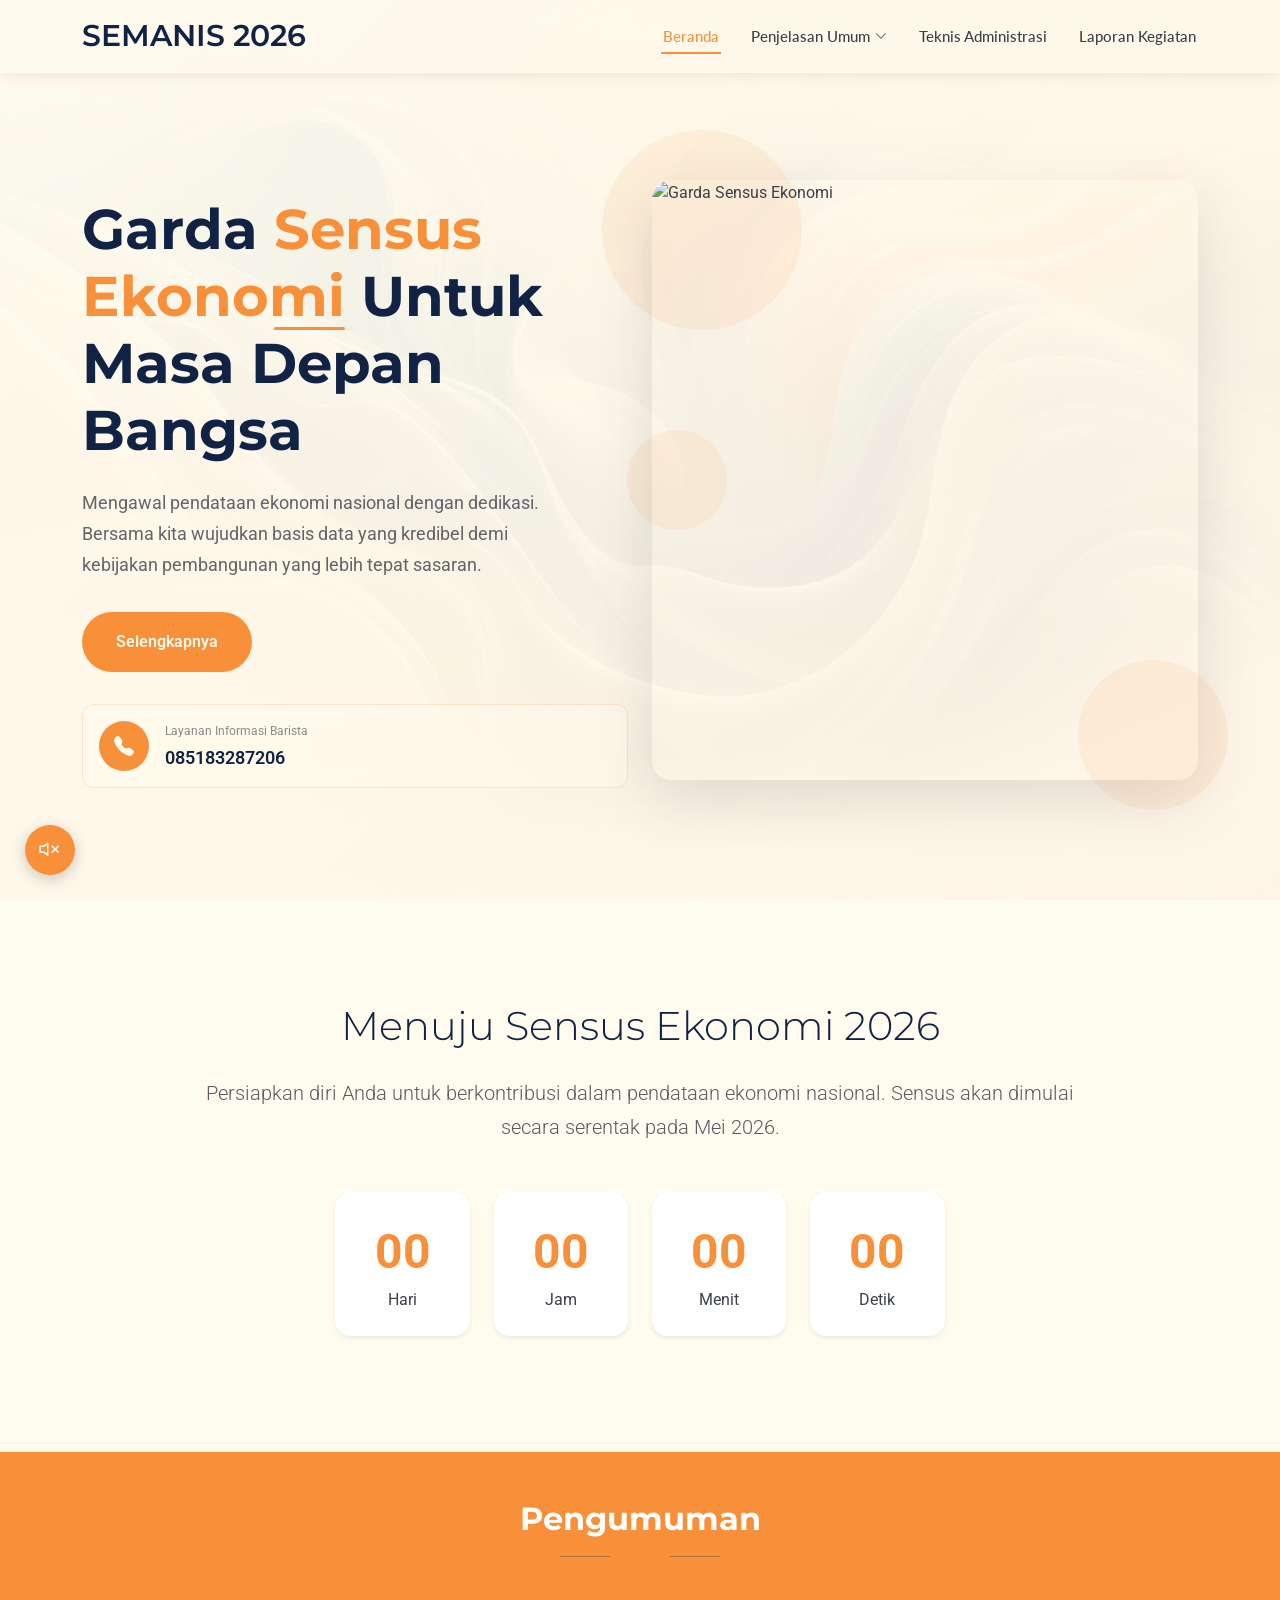
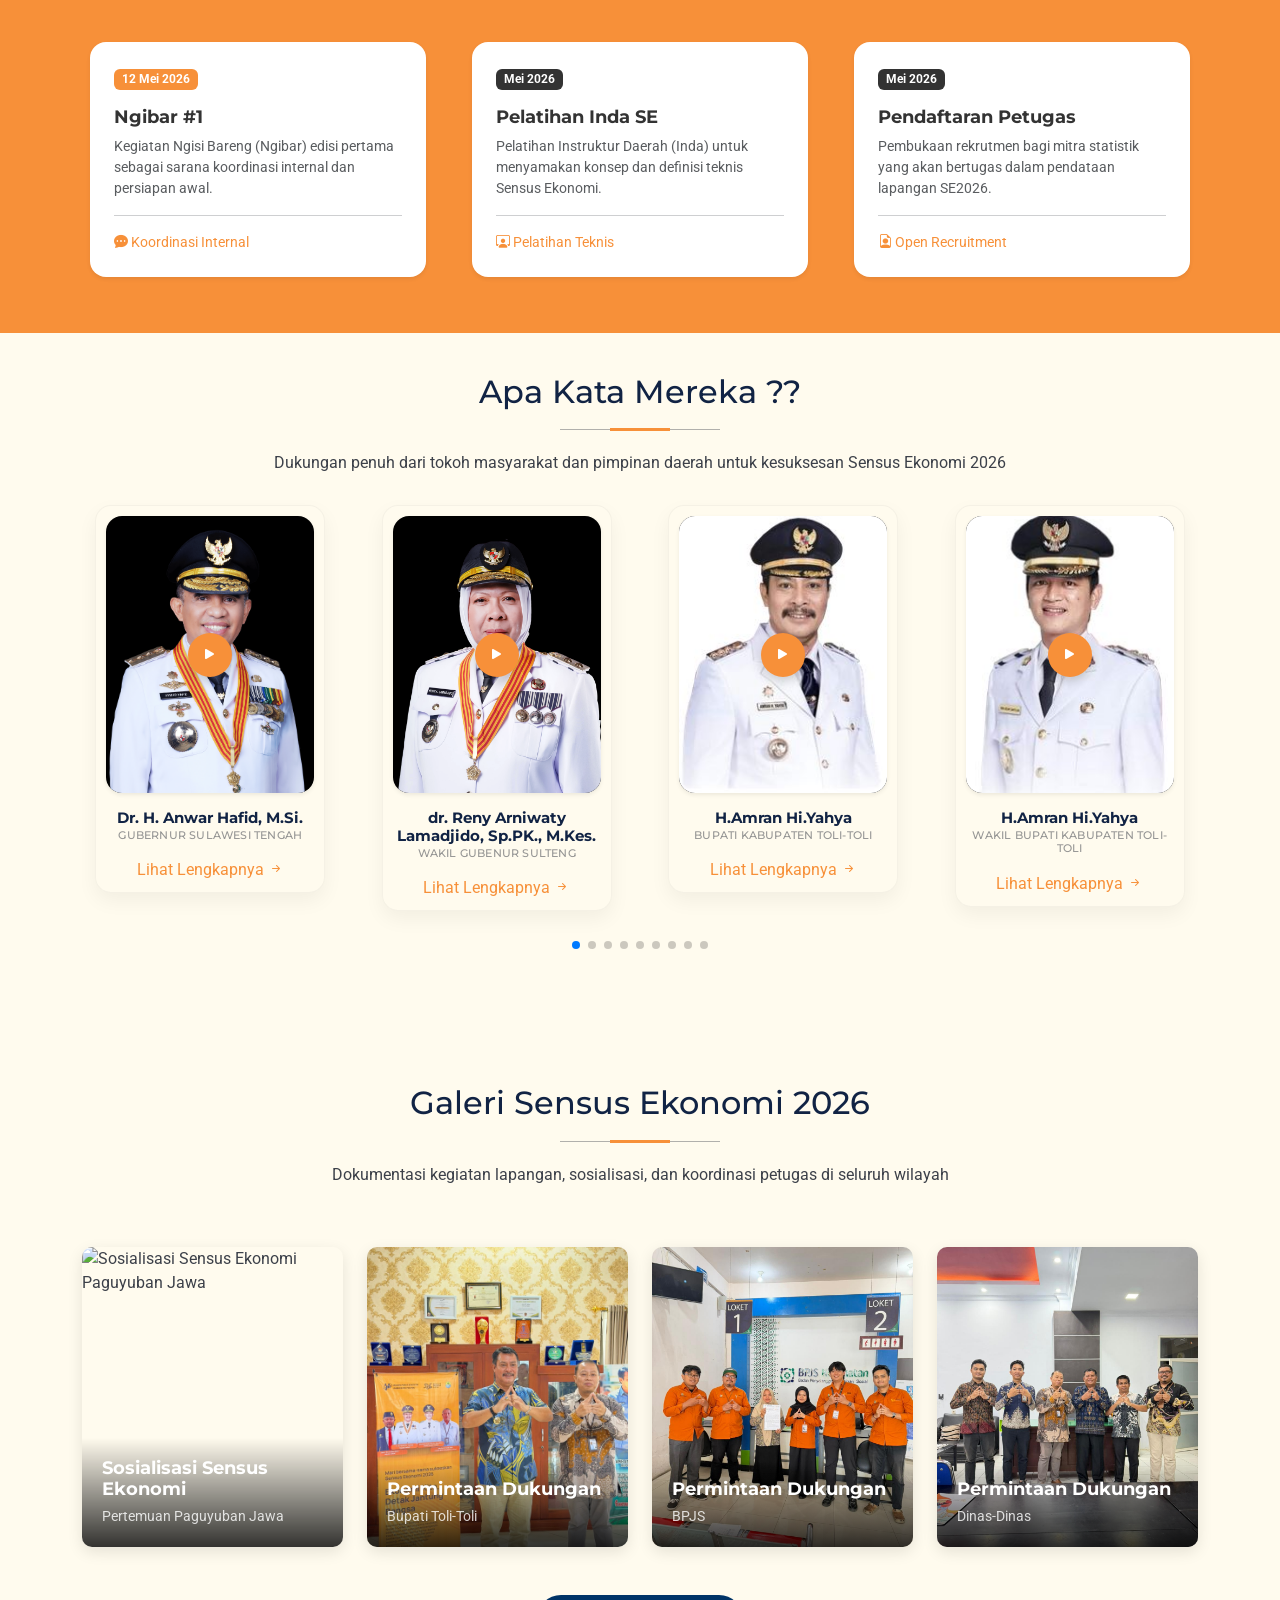
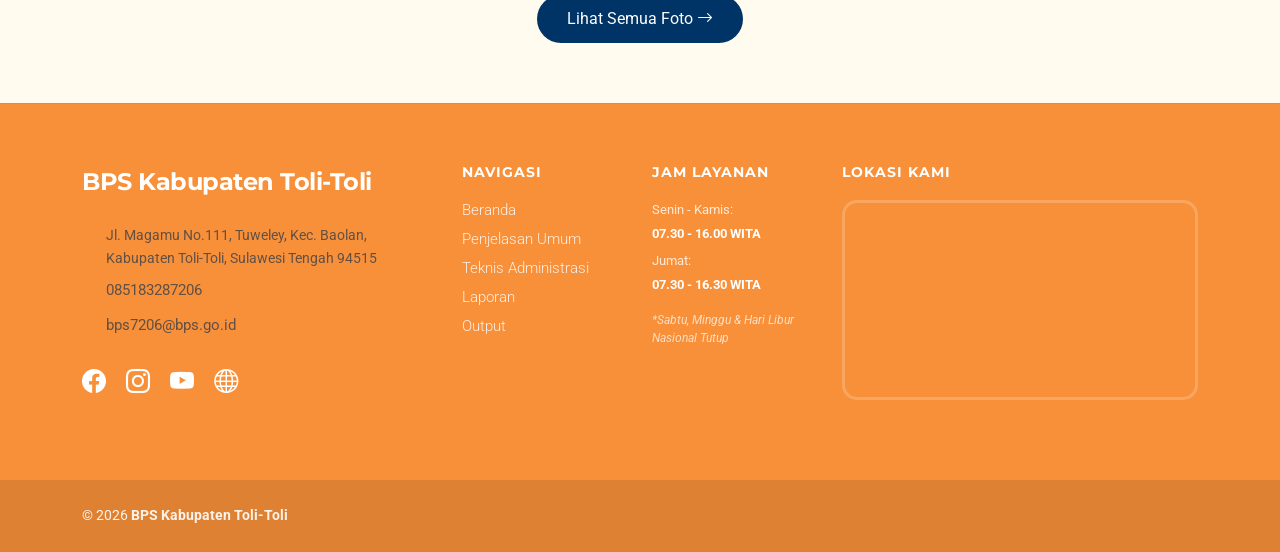
==== commit 7e4f7539: "pesan commit kamu" ====
--- a/index.html
+++ b/index.html
@@ -42,35 +42,37 @@
 <body class="index-page">
 
   <header id="header" class="header fixed-top">
-  <div class="branding d-flex align-items-center"> <!-- Perbaikan typo 'cente' jadi 'center' -->
-    <div class="container position-relative d-flex align-items-center justify-content-between">
-      
-      <a href="index.html" class="logo d-flex align-items-center">
-        <h1 class="sitename">Garda</h1>
-      </a>
-
-      <nav id="navmenu" class="navmenu">
+
+
+    <div class="branding d-flex align-items-cente">
+
+     <div class="container position-relative d-flex align-items-center justify-content-between">
+  <a href="index.html" class="logo d-flex align-items-center">
+    <h1 class="sitename">SEMANIS 2026</h1>
+  </a>
+
+  <nav id="navmenu" class="navmenu">
+    <ul>
+      <li><a href="index.html" class="active">Beranda</a></li>
+      <li class="dropdown"><a href="penjelasan.html"><span>Penjelasan Umum</span> <i class="bi bi-chevron-down toggle-dropdown"></i></a>
         <ul>
-          <li><a href="index.html" class="active">Beranda</a></li>
-          <li class="dropdown">
-            <a href="penjelasan.html"><span>Penjelasan Umum</span> <i class="bi bi-chevron-down toggle-dropdown"></i></a>
-            <ul>
-              <li><a href="penjelasan.html">Sensus Ekonomi</a></li>
-              <li><a href="tim.html">Tim Pelaksana</a></li>
-              <li><a href="kbli.html">KBLI</a></li>
-            </ul>
-          </li>
-          <li><a href="administrasi.html">Teknis Administrasi</a></li>
-          <li><a href="laporan.html">Laporan Kegiatan</a></li>
-          <li><a href="publikasi.html">Output</a></li>
+          <li><a href="penjelasan.html">Sensus Ekonomi</a></li>
+          <li><a href="tim.html">Tim Pelaksana</a></li>
+          <li><a href="kbli.html">KBLI</a></li>
         </ul>
-        <!-- Tombol hamburger harus berada di dalam <nav> atau sejajar di dalam container branding -->
-        <i class="mobile-nav-toggle d-xl-none bi bi-list"></i>
-      </nav>
-
-    </div>
-  </div>
-</header>
+      </li>
+      <li><a href="administrasi.html">Teknis Administrasi</a></li>
+      <li><a href="laporan.html">Laporan Kegiatan</a></li>
+<!-- <li><a href="publikasi.html">Output</a></li> -->
+    </ul>
+    
+    <i class="mobile-nav-toggle d-xl-none bi bi-list"></i>
+  </nav>
+</div>
+
+    </div>
+
+  </header>
   <main class="main">
 
   <section id="hero" class="hero section" style="padding-top: 120px; padding-bottom: 60px;">
@@ -666,22 +668,14 @@
 
 </footer>
 
-  <!-- Scroll Top -->
+ <!-- Scroll Top -->
   <a href="#!" id="scroll-top" class="scroll-top d-flex align-items-center justify-content-center"><i
       class="bi bi-arrow-up-short"></i></a>
 
   <!-- Preloader -->
   <div id="preloader"></div>
 
-  <!-- Scroll Top -->
-  <a href="#!" id="scroll-top" class="scroll-top d-flex align-items-center justify-content-center">
-    <i class="bi bi-arrow-up-short"></i>
-  </a>
-
-  <!-- Preloader -->
-  <div id="preloader"></div>
-
-  <!-- Vendor JS Files -->
+ <!-- Vendor JS Files -->
   <script src="assets/vendor/bootstrap/js/bootstrap.bundle.min.js"></script>
   <script src="assets/vendor/php-email-form/validate.js"></script>
   <script src="assets/vendor/aos/aos.js"></script>
@@ -692,36 +686,10 @@
   <!-- Main JS File -->
   <script src="assets/js/main.js"></script>
 
-  <!-- Script Custom (Hamburger & Countdown) -->
+  <!-- Script Custom (Hanya Countdown) -->
   <script>
     (function() {
       "use strict";
-
-      /**
-       * Mobile nav toggle
-       * Note: Jika di main.js sudah ada script serupa, blok ini bisa dihapus 
-       * agar tidak terjadi double-toggle (buka-tutup instan).
-       */
-      const mobileNavToggleBtn = document.querySelector('.mobile-nav-toggle');
-      if (mobileNavToggleBtn) {
-        mobileNavToggleBtn.addEventListener('click', function(e) {
-          document.querySelector('body').classList.toggle('mobile-nav-active');
-          this.classList.toggle('bi-list');
-          this.classList.toggle('bi-x');
-        });
-      }
-
-      /**
-       * Toggle mobile nav dropdowns
-       */
-      document.querySelectorAll('.navmenu .toggle-dropdown').forEach(navmenu => {
-        navmenu.addEventListener('click', function(e) {
-          e.preventDefault();
-          this.parentNode.classList.toggle('active');
-          this.parentNode.nextElementSibling.classList.toggle('dropdown-active');
-          e.stopImmediatePropagation();
-        });
-      });
 
       /**
        * Countdown Timer Sensus Ekonomi 2026
@@ -731,7 +699,6 @@
         const now = new Date().getTime();
         const gap = countDate - now;
 
-        // Cek apakah elemen ada di halaman ini sebelum diisi
         const d = document.getElementById("days");
         const h = document.getElementById("hours");
         const m = document.getElementById("minutes");
@@ -759,7 +726,6 @@
 
       setInterval(countdown, 1000);
       countdown();
-
     })();
   </script>
 
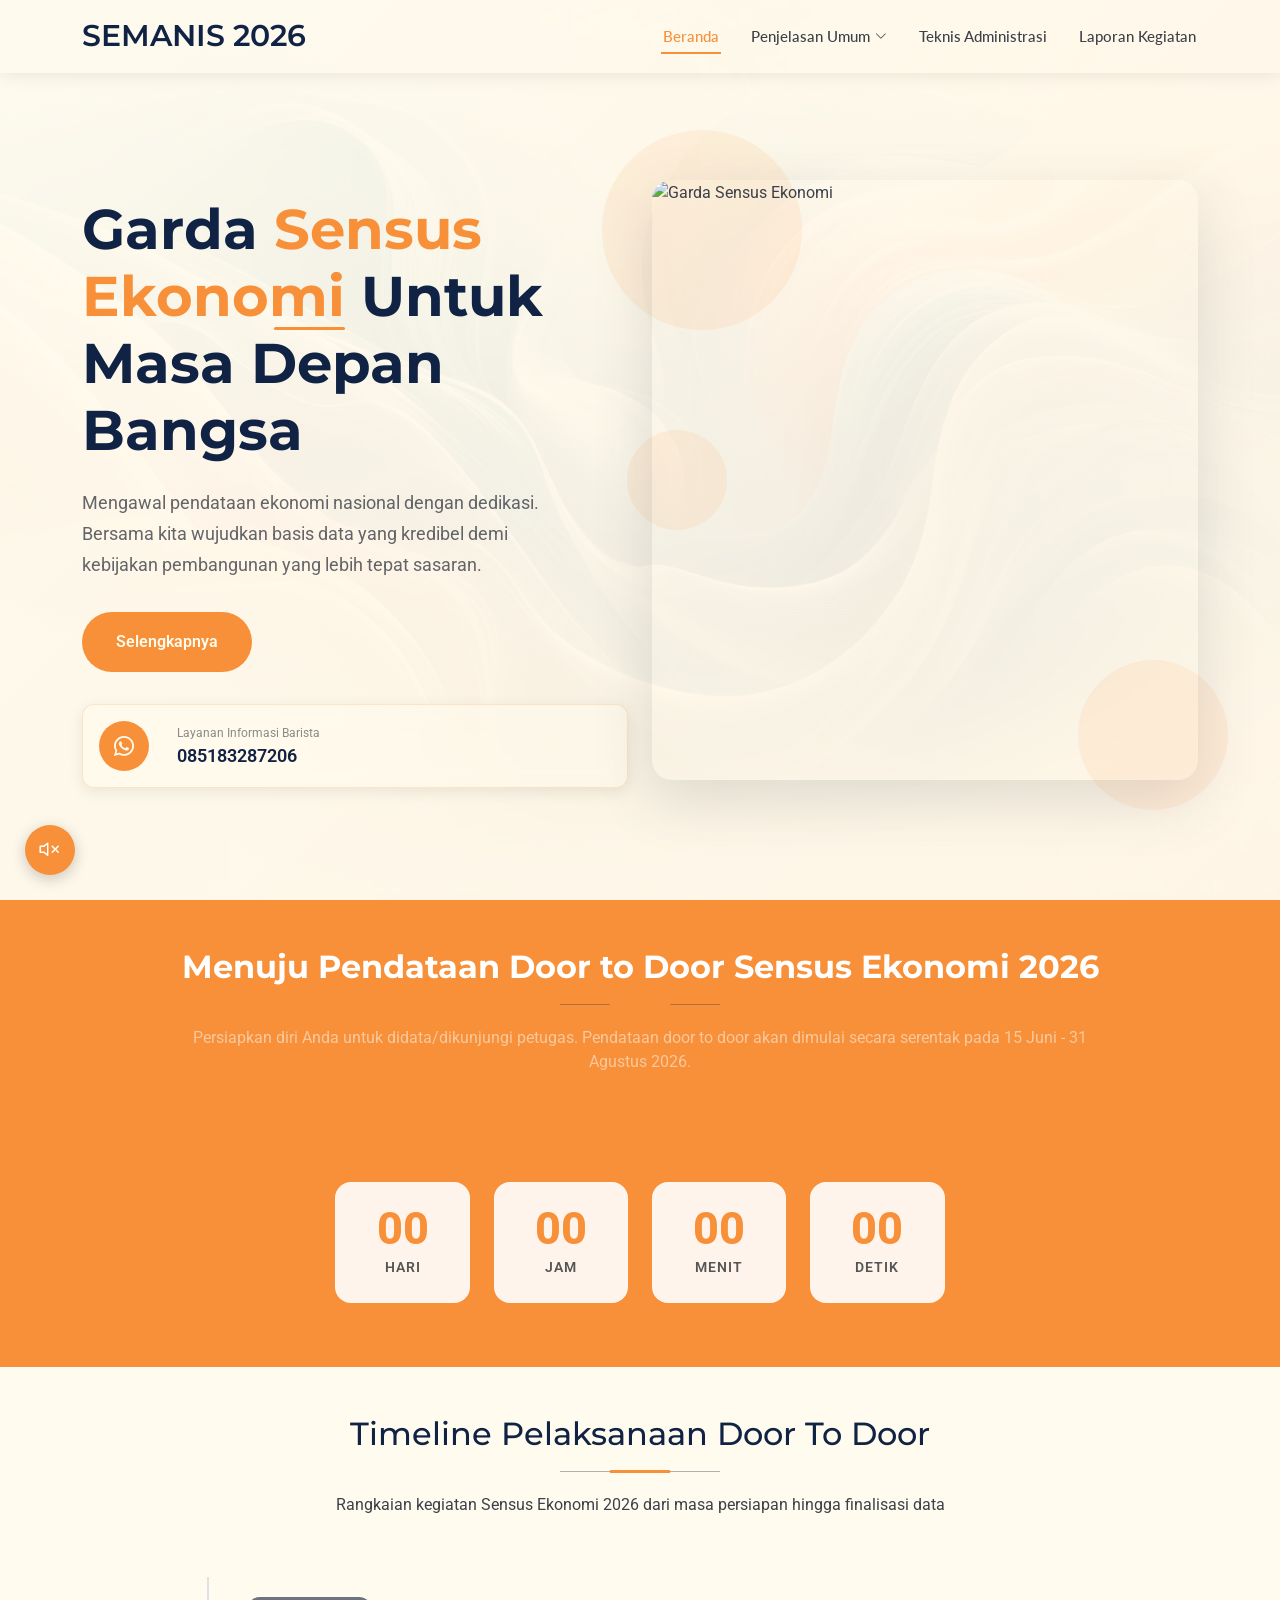
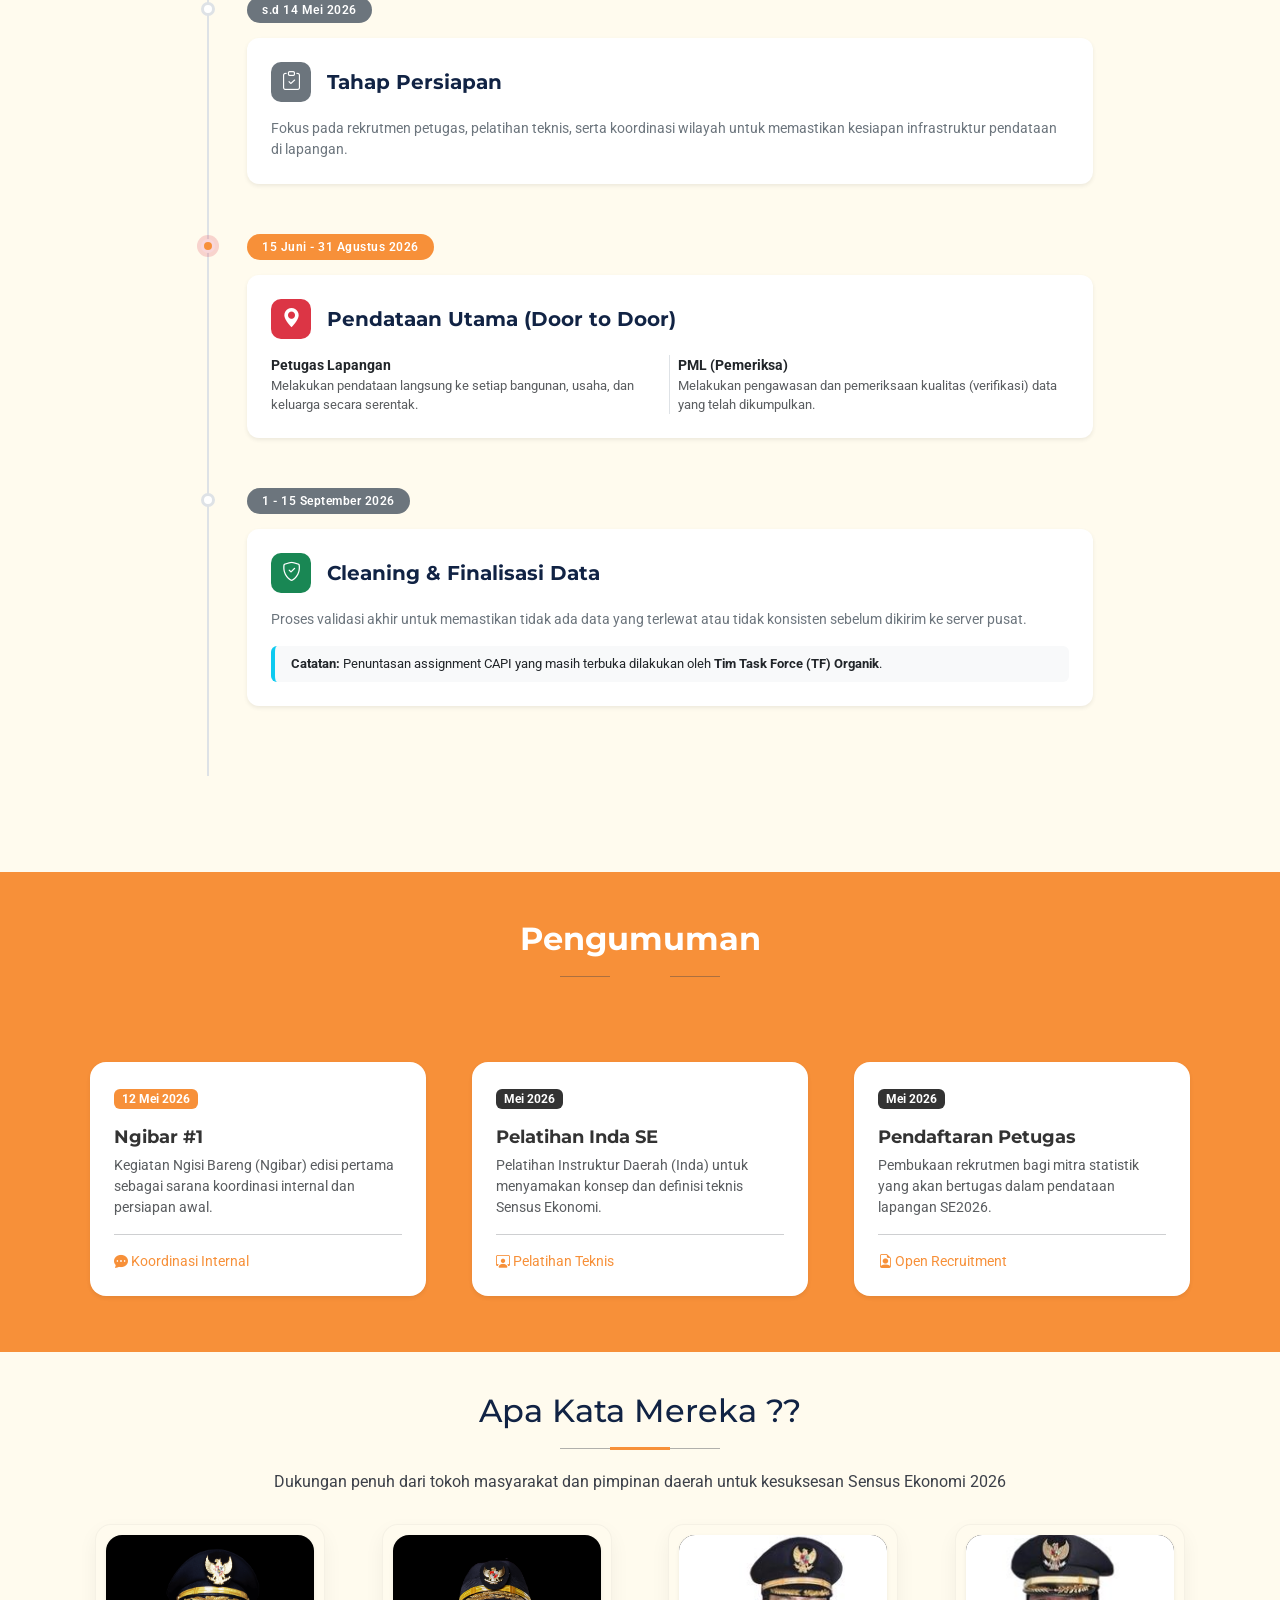
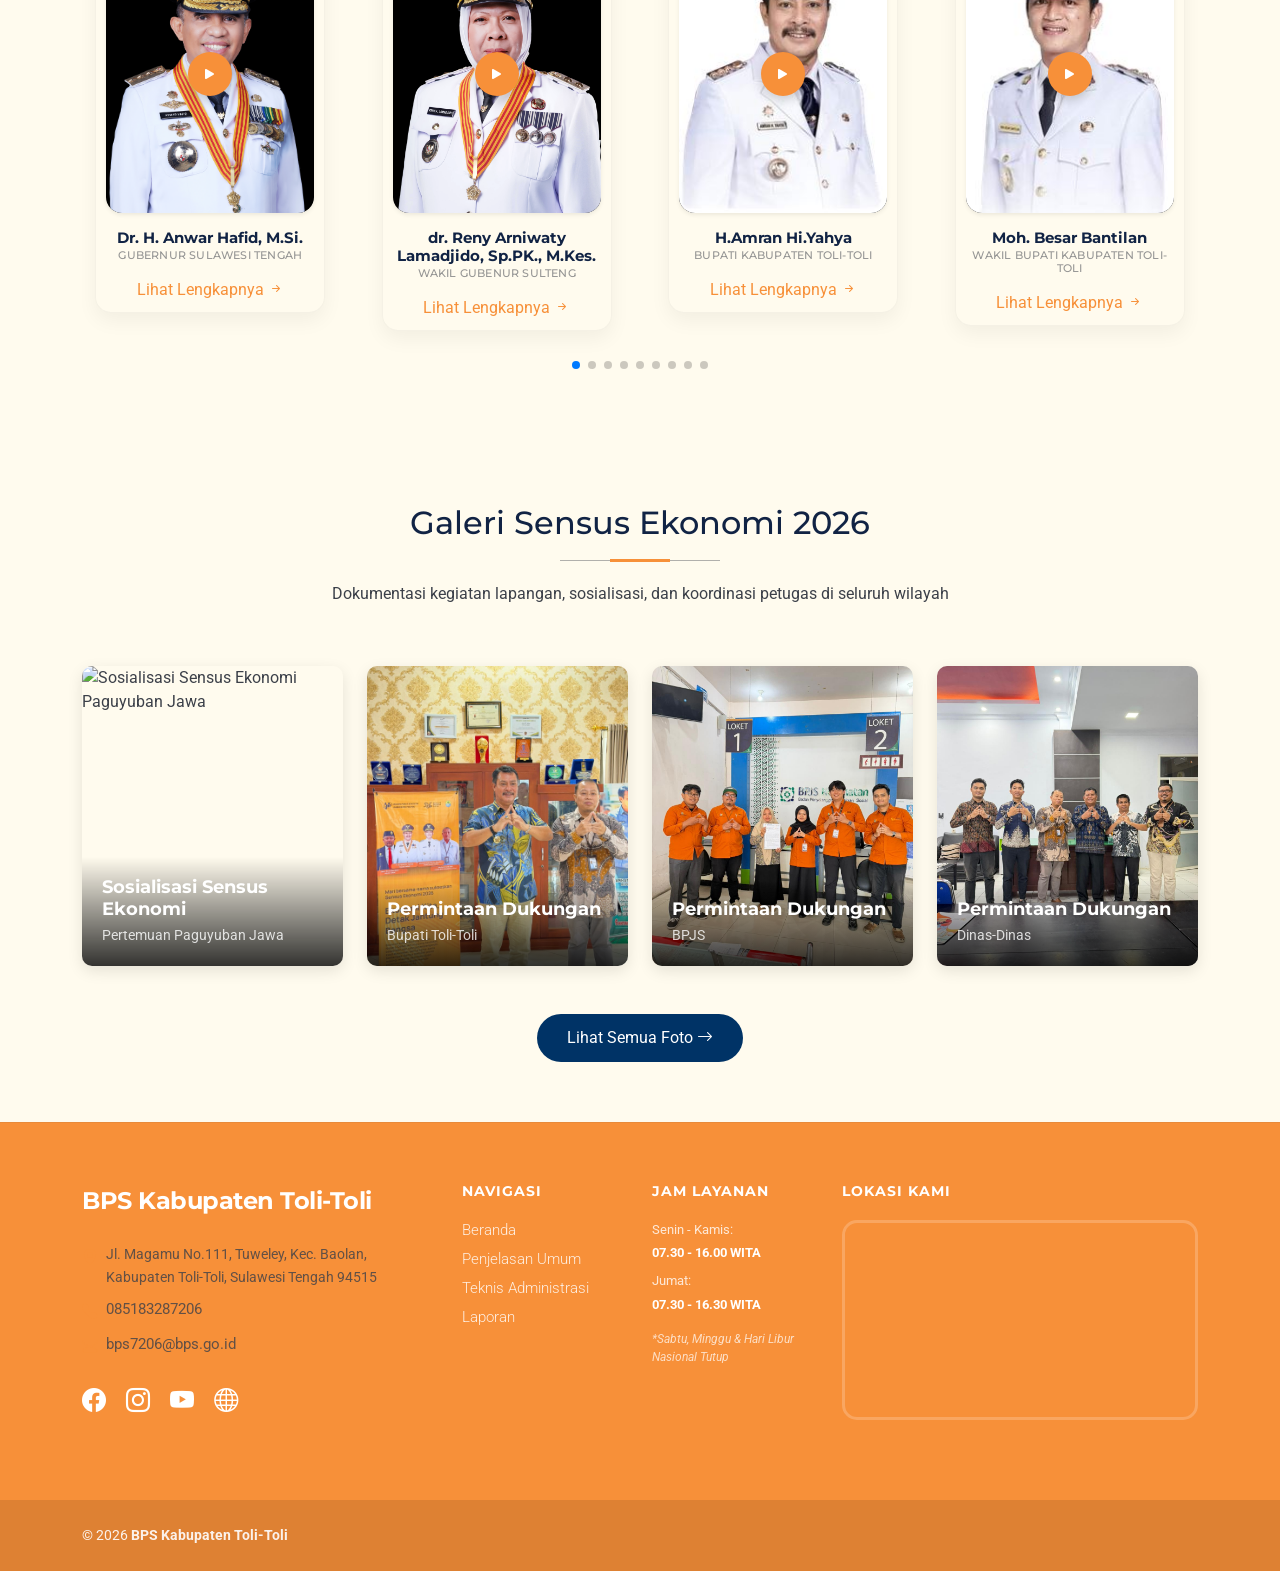
==== commit 5658b87f: "update" ====
--- a/index.html
+++ b/index.html
@@ -29,7 +29,215 @@
 
   <!-- Main CSS File -->
   <link href="assets/css/main.css" rel="stylesheet">
-
+<style>
+.emergency-contact {
+  display: inline-flex; /* Agar kotak hanya selebar isinya */
+  align-items: center;
+  background: #fff;
+  padding: 10px 25px 10px 10px;
+  border-radius: 50px;
+  box-shadow: 0 4px 15px rgba(0, 0, 0, 0.08);
+  text-decoration: none;
+  transition: all 0.3s ease;
+  border: 1px solid #f1f1f1;
+  margin-top: 20px;
+}
+
+.emergency-contact:hover {
+  transform: translateY(-3px);
+  box-shadow: 0 6px 20px rgba(0, 0, 0, 0.12);
+}
+
+.emergency-icon {
+  width: 42px;
+  height: 42px;
+  background: #f79039; /* Oranye tema Anda */
+  color: #fff;
+  border-radius: 50%;
+  display: flex;
+  align-items: center;
+  justify-content: center;
+  font-size: 1.3rem;
+  margin-right: 12px;
+  flex-shrink: 0;
+}
+
+.emergency-info {
+  line-height: 1.2;
+}
+
+.emergency-info small {
+  display: block;
+  font-size: 0.7rem;
+  color: #888;
+}
+
+.emergency-info strong {
+  display: block;
+  font-size: 1rem;
+  color: #2c3e50;
+}
+/* Custom Styles for Timeline Section */
+#timeline-se2026 {
+  background-color:#fffbee;
+  position: relative;
+}
+
+.main-timeline {
+  position: relative;
+  padding: 20px 0;
+}
+
+/* Garis Tengah */
+.main-timeline::before {
+  content: '';
+  position: absolute;
+  left: 20px;
+  top: 0;
+  width: 2px;
+  height: 100%;
+  background: #dee2e6;
+}
+
+.timeline-card-wrapper {
+  position: relative;
+  padding-left: 60px;
+  margin-bottom: 50px;
+}
+
+.timeline-date-label {
+  display: inline-block;
+  background: #6c757d;
+  color: white;
+  padding: 4px 15px;
+  border-radius: 50px;
+  font-size: 0.75rem;
+  font-weight: 600;
+  margin-bottom: 15px;
+  letter-spacing: 0.5px;
+}
+
+.timeline-card-wrapper.active .timeline-date-label {
+  background: var(--accent-color, #dc3545);
+}
+
+.timeline-card {
+  background: white;
+  border-radius: 12px;
+  transition: all 0.3s ease;
+}
+
+/* Bullet di Garis */
+.timeline-card-wrapper::after {
+  content: '';
+  position: absolute;
+  left: 14px;
+  top: 5px;
+  width: 14px;
+  height: 14px;
+  border-radius: 50%;
+  background: white;
+  border: 3px solid #dee2e6;
+  z-index: 2;
+}
+
+.timeline-card-wrapper.active::after {
+  background: var(--accent-color, #dc3545);
+  border-color: #f8d7da;
+  box-shadow: 0 0 0 4px rgba(220, 53, 69, 0.2);
+}
+
+.icon-circle {
+  width: 40px;
+  height: 40px;
+  border-radius: 10px;
+  display: flex;
+  align-items: center;
+  justify-content: center;
+  font-size: 1.2rem;
+}
+
+.x-small { font-size: 0.8rem; }
+
+/* Animasi Pulse untuk Tahap Aktif */
+.animate-pulse {
+  animation: pulse-red 2s infinite;
+}
+
+@keyframes pulse-red {
+  0% { transform: scale(0.95); box-shadow: 0 0 0 0 rgba(220, 53, 69, 0.7); }
+  70% { transform: scale(1); box-shadow: 0 0 0 10px rgba(220, 53, 69, 0); }
+  100% { transform: scale(0.95); box-shadow: 0 0 0 0 rgba(220, 53, 69, 0); }
+}
+
+/* Responsive */
+@media (max-width: 768px) {
+  .main-timeline::before { left: 15px; }
+  .timeline-card-wrapper { padding-left: 45px; }
+  .timeline-card-wrapper::after { left: 9px; }
+}
+  /* Glassmorphism effect untuk countdown */
+  .glass-card {
+    background: rgba(255, 255, 255, 0.9);
+    backdrop-filter: blur(10px);
+    border: 1px solid rgba(255, 255, 255, 0.2);
+    transition: transform 0.3s ease;
+  }
+
+  .glass-card:hover {
+    transform: translateY(-5px);
+  }
+
+  .stat-number {
+    font-size: 2.8rem;
+    font-weight: 800;
+    color: #f79039; /* Angka mengikuti warna tema */
+    line-height: 1;
+    margin-bottom: 5px;
+  }
+
+  .stat-label {
+    color: #555;
+    font-size: 0.85rem;
+    text-transform: uppercase;
+    font-weight: 600;
+    letter-spacing: 1px;
+  }
+
+  /* Timeline styling */
+  .modern-timeline {
+    position: relative;
+    padding-left: 20px;
+    border-left: 2px dashed #dee2e6;
+  }
+
+  .timeline-step {
+    position: relative;
+  }
+
+  /* Dot pada garis timeline */
+  .timeline-step::before {
+    content: "";
+    position: absolute;
+    left: -27px;
+    top: 12px;
+    width: 12px;
+    height: 12px;
+    background: #fff;
+    border: 3px solid #dee2e6;
+    border-radius: 50%;
+    z-index: 1;
+  }
+
+  .active-step::before {
+    background: #f79039;
+    border-color: #fbd8ba;
+  }
+
+  .x-small {
+    font-size: 0.8rem;
+  }
+</style>
   <!-- =======================================================
   * Template Name: Garda
   * Template URL: https://bootstrapmade.com/Garda-bootstrap-template/
@@ -63,6 +271,7 @@
       </li>
       <li><a href="administrasi.html">Teknis Administrasi</a></li>
       <li><a href="laporan.html">Laporan Kegiatan</a></li>
+ <!-- <li><a href="monitoring.html">Monitoring</a></li> -->
 <!-- <li><a href="publikasi.html">Output</a></li> -->
     </ul>
     
@@ -92,19 +301,20 @@
             yang kredibel demi kebijakan pembangunan yang lebih tepat sasaran.
           </p>
 
-          <div class="hero-actions" data-aos="fade-right" data-aos-delay="600">
-            <a href="penjelasan.html" class="btn btn-primary">Selengkapnya</a>
-          </div>
-
-          <div class="emergency-contact" data-aos="fade-right" data-aos-delay="700">
-            <div class="emergency-icon">
-              <i class="bi bi-telephone-fill"></i>
-            </div>
-            <div class="emergency-info">
-              <small>Layanan Informasi Barista</small>
-              <strong>085183287206</strong>
-            </div>
-          </div>
+        <div class="hero-actions" data-aos="fade-right" data-aos-delay="600">
+  <a href="penjelasan.html" class="btn btn-primary">Selengkapnya</a>
+</div>
+
+<!-- Kotak ramping dan bisa diklik ke WA -->
+<a href="https://wa.me/6285183287206" target="_blank" class="emergency-contact" data-aos="fade-right" data-aos-delay="700">
+  <div class="emergency-icon">
+    <i class="bi bi-whatsapp"></i>
+  </div>
+  <div class="emergency-info">
+    <small>Layanan Informasi Barista</small>
+    <strong>085183287206</strong>
+  </div>
+</a>
         </div>
       </div>
 
@@ -127,46 +337,124 @@
 </section>
     </section><!-- /Hero Section -->
 
-<section id="home-about" class="home-about section">
-  <div class="container" data-aos="fade-up" data-aos-delay="100">
+<!-- Section 1: Countdown (Background Orange) -->
+<section id="home-countdown" class="section py-5" style="background-color: #f79039;">
+  <div class="container" data-aos="fade-up">
     <div class="row justify-content-center text-center">
-      
       <div class="col-lg-10">
-        <div class="about-content">
-          <h2 class="section-heading">Menuju Sensus Ekonomi 2026</h2>
-          <p class="lead-text mb-5">Persiapkan diri Anda untuk berkontribusi dalam pendataan ekonomi nasional. 
-          Sensus akan dimulai secara serentak pada Mei 2026.</p>
-
-          <div class="row justify-content-center">
-            <div class="col-6 col-md-2 mb-3">
-              <div class="stat-item shadow-sm p-4 rounded-4 bg-white">
-                <div class="stat-number" id="days" style="font-size: 3rem; font-weight: 700; color: var(--accent-color);">00</div>
-                <div class="stat-label">Hari</div>
+        <div class="section-title mb-5">
+          <h2 class="text-white fw-bold">Menuju Pendataan Door to Door Sensus Ekonomi 2026</h2>
+          <p class="text-white-50">Persiapkan diri Anda untuk didata/dikunjungi petugas. Pendataan door to door akan dimulai secara serentak pada 15 Juni - 31 Agustus 2026.</p>
+        </div>
+
+        <div class="row justify-content-center">
+          <div class="col-6 col-md-2 mb-3">
+            <div class="stat-item glass-card p-4 rounded-4">
+              <div class="stat-number" id="days">00</div>
+              <div class="stat-label">Hari</div>
+            </div>
+          </div>
+          <div class="col-6 col-md-2 mb-3">
+            <div class="stat-item glass-card p-4 rounded-4">
+              <div class="stat-number" id="hours">00</div>
+              <div class="stat-label">Jam</div>
+            </div>
+          </div>
+          <div class="col-6 col-md-2 mb-3">
+            <div class="stat-item glass-card p-4 rounded-4">
+              <div class="stat-number" id="minutes">00</div>
+              <div class="stat-label">Menit</div>
+            </div>
+          </div>
+          <div class="col-6 col-md-2 mb-3">
+            <div class="stat-item glass-card p-4 rounded-4">
+              <div class="stat-number" id="seconds">00</div>
+              <div class="stat-label">Detik</div>
+            </div>
+          </div>
+        </div>
+      </div>
+    </div>
+  </div>
+</section>
+
+<!-- Section Timeline Sensus Ekonomi 2026 -->
+<section id="timeline-se2026" class="timeline-section py-5">
+  <div class="container" data-aos="fade-up">
+    
+    <!-- Heading Section -->
+    <div class="row justify-content-center mb-5">
+      <div class="container section-title" data-aos="fade-up">
+    <h2>Timeline Pelaksanaan Door To Door</h2>
+    <p>Rangkaian kegiatan Sensus Ekonomi 2026 dari masa persiapan hingga finalisasi data</p>
+  </div>
+
+    <div class="row justify-content-center">
+      <div class="col-lg-10">
+        <div class="main-timeline">
+          
+          <!-- Tahap 1 -->
+          <div class="timeline-card-wrapper">
+            <div class="timeline-date-label">s.d 14 Mei 2026</div>
+            <div class="timeline-card shadow-sm border-0">
+              <div class="card-body p-4">
+                <div class="d-flex align-items-center mb-3">
+                  <div class="icon-circle bg-secondary text-white me-3">
+                    <i class="bi bi-clipboard-check"></i> <!-- Gunakan icon library Anda -->
+                  </div>
+                  <h5 class="fw-bold m-0">Tahap Persiapan</h5>
+                </div>
+                <p class="mb-0 text-secondary small">Fokus pada rekrutmen petugas, pelatihan teknis, serta koordinasi wilayah untuk memastikan kesiapan infrastruktur pendataan di lapangan.</p>
               </div>
             </div>
-            <div class="col-6 col-md-2 mb-3">
-              <div class="stat-item shadow-sm p-4 rounded-4 bg-white">
-                <div class="stat-number" id="hours" style="font-size: 3rem; font-weight: 700; color: var(--accent-color);">00</div>
-                <div class="stat-label">Jam</div>
+          </div>
+
+          <!-- Tahap 2 (Aktif/Highlight) -->
+          <div class="timeline-card-wrapper active">
+            <div class="timeline-date-label">15 Juni - 31 Agustus 2026</div>
+            <div class="timeline-card shadow-sm border-0">
+              <div class="card-body p-4">
+                <div class="d-flex align-items-center mb-3">
+                  <div class="icon-circle bg-danger text-white me-3 animate-pulse">
+                    <i class="bi bi-geo-alt-fill"></i>
+                  </div>
+                  <h5 class="fw-bold m-0">Pendataan Utama (Door to Door)</h5>
+                </div>
+                <div class="row g-3">
+                  <div class="col-md-6 border-end">
+                    <strong class="d-block text-dark small">Petugas Lapangan</strong>
+                    <p class="text-muted x-small mb-0">Melakukan pendataan langsung ke setiap bangunan, usaha, dan keluarga secara serentak.</p>
+                  </div>
+                  <div class="col-md-6">
+                    <strong class="d-block text-dark small">PML (Pemeriksa)</strong>
+                    <p class="text-muted x-small mb-0">Melakukan pengawasan dan pemeriksaan kualitas (verifikasi) data yang telah dikumpulkan.</p>
+                  </div>
+                </div>
               </div>
             </div>
-            <div class="col-6 col-md-2 mb-3">
-              <div class="stat-item shadow-sm p-4 rounded-4 bg-white">
-                <div class="stat-number" id="minutes" style="font-size: 3rem; font-weight: 700; color: var(--accent-color);">00</div>
-                <div class="stat-label">Menit</div>
+          </div>
+
+          <!-- Tahap 3 -->
+          <div class="timeline-card-wrapper">
+            <div class="timeline-date-label">1 - 15 September 2026</div>
+            <div class="timeline-card shadow-sm border-0">
+              <div class="card-body p-4">
+                <div class="d-flex align-items-center mb-3">
+                  <div class="icon-circle bg-success text-white me-3">
+                    <i class="bi bi-shield-check"></i>
+                  </div>
+                  <h5 class="fw-bold m-0">Cleaning & Finalisasi Data</h5>
+                </div>
+                <p class="text-secondary small mb-3">Proses validasi akhir untuk memastikan tidak ada data yang terlewat atau tidak konsisten sebelum dikirim ke server pusat.</p>
+                <div class="bg-light p-2 rounded border-start border-4 border-info">
+                   <p class="x-small mb-0 ms-2 text-dark italic"><strong>Catatan:</strong> Penuntasan assignment CAPI yang masih terbuka dilakukan oleh <strong>Tim Task Force (TF) Organik</strong>.</p>
+                </div>
               </div>
             </div>
-            <div class="col-6 col-md-2 mb-3">
-              <div class="stat-item shadow-sm p-4 rounded-4 bg-white">
-                <div class="stat-number" id="seconds" style="font-size: 3rem; font-weight: 700; color: var(--accent-color);">00</div>
-                <div class="stat-label">Detik</div>
-              </div>
-            </div>
-          </div>
-
-        </div>
-      </div>
-
+          </div>
+
+        </div>
+      </div>
     </div>
   </div>
 </section>
@@ -354,7 +642,7 @@
                 <i class="bi bi-play-fill"></i>
               </a>
             </div>
-            <h3>H.Amran Hi.Yahya </h3>
+            <h3>Moh. Besar Bantilan </h3>
             <h4>Wakil Bupati Kabupaten Toli-Toli</h4>
 
            <div class="mt-3">
@@ -621,7 +909,7 @@
                   <a href="penjelasan.html" style="color: rgba(255, 255, 255, 0.85); text-decoration: none; transition: 0.3s;">Penjelasan Umum</a>
                   <a href="administrasi.html" style="color: rgba(255, 255, 255, 0.85); text-decoration: none; transition: 0.3s;">Teknis Administrasi</a>
                   <a href="laporan.html" style="color: rgba(255, 255, 255, 0.85); text-decoration: none; transition: 0.3s;">Laporan</a>
-                  <a href="publikasi.html" style="color: rgba(255, 255, 255, 0.85); text-decoration: none; transition: 0.3s;">Output</a>
+                <!--<a href="publikasi.html" style="color: rgba(255, 255, 255, 0.85); text-decoration: none; transition: 0.3s;">Output</a>-->
                 </nav>
               </div>
             </div>
@@ -695,7 +983,7 @@
        * Countdown Timer Sensus Ekonomi 2026
        */
       const countdown = () => {
-        const countDate = new Date("May 1, 2026 00:00:00").getTime();
+        const countDate = new Date("June 15, 2026 00:00:00").getTime();
         const now = new Date().getTime();
         const gap = countDate - now;
 
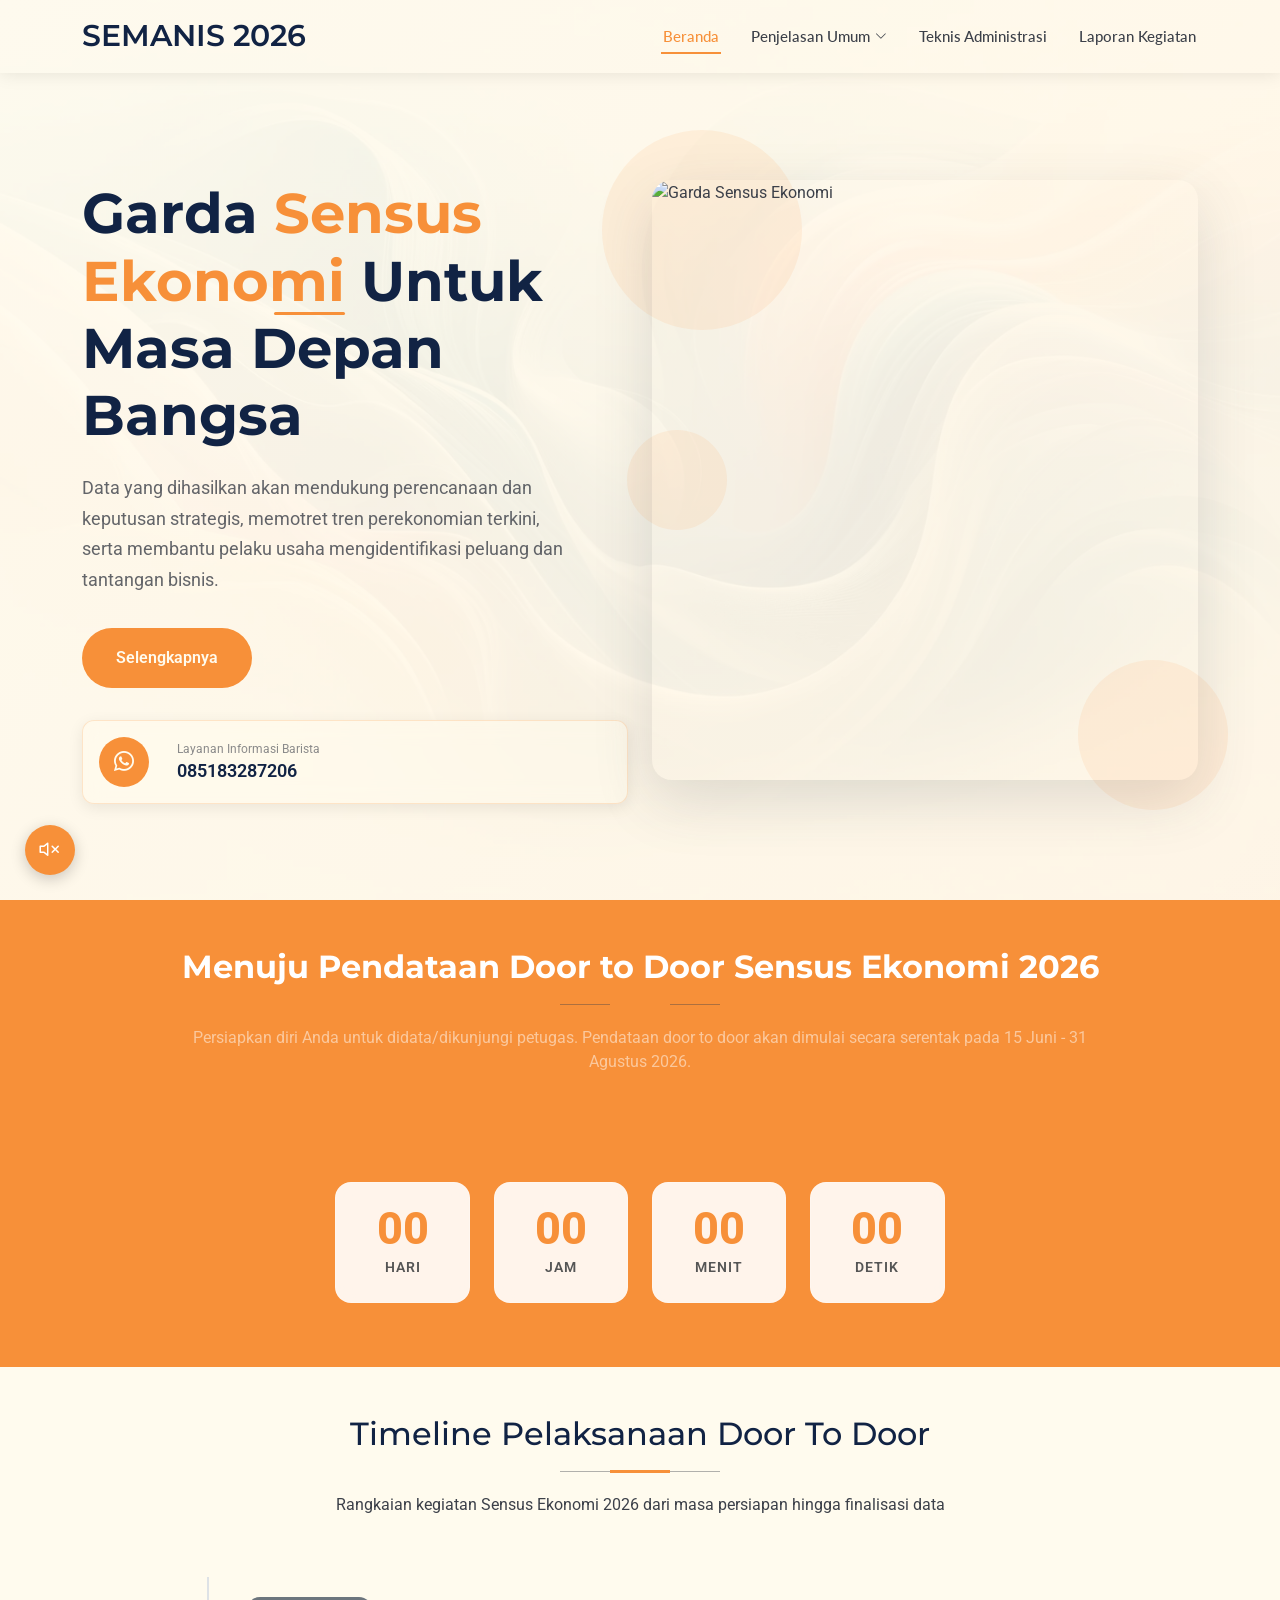
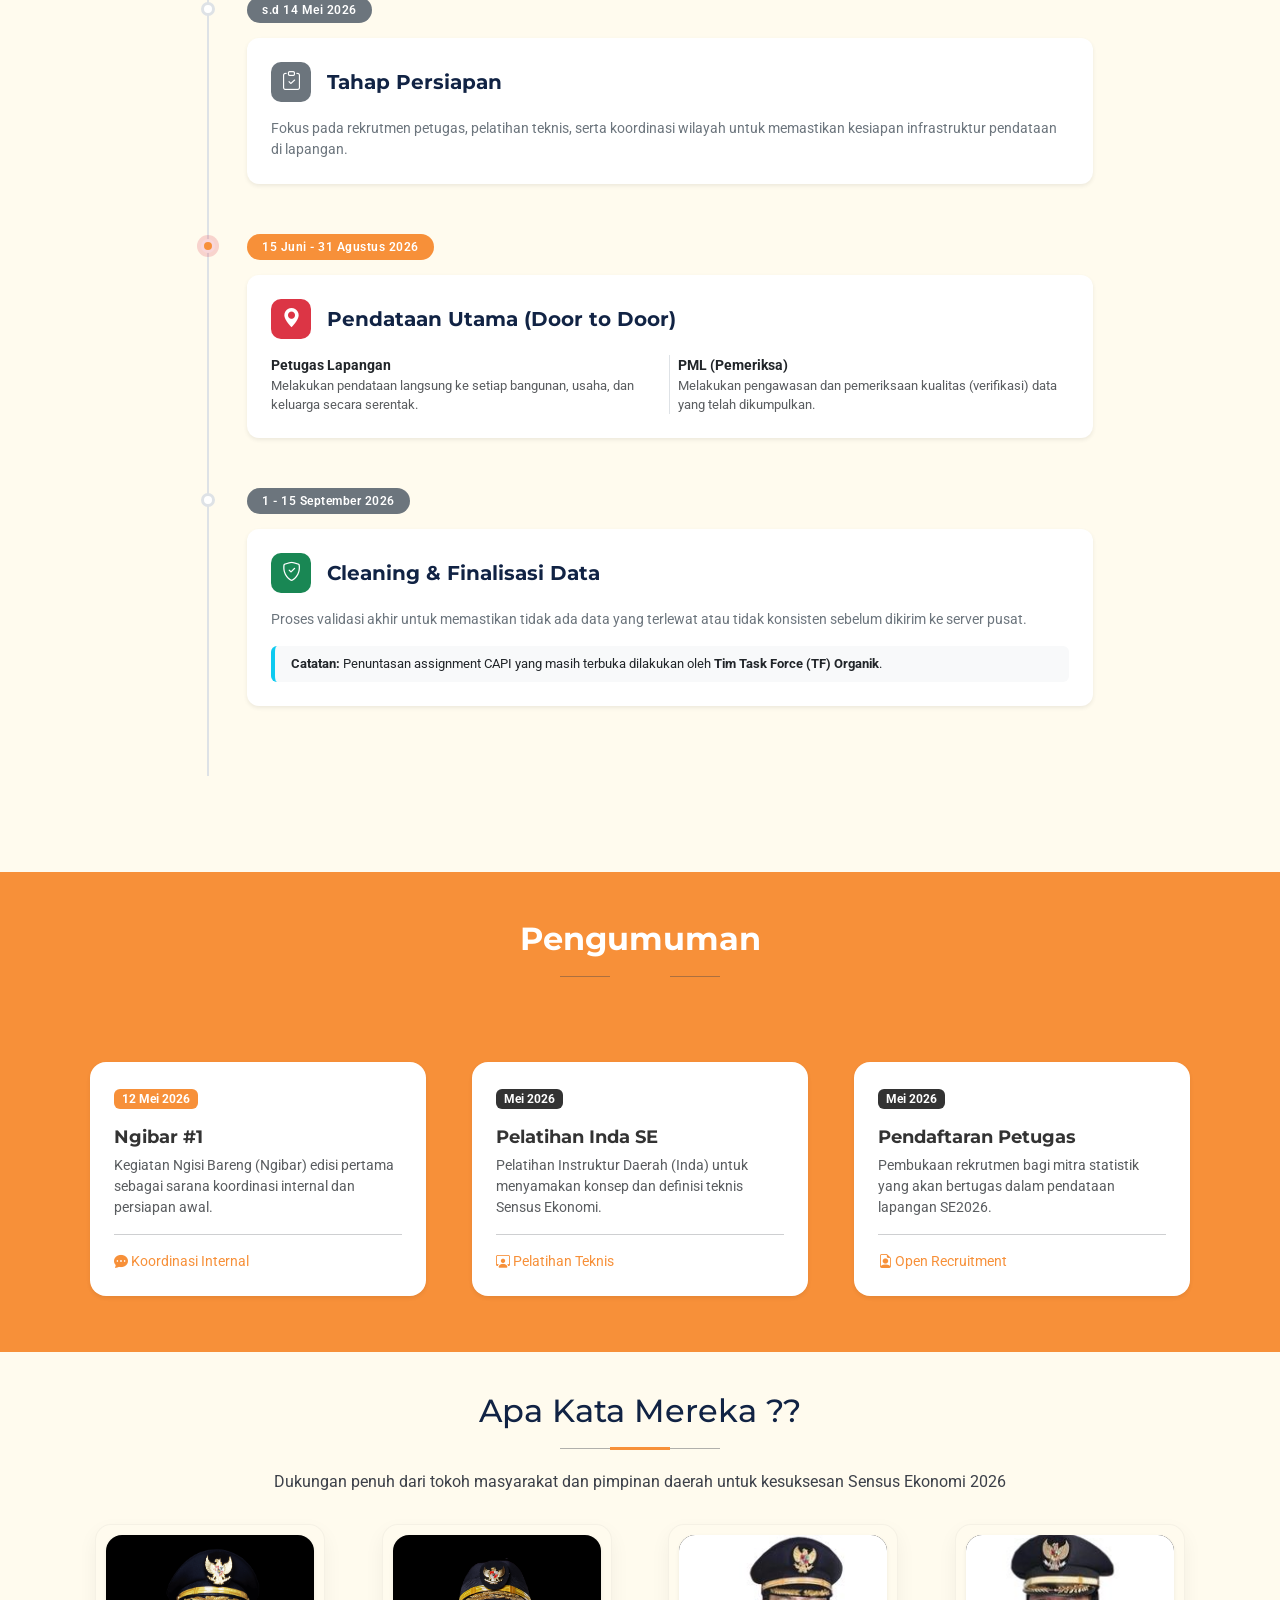
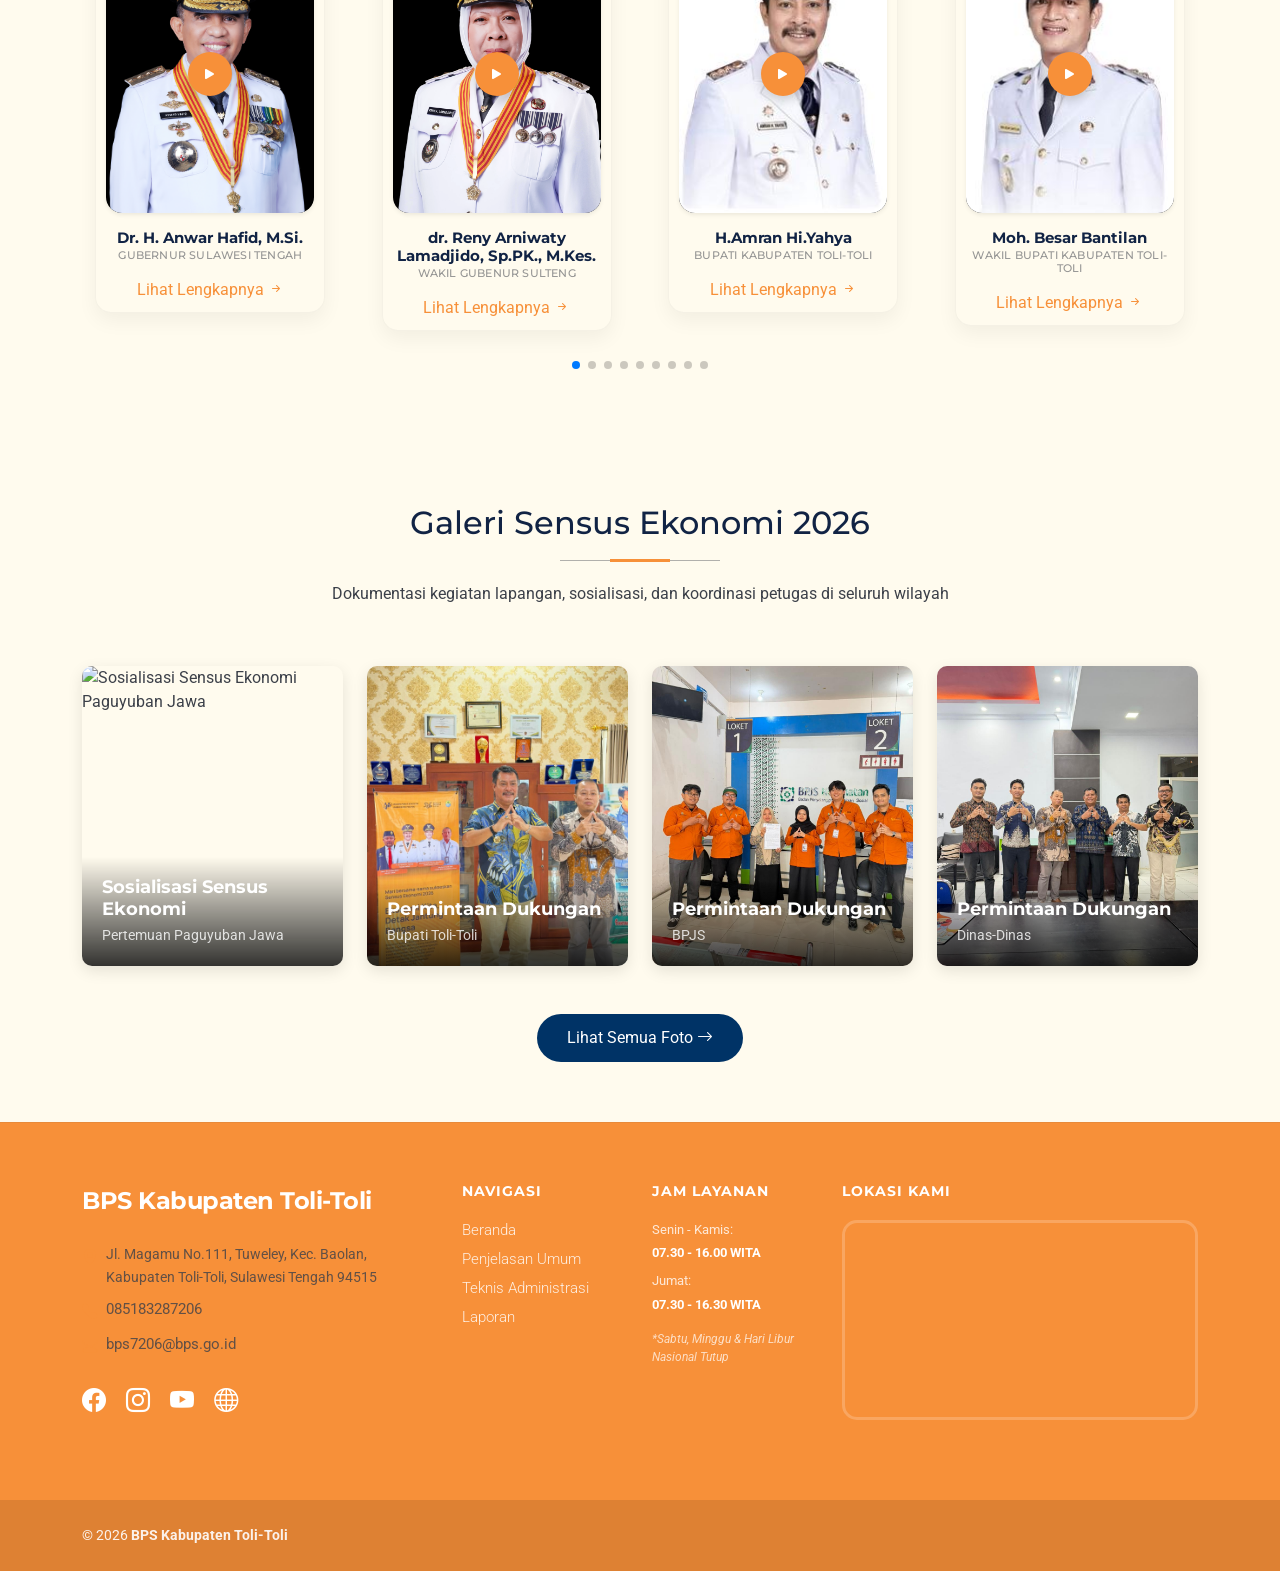
==== commit 601551c5: "update" ====
--- a/index.html
+++ b/index.html
@@ -297,8 +297,7 @@
           </h1>
 
           <p class="hero-description" data-aos="fade-right" data-aos-delay="400">
-            Mengawal pendataan ekonomi nasional dengan dedikasi. Bersama kita wujudkan basis data 
-            yang kredibel demi kebijakan pembangunan yang lebih tepat sasaran.
+            Data yang dihasilkan akan mendukung perencanaan dan keputusan strategis, memotret tren perekonomian terkini, serta membantu pelaku usaha mengidentifikasi peluang dan tantangan bisnis.
           </p>
 
         <div class="hero-actions" data-aos="fade-right" data-aos-delay="600">
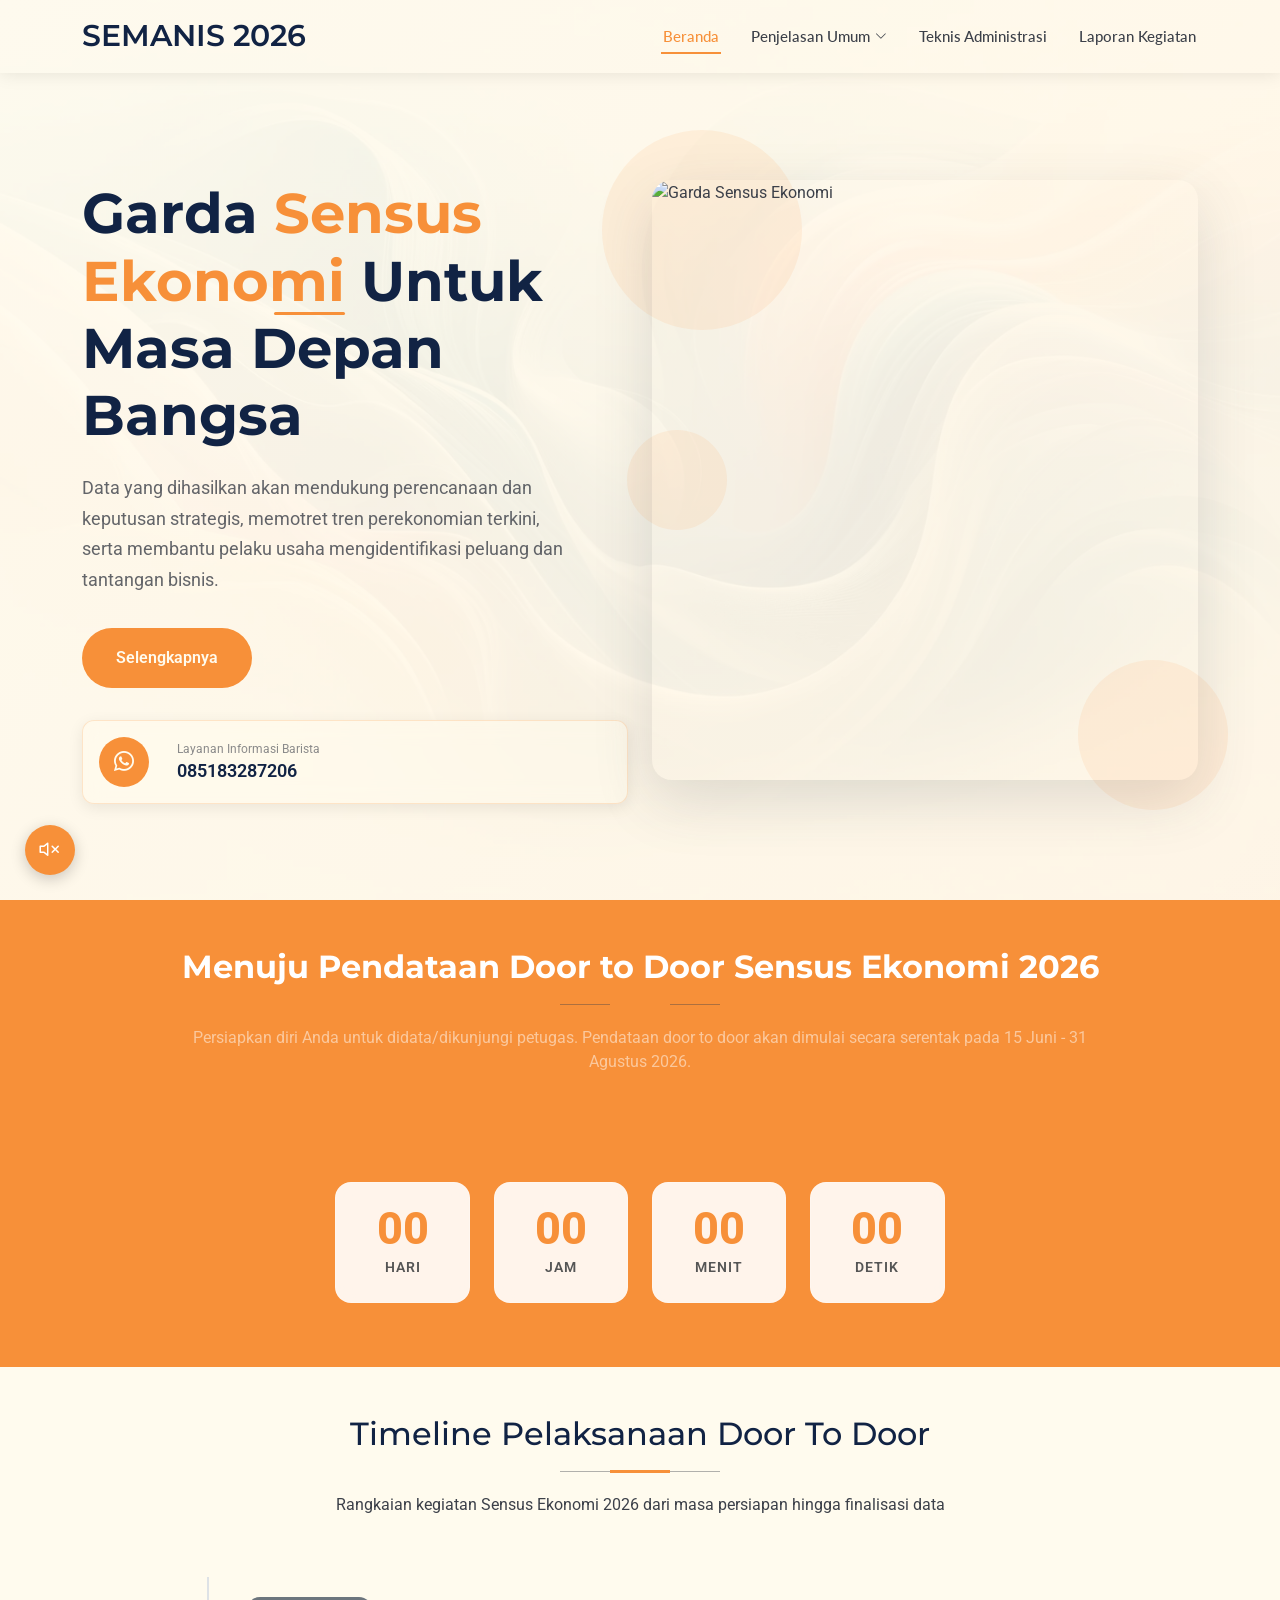
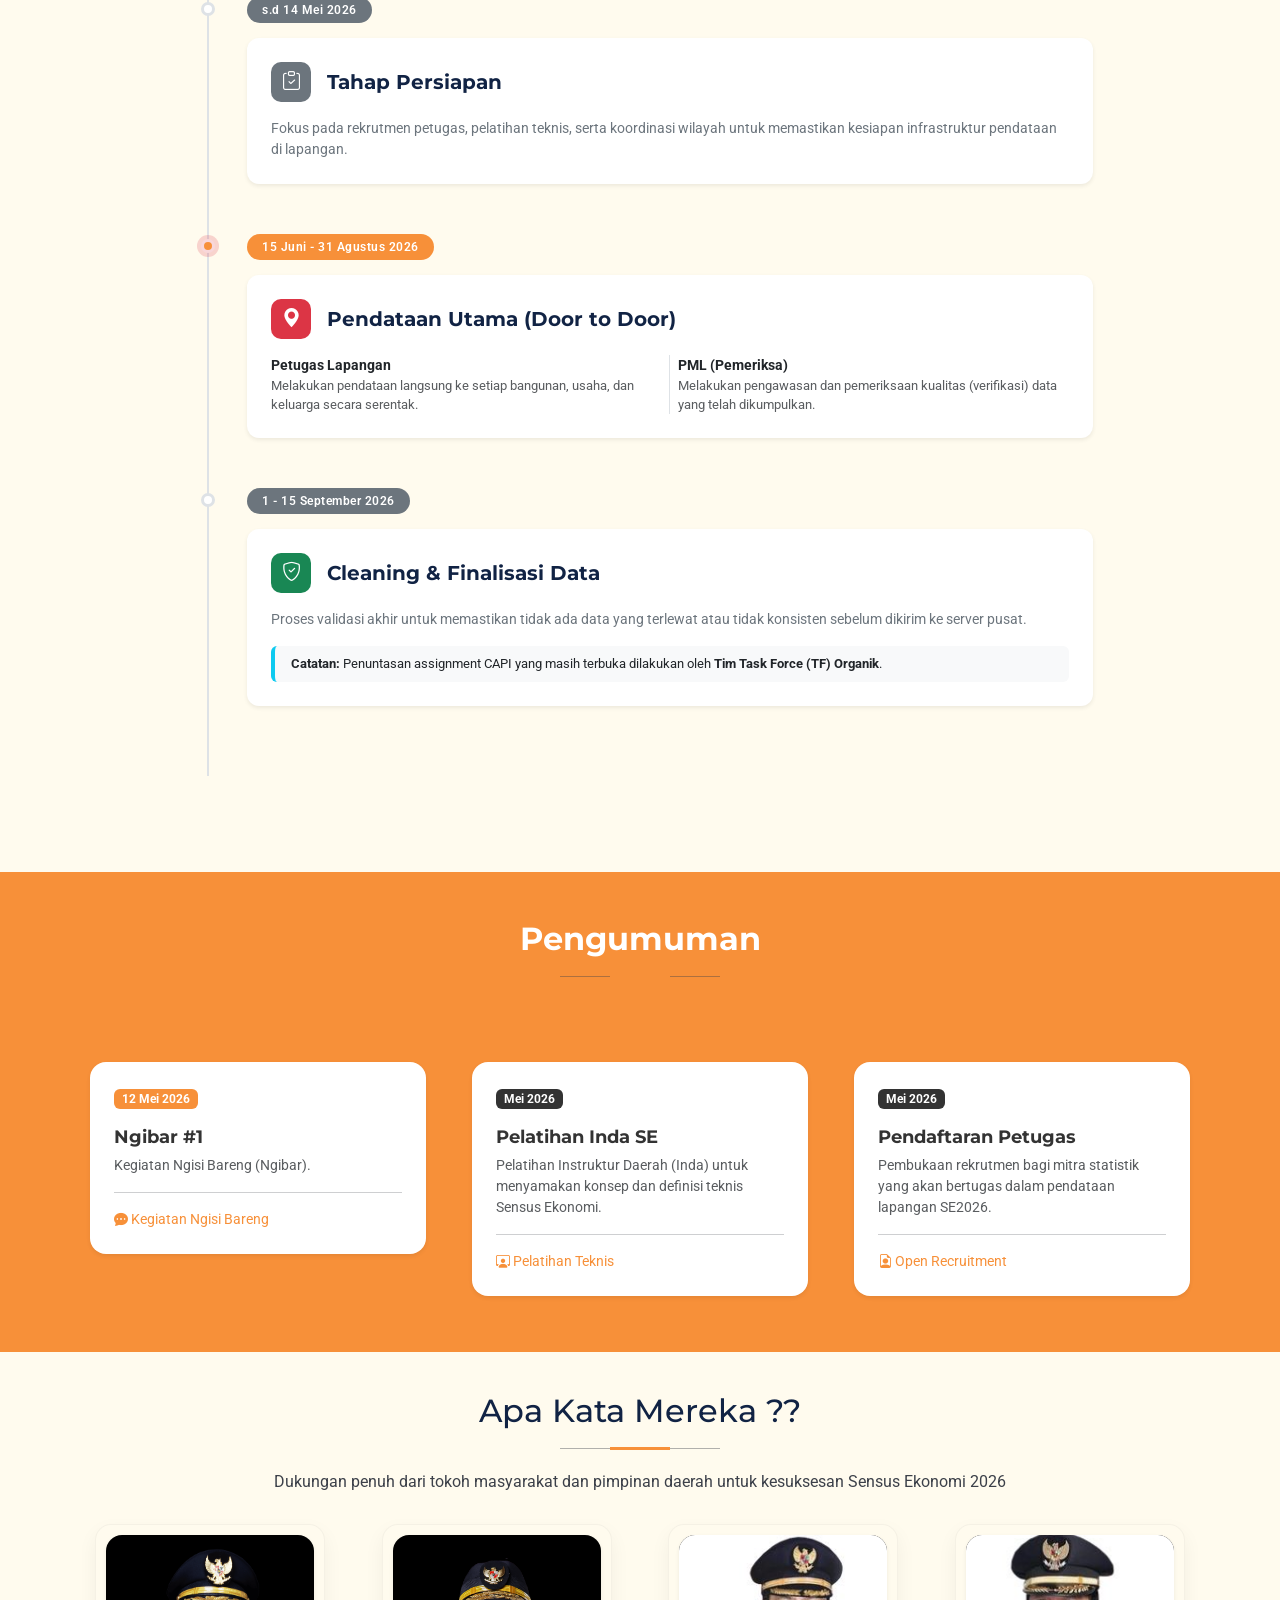
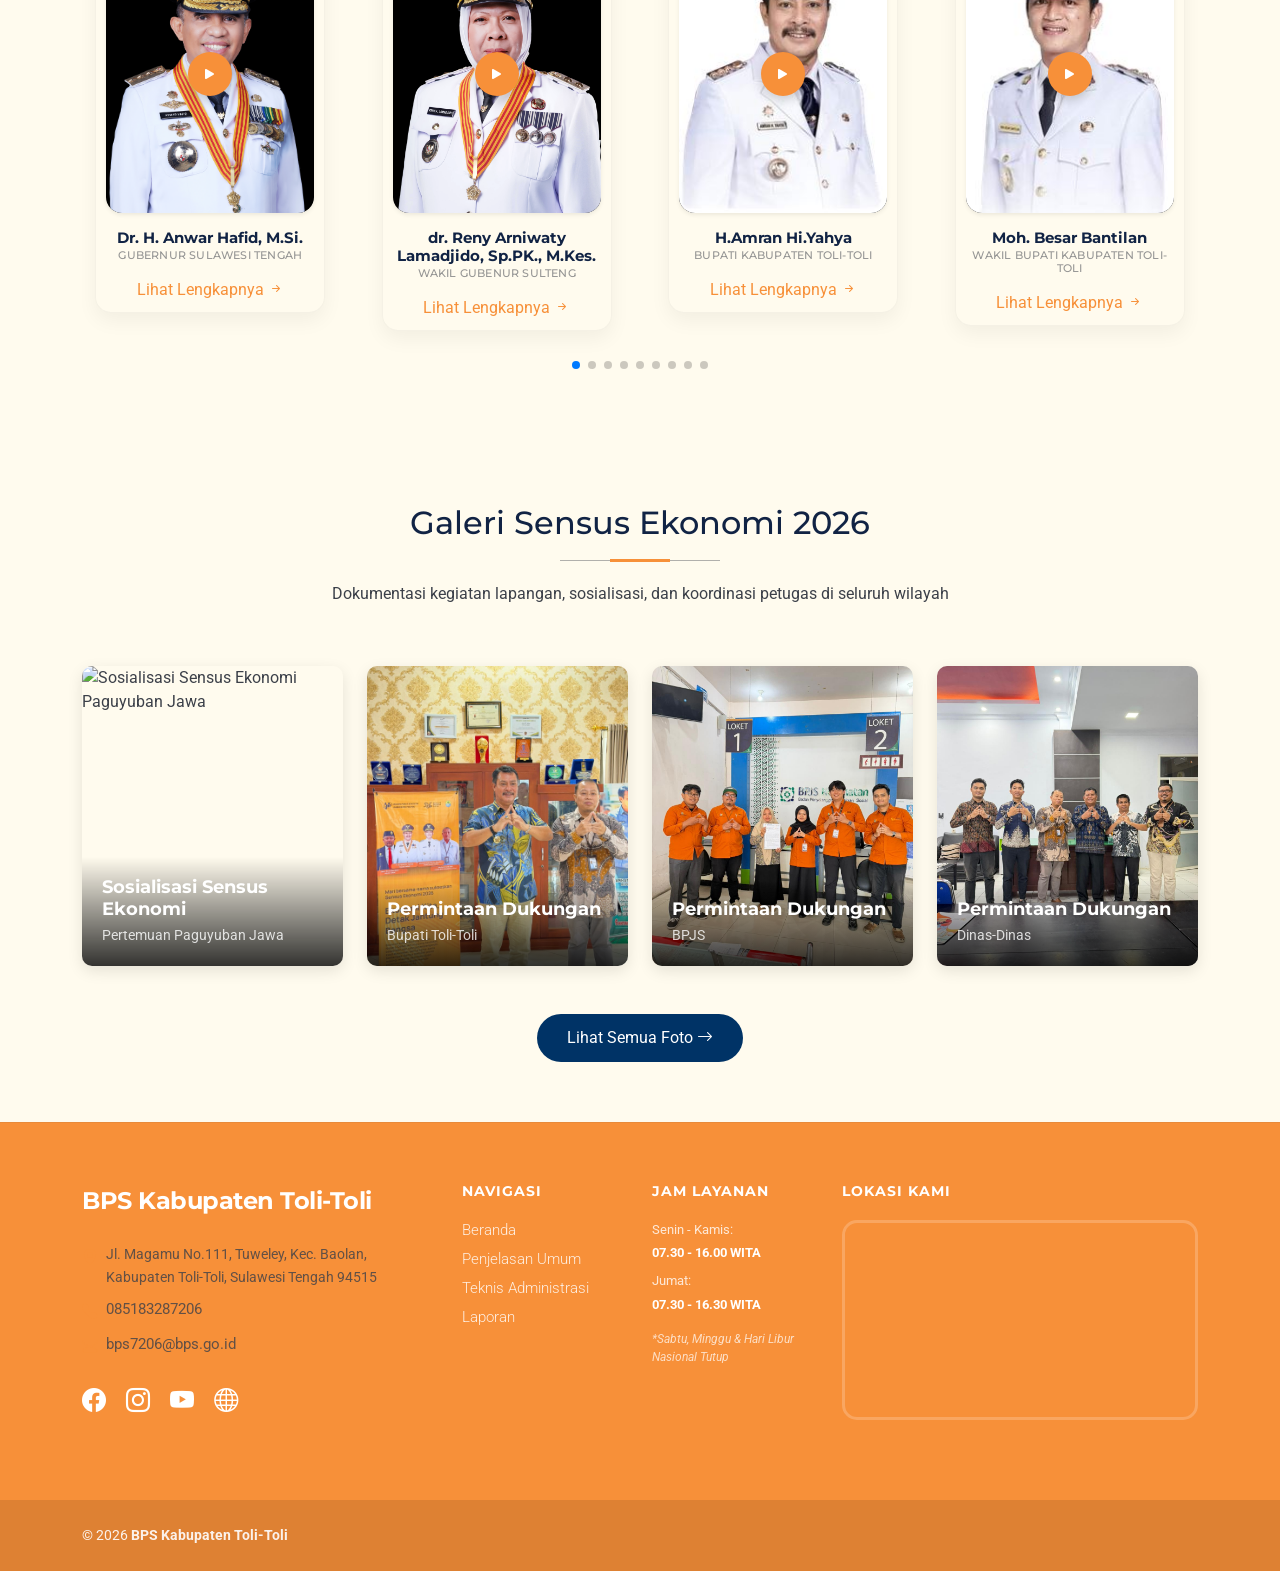
==== commit bc60fd6c: "update" ====
--- a/index.html
+++ b/index.html
@@ -490,9 +490,9 @@
           <div class="agenda-card p-4 rounded-4 bg-white shadow-sm h-100 border-0 m-2">
             <div class="agenda-date mb-3"><span class="badge" style="background-color: #f79039;">12 Mei 2026</span></div>
             <h4 style="font-weight: 700; color: #333;">Ngibar #1</h4>
-            <p class="text-muted small">Kegiatan Ngisi Bareng (Ngibar) edisi pertama sebagai sarana koordinasi internal dan persiapan awal.</p>
+            <p class="text-muted small">Kegiatan Ngisi Bareng (Ngibar).</p>
             <hr>
-            <div class="agenda-meta small" style="color: #f79039;"><i class="bi bi-chat-dots-fill"></i> Koordinasi Internal</div>
+            <div class="agenda-meta small" style="color: #f79039;"><i class="bi bi-chat-dots-fill"></i> Kegiatan Ngisi Bareng</div>
           </div>
         </div>
 
@@ -530,7 +530,7 @@
           <div class="agenda-card p-4 rounded-4 bg-white shadow-sm h-100 border-0 m-2">
             <div class="agenda-date mb-3"><span class="badge bg-dark">Mendatang</span></div>
             <h4 style="font-weight: 700; color: #333;">Pelaksanaan Lapangan</h4>
-            <p class="text-muted small">Tahap krusial pendataan seluruh unit usaha/perusahaan secara serentak di wilayah kabupaten.</p>
+            <p class="text-muted small">Tahap Pendataan seluruh unit usaha/perusahaan secara serentak di wilayah kabupaten.</p>
             <hr>
             <div class="agenda-meta small" style="color: #f79039;"><i class="bi bi-geo-alt-fill"></i> Pendataan Serentak</div>
           </div>
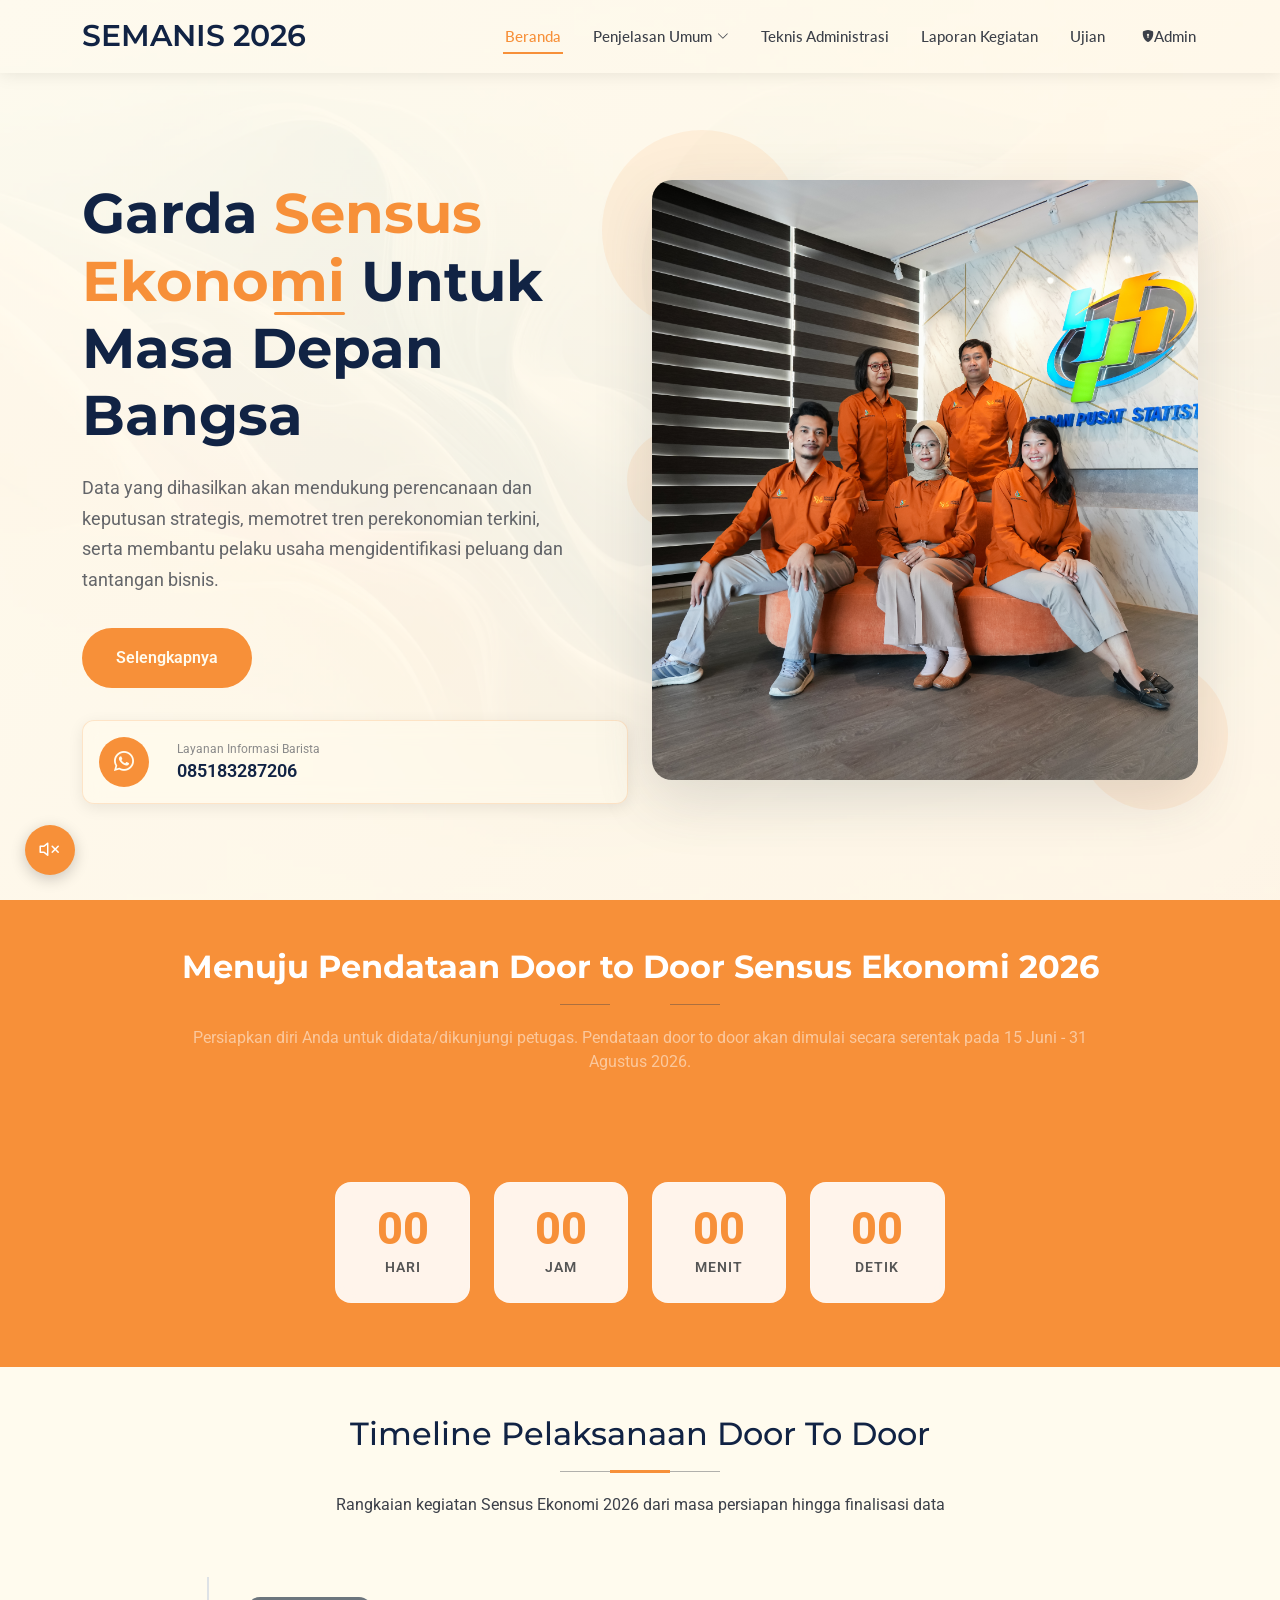
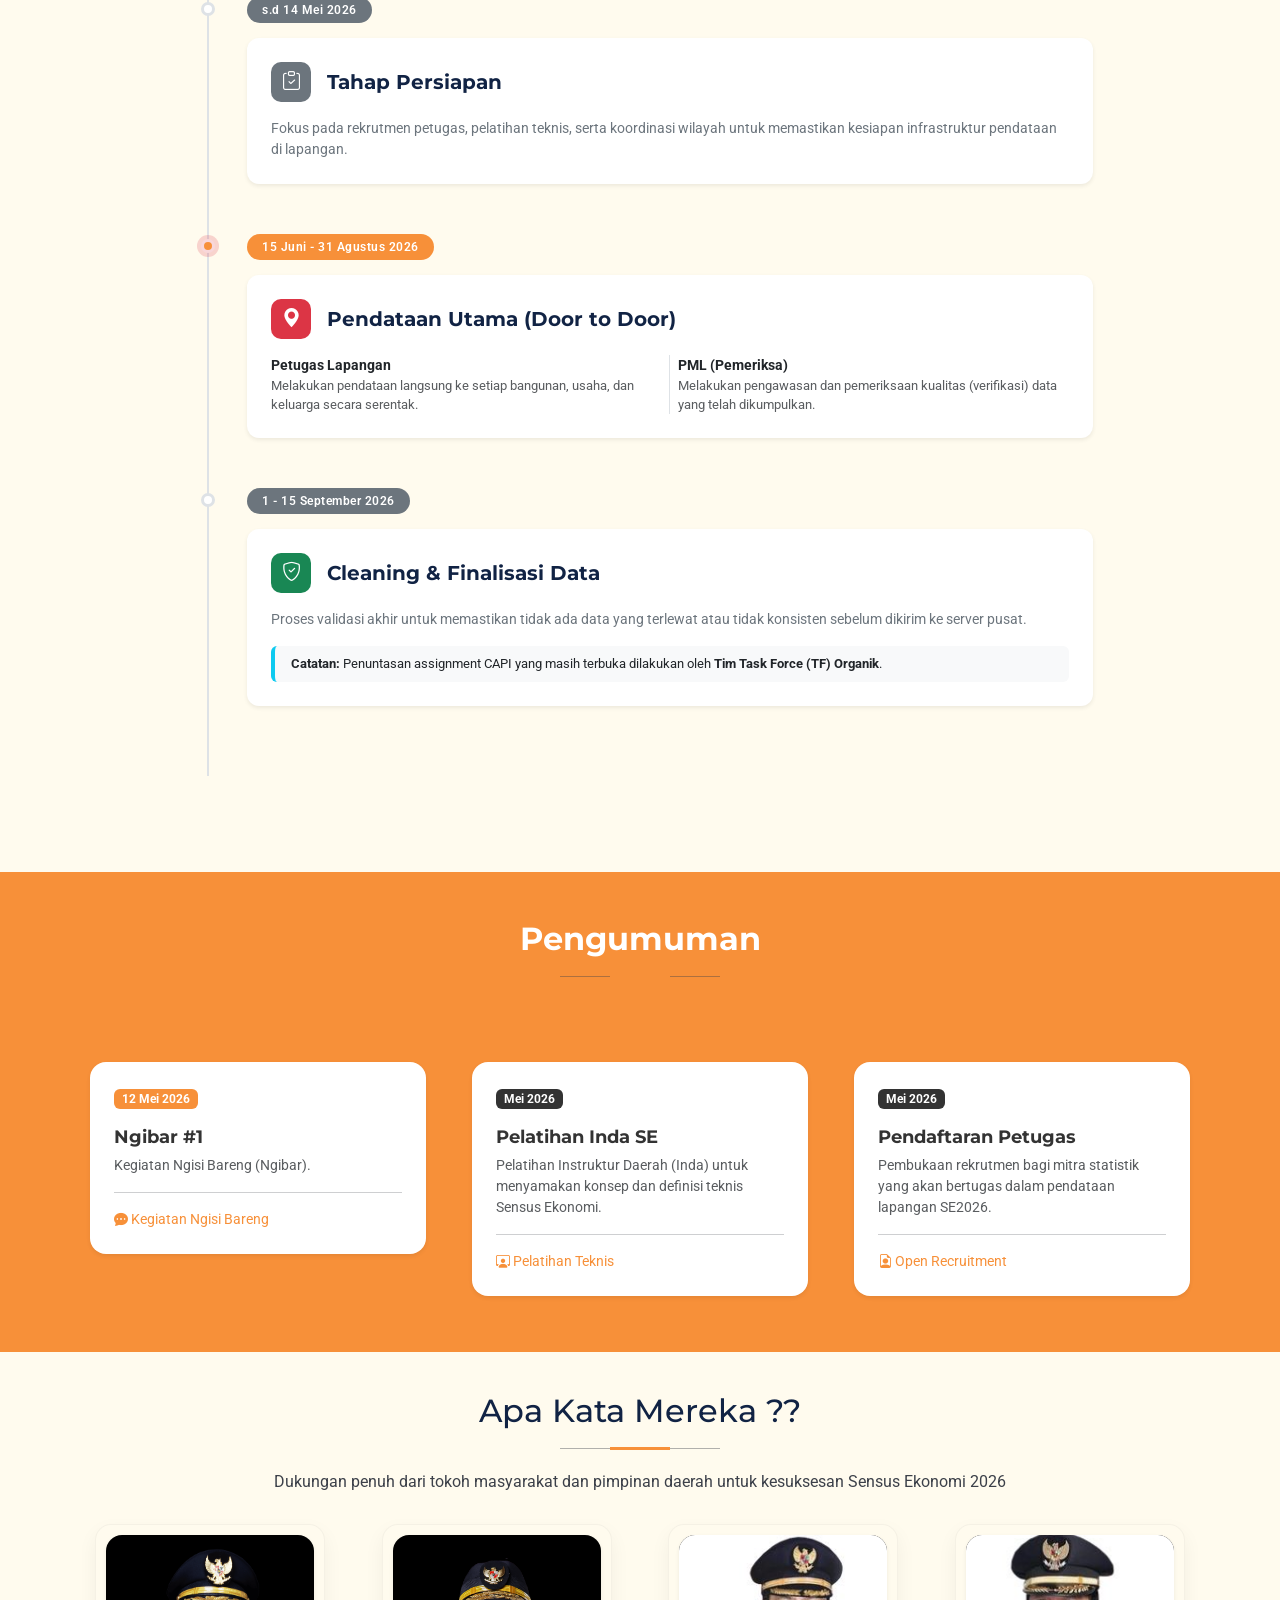
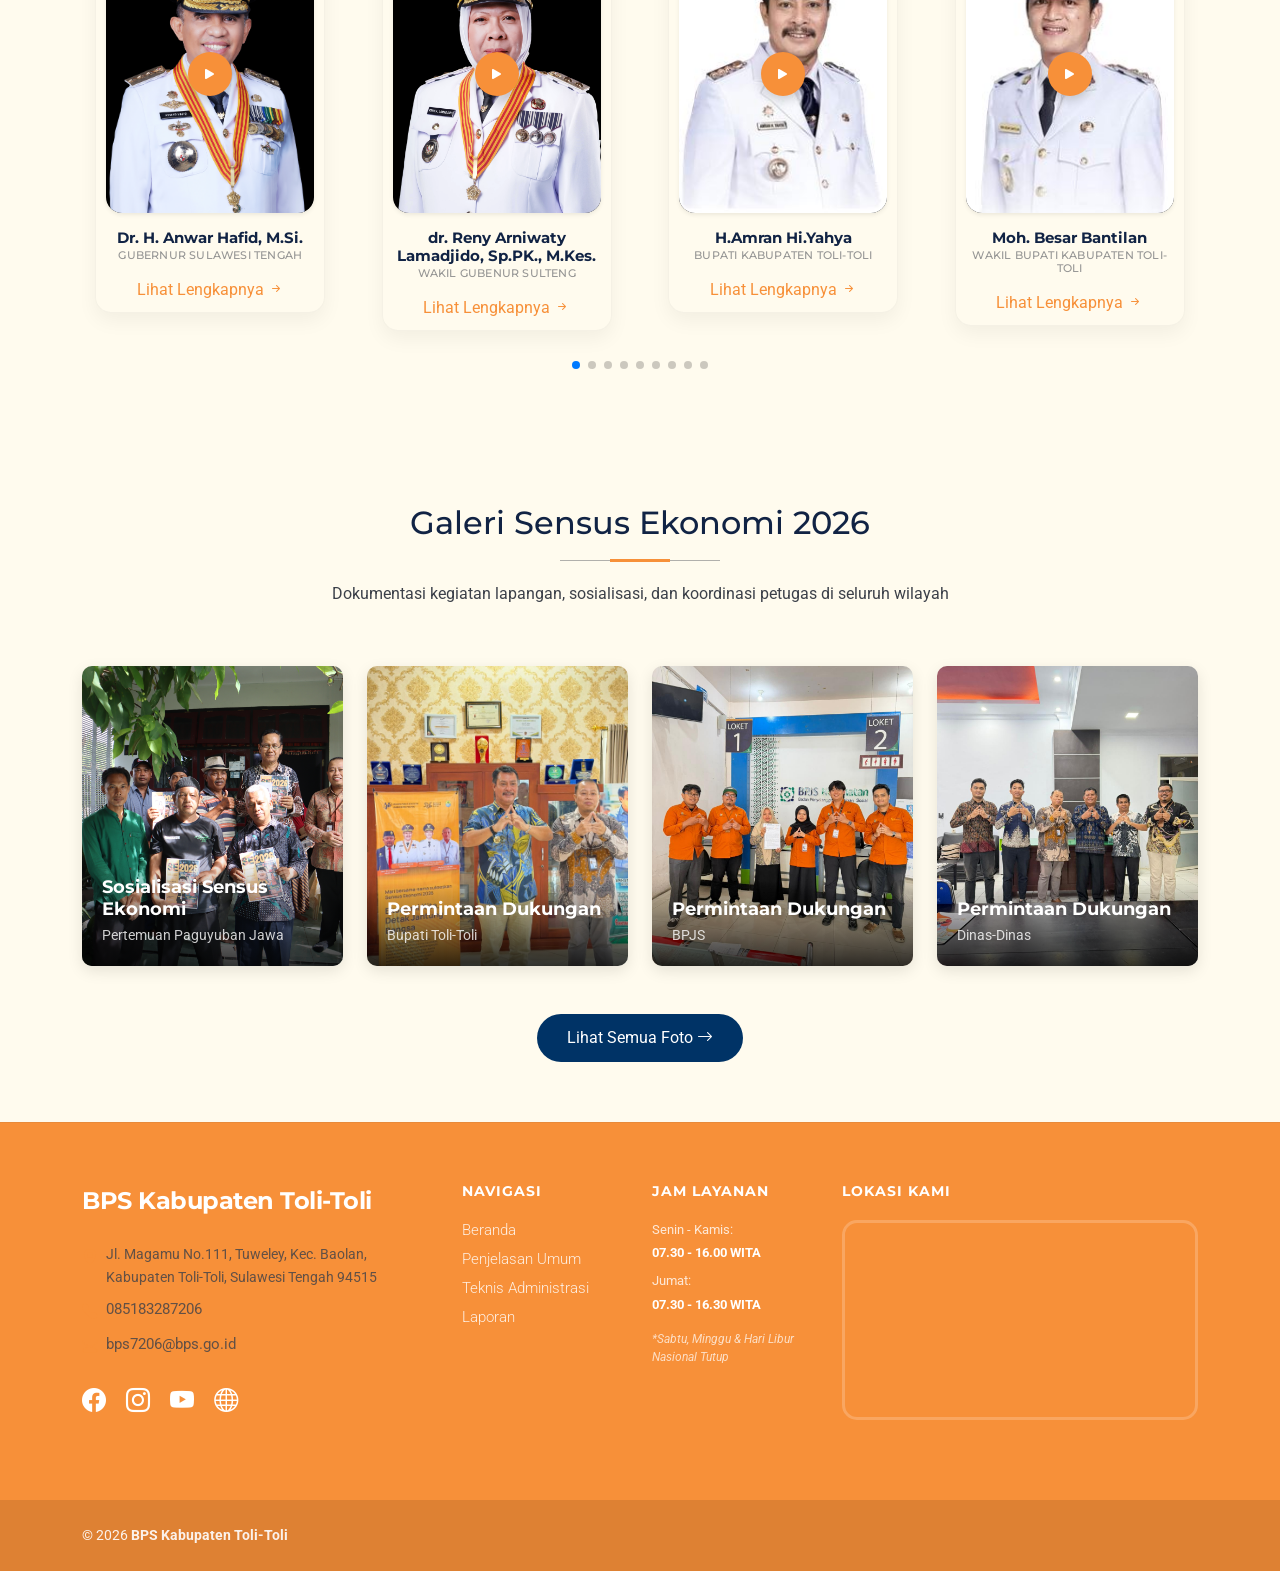
==== commit a3e3d65a: "monitoring" ====
--- a/index.html
+++ b/index.html
@@ -266,11 +266,13 @@
         <ul>
           <li><a href="penjelasan.html">Sensus Ekonomi</a></li>
           <li><a href="tim.html">Tim Pelaksana</a></li>
-          <li><a href="kbli.html">KBLI</a></li>
+          <li><a href="kbli.php">KBLI</a></li>
         </ul>
       </li>
       <li><a href="administrasi.html">Teknis Administrasi</a></li>
       <li><a href="laporan.html">Laporan Kegiatan</a></li>
+      <li><a href="ujian.php">Ujian</a></li>
+      <li><a href="admin/login.php"><i class="bi bi-shield-lock-fill"></i> Admin</a></li>
  <!-- <li><a href="monitoring.html">Monitoring</a></li> -->
 <!-- <li><a href="publikasi.html">Output</a></li> -->
     </ul>
--- a/assets/css/main.css
+++ b/assets/css/main.css
@@ -799,14 +799,7 @@
 # Preloader
 --------------------------------------------------------------*/
 #preloader {
-  position: fixed;
-  inset: 0;
-  z-index: 9999;
-  overflow: hidden;
-  background-color: var(--background-color);
-  transition: all 0.6s ease-out;
-  width: 100%;
-  height: 100vh;
+  display: none;
 }
 
 #preloader:before,
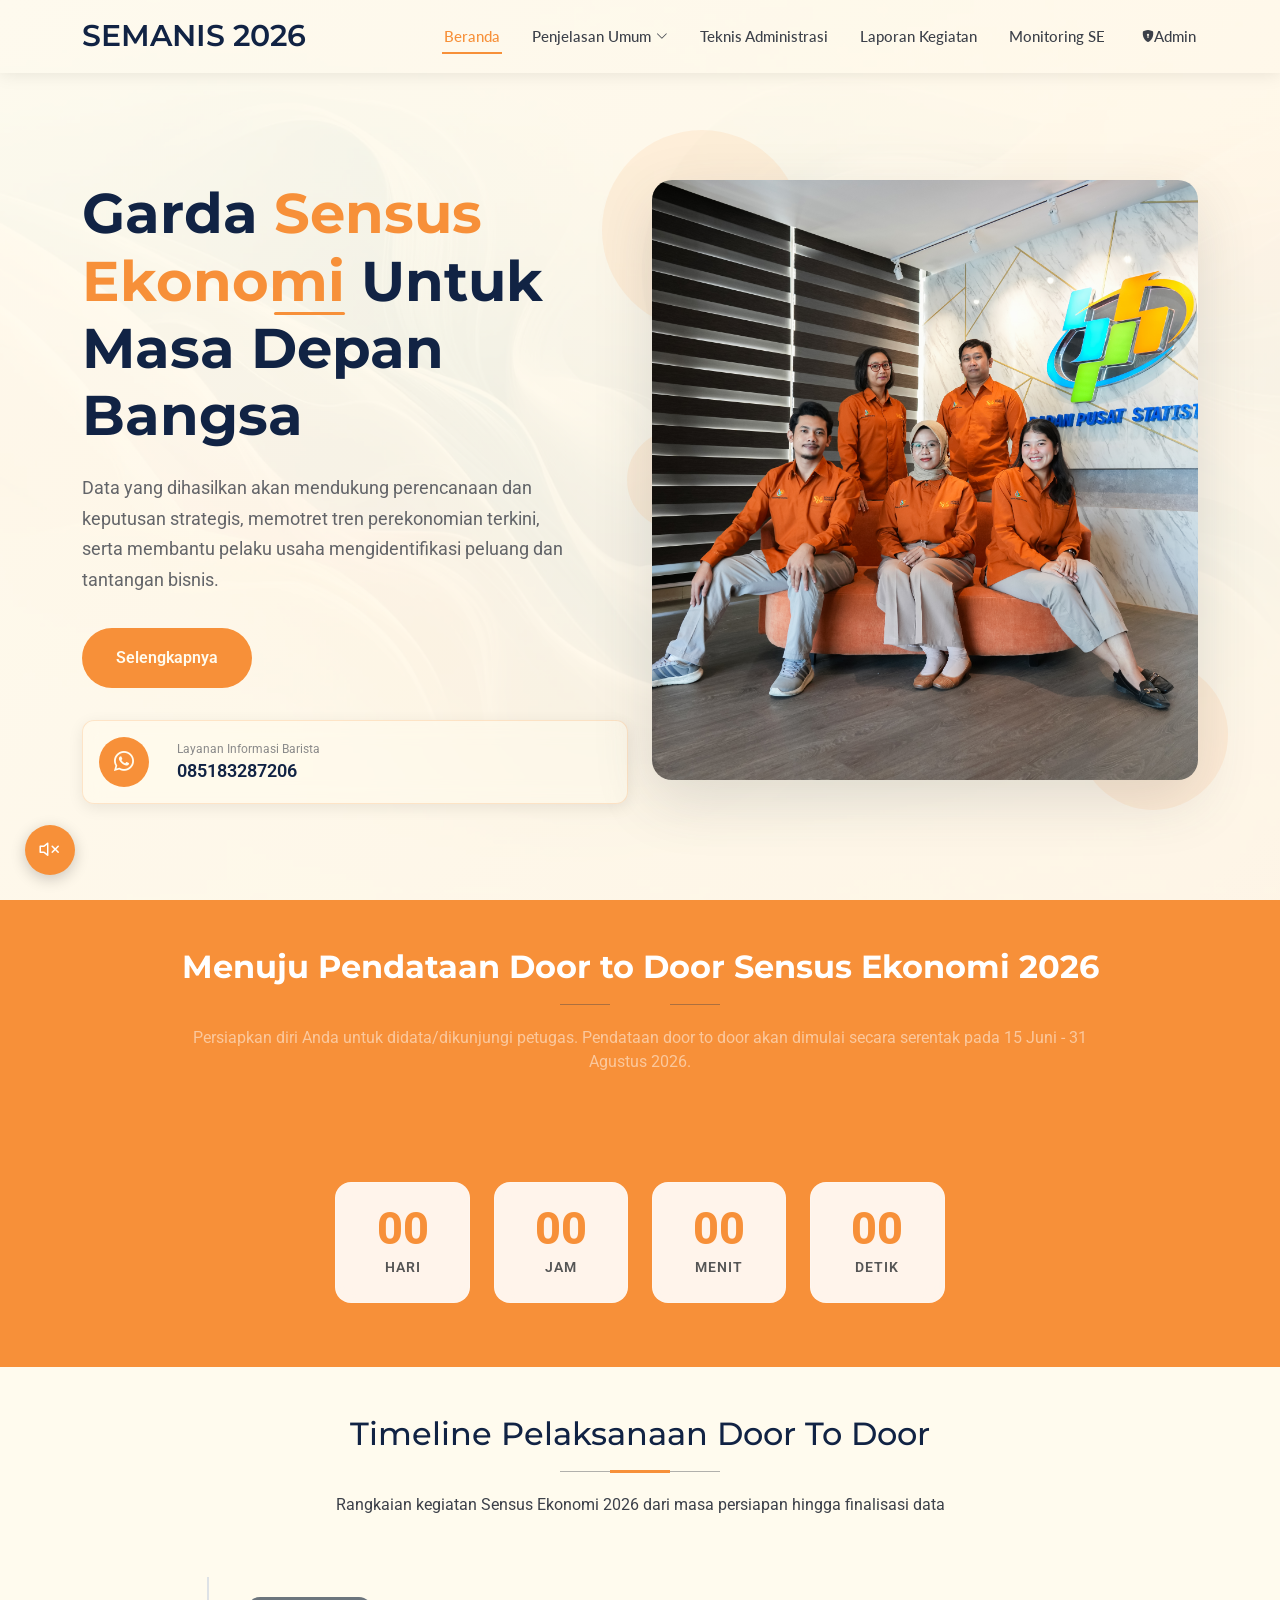
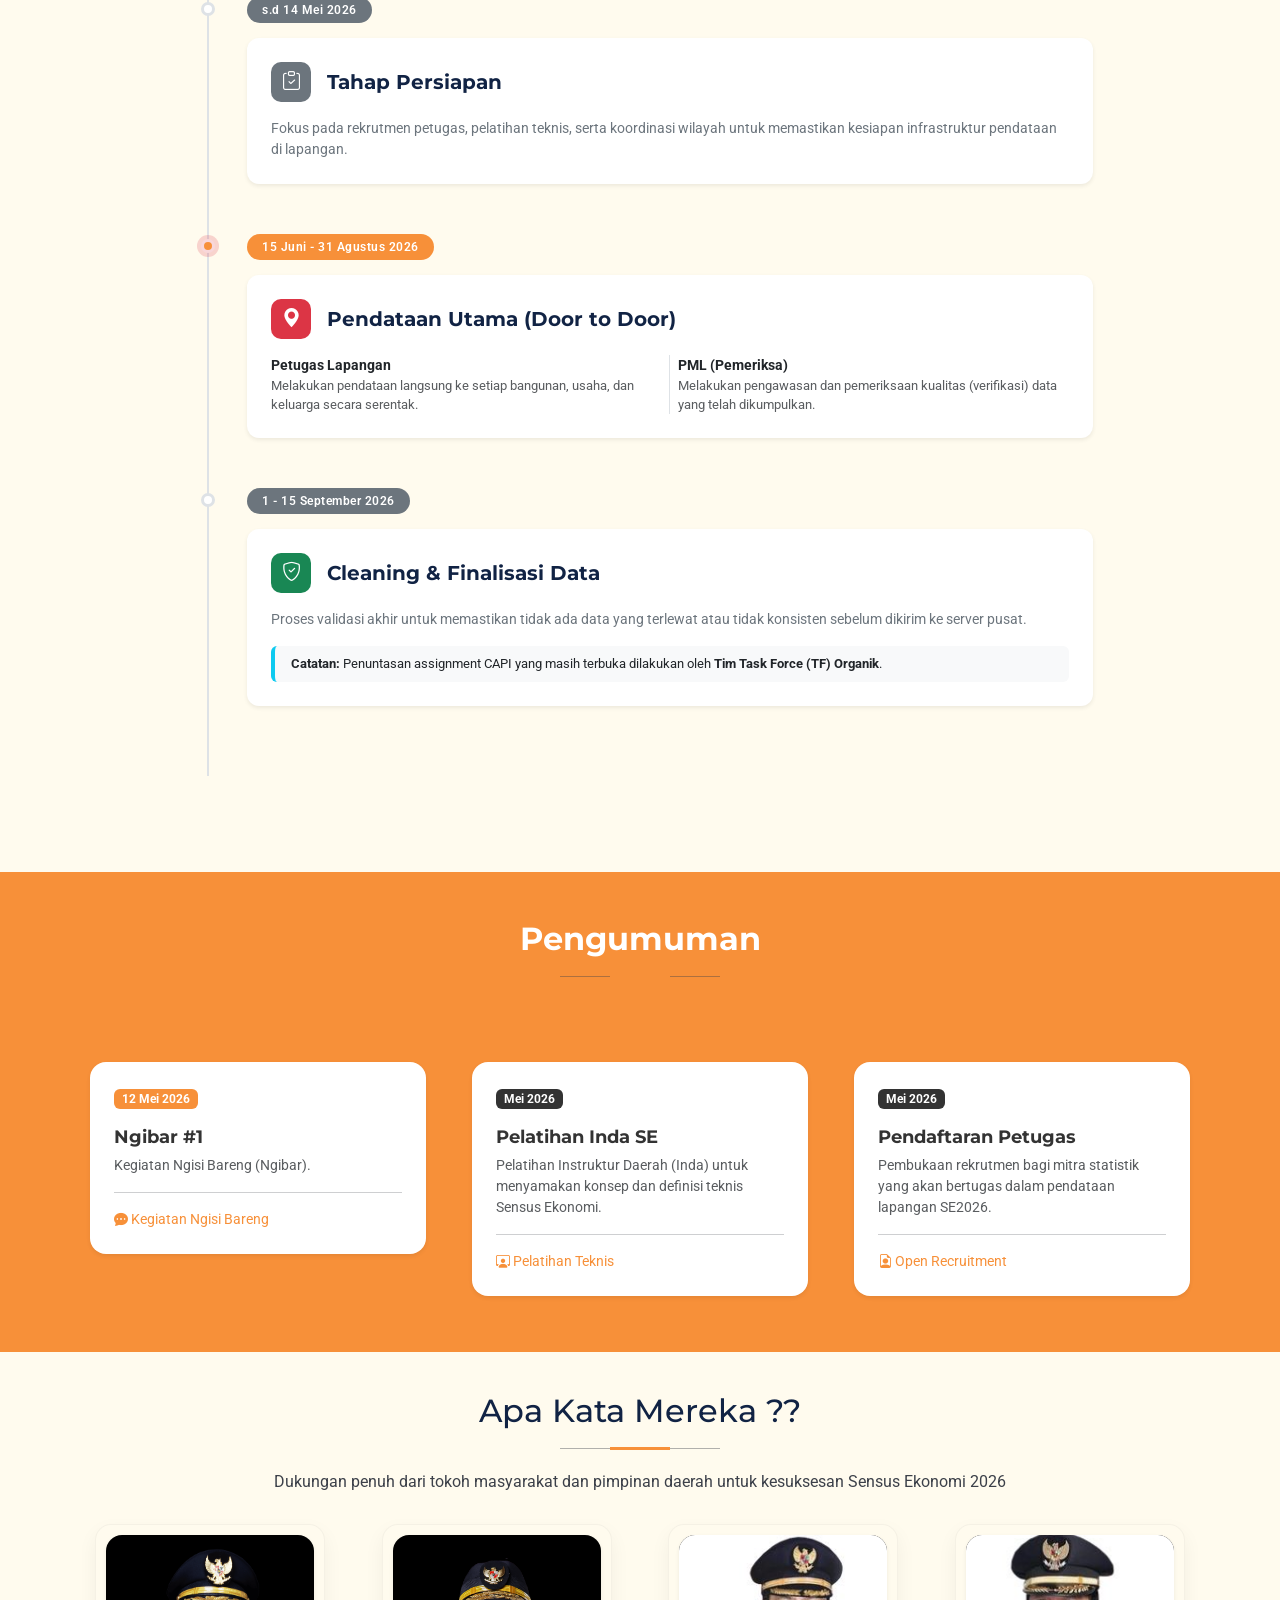
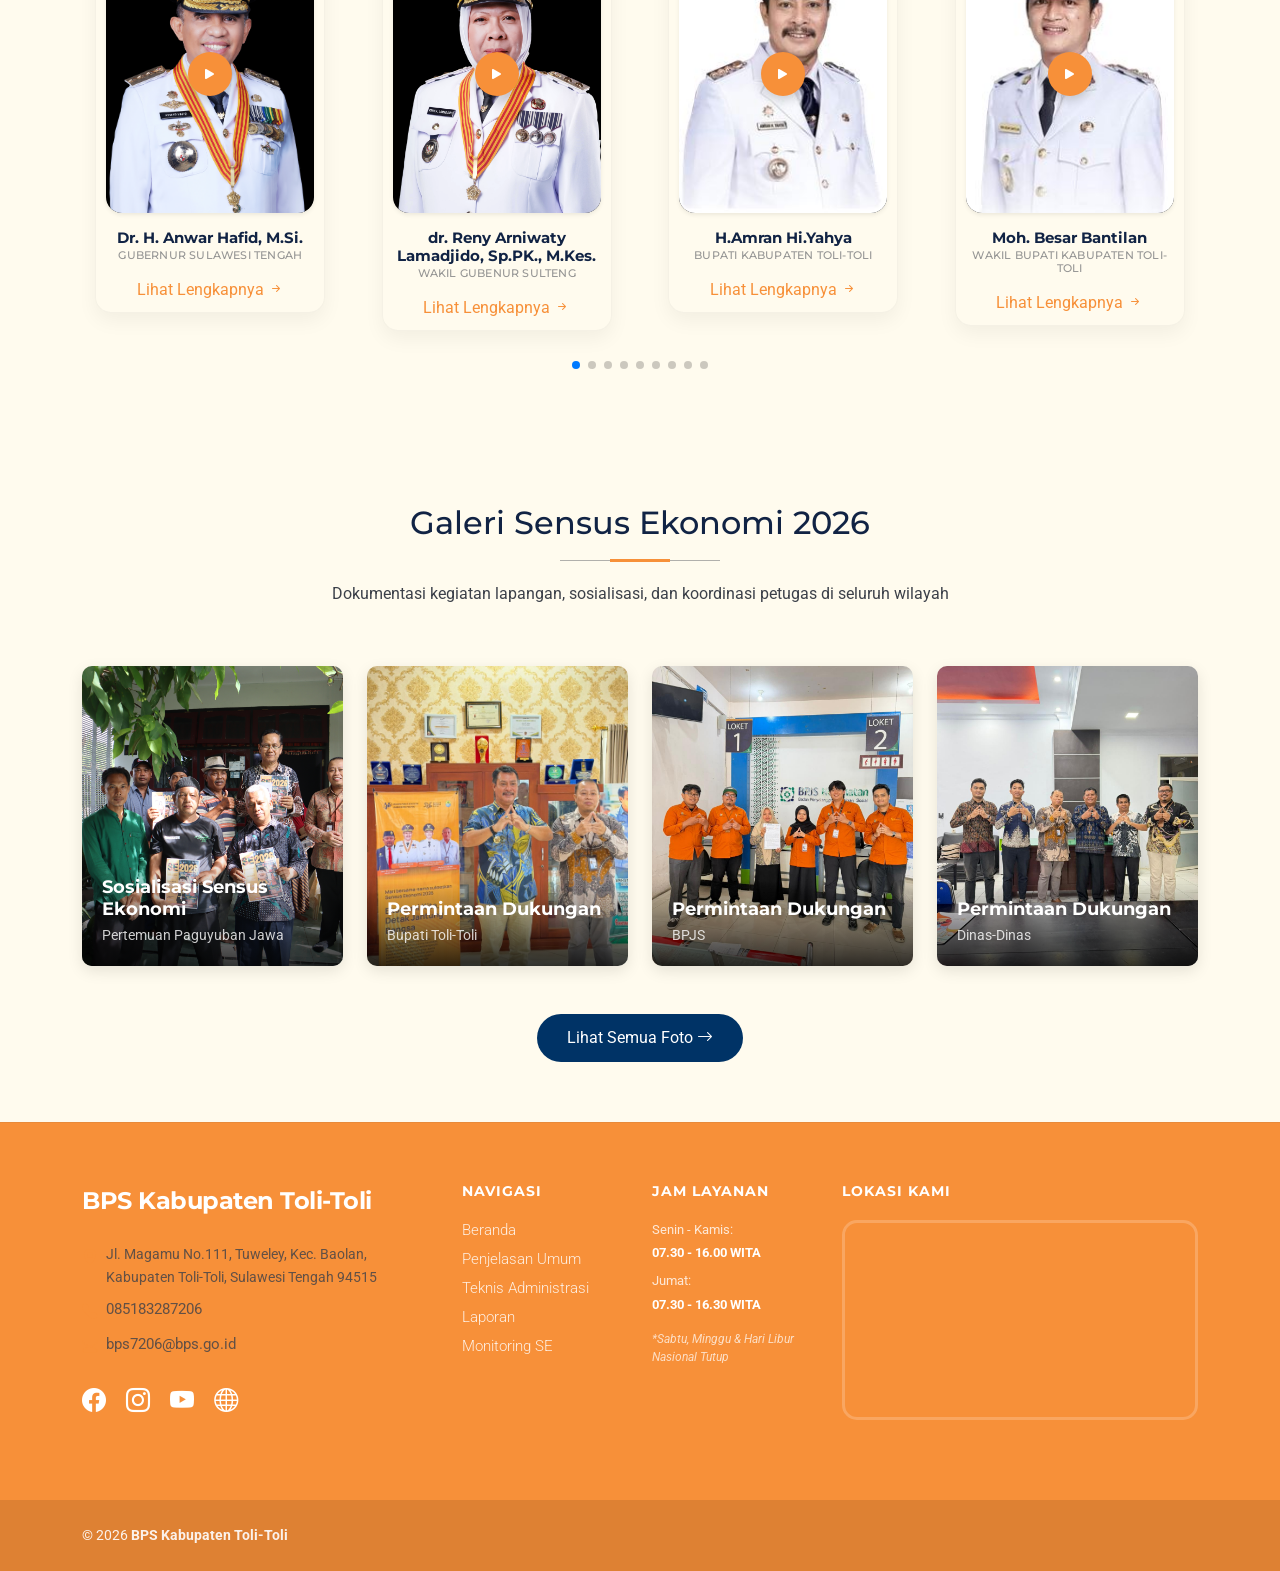
==== commit e96ee260: "cek" ====
--- a/index.html
+++ b/index.html
@@ -271,9 +271,8 @@
       </li>
       <li><a href="administrasi.html">Teknis Administrasi</a></li>
       <li><a href="laporan.html">Laporan Kegiatan</a></li>
-      <li><a href="ujian.php">Ujian</a></li>
+      <li><a href="monitoring_sensus.html">Monitoring SE</a></li>
       <li><a href="admin/login.php"><i class="bi bi-shield-lock-fill"></i> Admin</a></li>
- <!-- <li><a href="monitoring.html">Monitoring</a></li> -->
 <!-- <li><a href="publikasi.html">Output</a></li> -->
     </ul>
     
@@ -910,7 +909,7 @@
                   <a href="penjelasan.html" style="color: rgba(255, 255, 255, 0.85); text-decoration: none; transition: 0.3s;">Penjelasan Umum</a>
                   <a href="administrasi.html" style="color: rgba(255, 255, 255, 0.85); text-decoration: none; transition: 0.3s;">Teknis Administrasi</a>
                   <a href="laporan.html" style="color: rgba(255, 255, 255, 0.85); text-decoration: none; transition: 0.3s;">Laporan</a>
-                <!--<a href="publikasi.html" style="color: rgba(255, 255, 255, 0.85); text-decoration: none; transition: 0.3s;">Output</a>-->
+                  <a href="monitoring_sensus.html" style="color: rgba(255, 255, 255, 0.85); text-decoration: none; transition: 0.3s;">Monitoring SE</a>
                 </nav>
               </div>
             </div>
